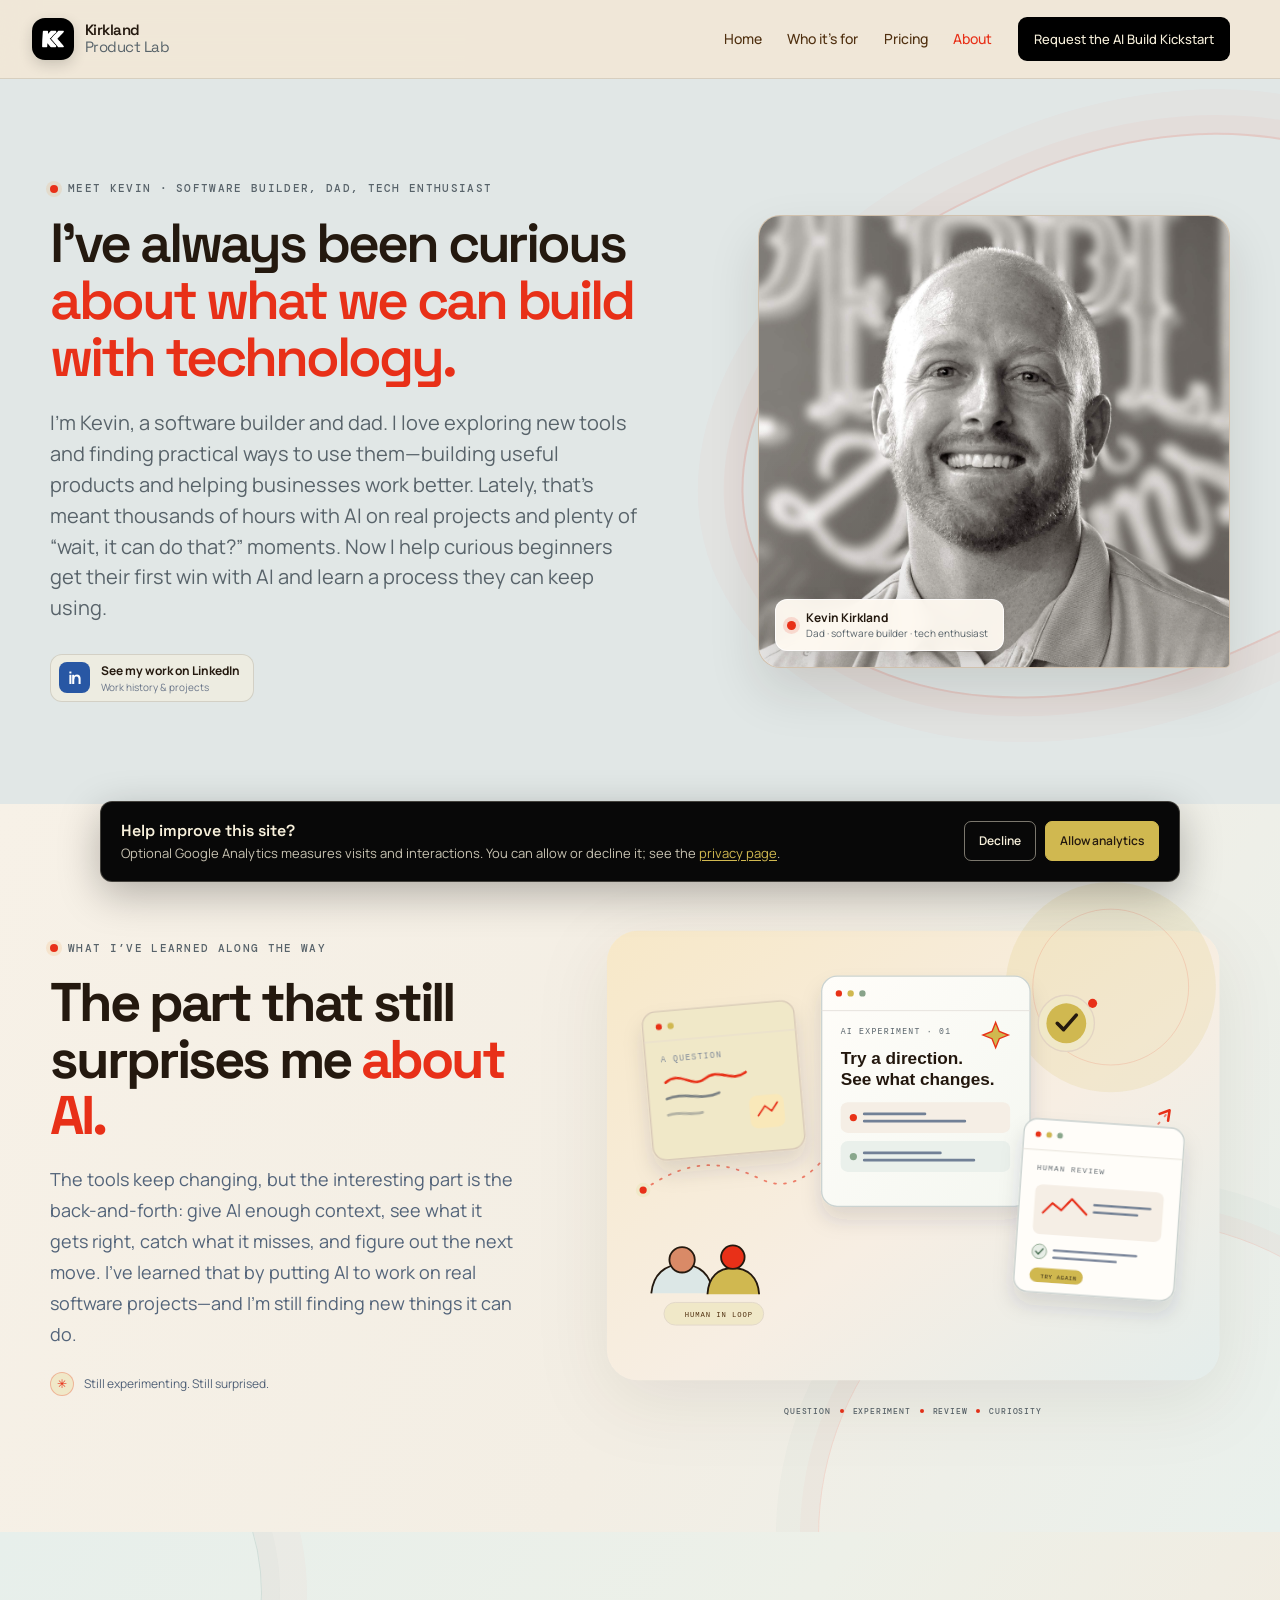
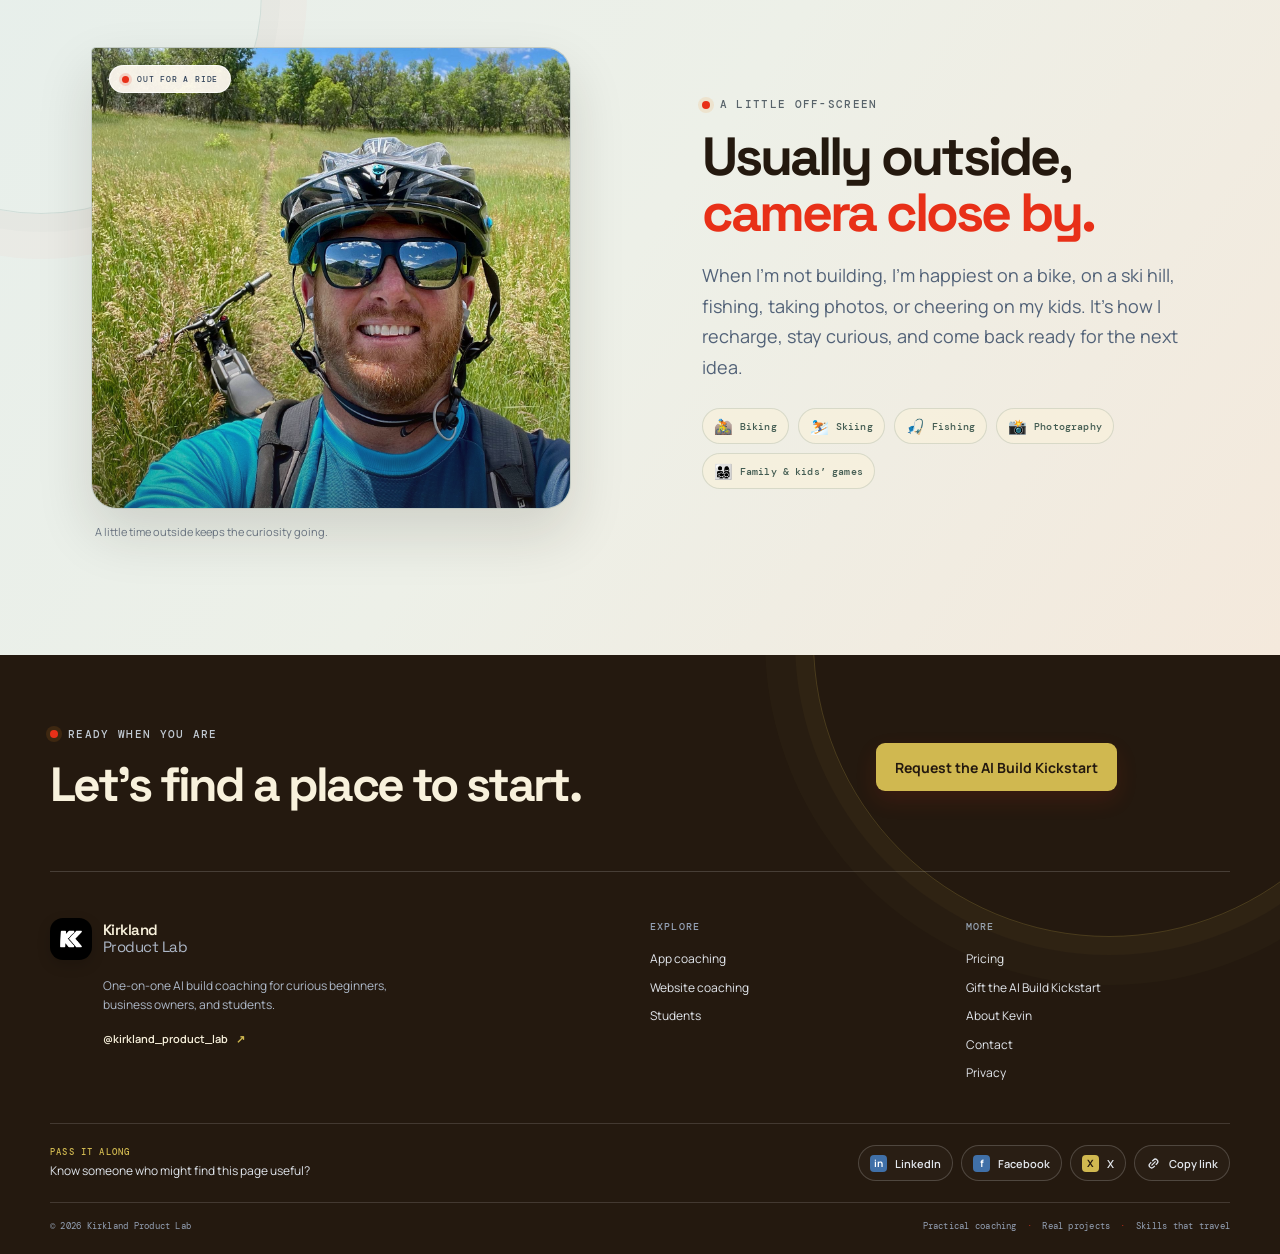
==== about.html @ bcd20ae2 "Refine gift page headline" ====
<!doctype html>
<html lang="en">
  <head>
    <meta charset="utf-8" />
    <meta name="viewport" content="width=device-width, initial-scale=1" />
    <meta name="description" content="Meet Kevin Kirkland, software builder and AI coach. Learn how his hands-on approach helps beginners go from curiosity to a first build—and keep building on their own." />
    <title>Meet Kevin Kirkland | Kirkland Product Lab</title>
    <link rel="canonical" href="https://maverick1o.github.io/KPL/about.html" />
    <meta name="theme-color" content="#f0e8d8" />
    <meta property="og:type" content="website" />
    <meta property="og:locale" content="en_US" />
    <meta property="og:site_name" content="Kirkland Product Lab" />
    <meta property="og:title" content="Meet Kevin Kirkland | Kirkland Product Lab" />
    <meta property="og:description" content="Meet Kevin Kirkland, software builder and AI coach. Learn how his hands-on approach helps beginners go from curiosity to a first build—and keep building on their own." />
    <meta property="og:url" content="https://maverick1o.github.io/KPL/about.html" />
    <meta property="og:image" content="https://maverick1o.github.io/KPL/assets/home-build-with-ai-illustration.png" />
    <meta property="og:image:alt" content="A coach and client collaborate on a digital project." />
    <meta name="twitter:card" content="summary_large_image" />
    <meta name="twitter:title" content="Meet Kevin Kirkland | Kirkland Product Lab" />
    <meta name="twitter:description" content="Meet Kevin Kirkland, software builder and AI coach. Learn how his hands-on approach helps beginners go from curiosity to a first build—and keep building on their own." />
    <meta name="twitter:image" content="https://maverick1o.github.io/KPL/assets/home-build-with-ai-illustration.png" />
    <script type="application/ld+json">
{
  "@context": "https://schema.org",
  "@graph": [
    {
      "@type": "Organization",
      "@id": "https://maverick1o.github.io/KPL/#organization",
      "name": "Kirkland Product Lab",
      "url": "https://maverick1o.github.io/KPL/",
      "logo": {
        "@type": "ImageObject",
        "url": "https://maverick1o.github.io/KPL/assets/kpl-icon.png"
      },
      "founder": {
        "@id": "https://maverick1o.github.io/KPL/#kevin-kirkland"
      },
      "sameAs": [
        "https://www.instagram.com/kirkland_product_lab/"
      ]
    },
    {
      "@type": "Person",
      "@id": "https://maverick1o.github.io/KPL/#kevin-kirkland",
      "name": "Kevin Kirkland",
      "jobTitle": "Software consultant and AI coach",
      "sameAs": [
        "https://www.instagram.com/kevin_kirkland/",
        "https://www.linkedin.com/in/kevinkirkland11/"
      ],
      "worksFor": {
        "@id": "https://maverick1o.github.io/KPL/#organization"
      }
    },
    {
      "@type": "WebSite",
      "@id": "https://maverick1o.github.io/KPL/#website",
      "url": "https://maverick1o.github.io/KPL/",
      "name": "Kirkland Product Lab",
      "publisher": {
        "@id": "https://maverick1o.github.io/KPL/#organization"
      },
      "inLanguage": "en-US"
    },
    {
      "@type": "AboutPage",
      "@id": "https://maverick1o.github.io/KPL/about.html#webpage",
      "url": "https://maverick1o.github.io/KPL/about.html",
      "name": "Meet Kevin Kirkland | Kirkland Product Lab",
      "description": "Meet Kevin Kirkland, software builder and AI coach. Learn how his hands-on approach helps beginners go from curiosity to a first build—and keep building on their own.",
      "isPartOf": {
        "@id": "https://maverick1o.github.io/KPL/#website"
      },
      "publisher": {
        "@id": "https://maverick1o.github.io/KPL/#organization"
      },
      "inLanguage": "en-US",
      "about": {
        "@id": "https://maverick1o.github.io/KPL/#kevin-kirkland"
      }
    }
  ]
}
    </script>
    <link rel="icon" href="assets/kpl-icon.png" />
    <link rel="stylesheet" href="styles.css?v=kpl-gift-headline-20261112" />
    <script type="module" src="site.js?v=kpl-gift-form-20261112"></script>
  </head>
  <body data-page="about"><div id="site">
    <a class="skip-link" href="#main">Skip to content</a>
    <header class="site-header">
      <div class="shell nav-shell">
        <a class="brand" href="./" aria-label="Kirkland Product Lab home">
          <span class="brand-mark"><img src="assets/kpl-icon.png" alt="" /></span>
          <span class="brand-name">Kirkland <b>Product Lab</b></span>
        </a>
        <button class="menu-toggle" type="button" aria-expanded="false" aria-controls="primary-nav">
          <span></span><span></span><span class="sr-only">Toggle navigation</span>
        </button>
        <nav class="primary-nav" id="primary-nav" aria-label="Main navigation">

    <a href="./" >Home</a>

    <a href="./#offers" >Who it’s for</a>

    <a href="pricing.html" >Pricing</a>

    <a href="about.html" aria-current="page">About</a>

          <a class="nav-cta" href="booking.html#booking-widget">Request the AI Build Kickstart</a>
        </nav>
      </div>
    </header>

    <main id="main">
      <section class="about-hero"><div class="shell about-grid"><div class="about-intro"><p class="eyebrow"><span class="eyebrow-dot"></span> MEET KEVIN · SOFTWARE BUILDER, DAD, TECH ENTHUSIAST</p><h1>I’ve always been curious<br /><span>about what we can build with technology.</span></h1><p class="hero-lede">I’m Kevin, a software builder and dad. I love exploring new tools and finding practical ways to use them—building useful products and helping businesses work better. Lately, that’s meant thousands of hours with AI on real projects and plenty of “wait, it can do that?” moments. Now I help curious beginners get their first win with AI and learn a process they can keep using.</p><div class="about-hero-actions"><a class="linkedin-profile-link" href="https://www.linkedin.com/in/kevinkirkland11/" target="_blank" rel="noopener noreferrer"><span class="linkedin-mark" aria-hidden="true">in</span><span><b>See my work on LinkedIn</b><small>Work history &amp; projects</small></span></a></div></div><aside class="about-profile" aria-label="Portrait of Kevin Kirkland"><figure class="about-portrait"><img src="assets/kevin-kirkland-02.jpg" width="2750" height="2133" fetchpriority="high" decoding="async" alt="Kevin smiling in a black-and-white portrait." /><figcaption><span class="about-portrait-dot" aria-hidden="true"></span><span><b>Kevin Kirkland</b><small>Dad · software builder · tech enthusiast</small></span></figcaption></figure></aside></div></section>
      <section class="about-method-section">
        <div class="shell about-method-grid">
          <div class="about-method-copy">
            <p class="eyebrow"><span class="eyebrow-dot" aria-hidden="true"></span> WHAT I’VE LEARNED ALONG THE WAY</p>
            <h2>The part that still surprises me <span>about AI.</span></h2>
            <p class="section-lede">The tools keep changing, but the interesting part is the back-and-forth: give AI enough context, see what it gets right, catch what it misses, and figure out the next move. I’ve learned that by putting AI to work on real software projects—and I’m still finding new things it can do.</p>
            <p class="about-method-note"><span aria-hidden="true">✳</span> Still experimenting. Still surprised.</p>
          </div>
          <figure class="about-method-art">
            <svg viewBox="0 0 700 520" role="img" aria-labelledby="about-workflow-title about-workflow-desc">
              <title id="about-workflow-title">How Kevin experiments with AI on real projects</title>
              <desc id="about-workflow-desc">A question takes shape with context, an AI experiment produces a result, and a person reviews it before deciding what to try next.</desc>
              <defs>
                <linearGradient id="workflow-wash" x1="0" y1="0" x2="1" y2="1"><stop stop-color="#f7e8c8"/><stop offset=".56" stop-color="#f7eee3"/><stop offset="1" stop-color="#e4edeb"/></linearGradient>
                <linearGradient id="workflow-screen" x1="0" y1="0" x2="1" y2="1"><stop stop-color="#fffdf9"/><stop offset="1" stop-color="#f4f7f1"/></linearGradient>
                <filter id="workflow-shadow" x="-25%" y="-25%" width="150%" height="160%"><feDropShadow dx="0" dy="14" stdDeviation="11" flood-color="#26364b" flood-opacity=".13"/></filter>
                <marker id="workflow-arrow" markerWidth="8" markerHeight="8" refX="6" refY="4" orient="auto"><path d="M1 1l5 3-5 3" fill="none" stroke="#e83018" stroke-width="1.4" stroke-linecap="round" stroke-linejoin="round"/></marker>
              </defs>
              <rect x="12" y="12" width="676" height="496" rx="34" fill="url(#workflow-wash)"/>
              <circle cx="568" cy="74" r="116" fill="#d0b850" opacity=".14"/>
              <circle cx="568" cy="74" r="86" fill="none" stroke="#e83018" stroke-opacity=".15"/>
              <path d="M52 298c54-37 88-32 130-12s78-20 107-89 82-92 126-41 37 107 95 118 81-13 123-64" fill="none" stroke="#e83018" stroke-opacity=".58" stroke-width="2" stroke-dasharray="2 9" stroke-linecap="round" marker-end="url(#workflow-arrow)"/>
              <circle cx="52" cy="298" r="6" fill="#e83018" stroke="#f0e8c8" stroke-width="4"/>
              <g filter="url(#workflow-shadow)" transform="rotate(-5 141 180)">
                <rect x="57" y="95" width="168" height="164" rx="15" fill="#f0e8c8" stroke="#d8c9b7" stroke-width="1.5"/>
                <path d="M57 128h168" stroke="#e7dbce"/>
                <circle cx="75" cy="112" r="3.5" fill="#e83018"/><circle cx="88" cy="112" r="3.5" fill="#d0b850"/>
                <text x="74" y="151" fill="#738096" font-family="monospace" font-size="9" letter-spacing="1.4">A QUESTION</text>
                <path d="M77 174c18-13 28 10 44-1s28 8 45-3" fill="none" stroke="#e83018" stroke-width="3" stroke-linecap="round"/>
                <path d="M77 192c20-7 37 6 58-2" fill="none" stroke="#253550" stroke-opacity=".56" stroke-width="3" stroke-linecap="round"/>
                <path d="M77 210c14-4 23 3 38 0" fill="none" stroke="#253550" stroke-opacity=".3" stroke-width="3" stroke-linecap="round"/>
                <rect x="167" y="197" width="38" height="36" rx="8" fill="#f9e8b9"/>
                <path d="M176 219l8-10 7 6 7-9" fill="none" stroke="#e83018" stroke-width="2" stroke-linecap="round" stroke-linejoin="round"/>
              </g>
              <g filter="url(#workflow-shadow)">
                <rect x="249" y="62" width="230" height="254" rx="17" fill="url(#workflow-screen)" stroke="#cbd3d1" stroke-width="1.5"/>
                <path d="M249 100h230" stroke="#e5e2dc"/>
                <circle cx="268" cy="81" r="3.5" fill="#e83018"/><circle cx="281" cy="81" r="3.5" fill="#d0b850"/><circle cx="294" cy="81" r="3.5" fill="#88a38a"/>
                <text x="270" y="126" fill="#58636a" font-family="monospace" font-size="9" letter-spacing="1.4">AI EXPERIMENT · 01</text>
                <text x="270" y="159" fill="#24190f" font-family="Arial,sans-serif" font-size="19" font-weight="700">Try a direction.</text>
                <text x="270" y="182" fill="#24190f" font-family="Arial,sans-serif" font-size="19" font-weight="700">See what changes.</text>
                <rect x="270" y="201" width="187" height="34" rx="8" fill="#f5eee5"/>
                <circle cx="284" cy="218" r="4" fill="#e83018"/><path d="M296 214h67M296 222h111" stroke="#718096" stroke-width="3" stroke-linecap="round"/>
                <rect x="270" y="244" width="187" height="34" rx="8" fill="#eaf0eb"/>
                <circle cx="284" cy="261" r="4" fill="#89a78c"/><path d="M296 257h84M296 265h121" stroke="#718096" stroke-width="3" stroke-linecap="round"/>
                <path d="M441 113l4 10 10 4-10 4-4 10-4-10-10-4 10-4z" fill="#d0b850" stroke="#e83018" stroke-width="1.5"/>
              </g>
              <g filter="url(#workflow-shadow)" transform="rotate(4 553 313)">
                <rect x="467" y="224" width="177" height="191" rx="15" fill="#fffdf9" stroke="#c9d1cf" stroke-width="1.5"/>
                <path d="M467 258h177" stroke="#e6e1d9"/>
                <circle cx="483" cy="241" r="3.2" fill="#e83018"/><circle cx="495" cy="241" r="3.2" fill="#d0b850"/><circle cx="507" cy="241" r="3.2" fill="#89a78c"/>
                <text x="484" y="280" fill="#58636a" font-family="monospace" font-size="8.5" letter-spacing="1.2">HUMAN REVIEW</text>
                <rect x="484" y="296" width="142" height="55" rx="8" fill="#f5eee5"/>
                <path d="M494 327l10-11 10 7 11-13 17 16" fill="none" stroke="#e83018" stroke-width="2.5" stroke-linecap="round" stroke-linejoin="round"/>
                <path d="M550 315h62M550 323h48" stroke="#697990" stroke-width="2.5" stroke-linecap="round"/>
                <circle cx="493" cy="370" r="8" fill="#e7eee6" stroke="#8da78d"/>
                <path d="M489 370l3 3 5-6" fill="none" stroke="#477052" stroke-width="1.7" stroke-linecap="round" stroke-linejoin="round"/>
                <path d="M509 368h91M509 376h69" stroke="#738096" stroke-width="2.5" stroke-linecap="round"/>
                <rect x="484" y="388" width="59" height="16" rx="8" fill="#d0b850"/>
                <text x="496" y="399" fill="#24190f" font-family="monospace" font-size="6.5" letter-spacing=".6">TRY AGAIN</text>
              </g>
              <g transform="translate(61 360)">
                <path d="M0 52c2-21 15-32 34-32s32 11 34 32" fill="#dce7e6" stroke="#24190f" stroke-width="2"/>
                <circle cx="34" cy="15" r="14" fill="#d98a67" stroke="#24190f" stroke-width="2"/>
                <path d="M62 53c1-19 12-29 28-29s28 10 29 29" fill="#d0b850" stroke="#24190f" stroke-width="2"/>
                <circle cx="90" cy="12" r="13" fill="#e83018" stroke="#24190f" stroke-width="2"/>
                <rect x="14" y="62" width="110" height="25" rx="12.5" fill="#f0e8c8" stroke="#e2d7c9"/>
                <text x="37" y="78" fill="#503010" font-family="monospace" font-size="8" letter-spacing="1">HUMAN IN LOOP</text>
              </g>
              <g transform="translate(478 76)">
                <circle cx="41" cy="38" r="31" fill="#f0e8c8" stroke="#e3d4c3" stroke-width="1.5"/>
                <circle cx="41" cy="38" r="22" fill="#d0b850"/>
                <path d="M31 38l7 7 14-16" fill="none" stroke="#24190f" stroke-width="4" stroke-linecap="round" stroke-linejoin="round"/>
                <circle cx="70" cy="16" r="5" fill="#e83018"/>
              </g>
            </svg>
            <figcaption><span>QUESTION</span><i aria-hidden="true"></i><span>EXPERIMENT</span><i aria-hidden="true"></i><span>REVIEW</span><i aria-hidden="true"></i><span>CURIOSITY</span></figcaption>
          </figure>
        </div>
      </section>
      <section class="about-outside-section">
        <div class="shell about-outside-grid">
          <figure class="about-outside-photo">
            <div class="about-outside-photo-frame"><img src="assets/kevin-bike-ride.jpg" width="1440" height="1800" loading="lazy" decoding="async" alt="Kevin smiling on a mountain bike ride through a sunny meadow." /><span class="about-photo-tag"><i aria-hidden="true"></i> OUT FOR A RIDE</span></div>
            <figcaption>A little time outside keeps the curiosity going.</figcaption>
          </figure>
          <div class="about-outside-copy">
            <p class="eyebrow"><span class="eyebrow-dot" aria-hidden="true"></span> A LITTLE OFF-SCREEN</p>
            <h2>Usually outside, <span>camera close by.</span></h2>
            <p>When I’m not building, I’m happiest on a bike, on a ski hill, fishing, taking photos, or cheering on my kids. It’s how I recharge, stay curious, and come back ready for the next idea.</p>
            <div class="about-interest-list" aria-label="A few things Kevin enjoys">
              <span><i aria-hidden="true">🚵</i> Biking</span>
              <span><i aria-hidden="true">⛷️</i> Skiing</span>
              <span><i aria-hidden="true">🎣</i> Fishing</span>
              <span><i aria-hidden="true">📸</i> Photography</span>
              <span><i aria-hidden="true">👨‍👩‍👧‍👦</i> Family &amp; kids’ games</span>
            </div>
          </div>
        </div>
      </section>
    </main>

    <footer class="site-footer" id="site-footer">
      <div class="shell footer-invite">
        <div class="footer-invite-copy">
          <p class="eyebrow"><span class="eyebrow-dot" aria-hidden="true"></span> READY WHEN YOU ARE</p>
          <h2>Let’s find a place to start.</h2>
        </div>
        <div class="footer-invite-action">
          <a class="button button-lime" href="booking.html#booking-widget">Request the AI Build Kickstart</a>
        </div>
      </div>
      <div class="shell footer-main">
        <div class="footer-brand-block">
          <a class="brand brand-inverse" href="./" aria-label="Kirkland Product Lab home">
            <span class="brand-mark"><img src="assets/kpl-icon.png" alt="" /></span>
            <span class="brand-name">Kirkland <b>Product Lab</b></span>
          </a>
          <p>One-on-one AI build coaching for curious beginners, business owners, and students.</p>
          <a class="footer-handle" href="https://www.instagram.com/kirkland_product_lab/" target="_blank" rel="noopener noreferrer">@kirkland_product_lab <span aria-hidden="true">↗</span></a>
        </div>
        <nav class="footer-links" aria-label="Footer navigation">
          <div><h3>Explore</h3><a href="app-building.html">App coaching</a><a href="website-building.html">Website coaching</a><a href="student-coaching.html">Students</a></div>
          <div><h3>More</h3><a href="pricing.html">Pricing</a><a href="gift.html">Gift the AI Build Kickstart</a><a href="about.html">About Kevin</a><a href="contact.html">Contact</a><a href="privacy.html">Privacy</a></div>
        </nav>
      </div>
      <div class="shell footer-share">
        <div class="footer-share-copy">
          <p class="footer-share-label">PASS IT ALONG</p>
          <p>Know someone who might find this page useful?</p>
        </div>
        <div class="footer-share-main">
          <div class="footer-share-actions" role="group" aria-label="Share this page">
            <a class="share-action" data-share-platform="linkedin" href="https://www.linkedin.com/sharing/share-offsite/?url=https%3A%2F%2Fmaverick1o.github.io%2FKPL%2Fabout.html" target="_blank" rel="noopener noreferrer" aria-label="Share this page on LinkedIn"><span class="share-mark share-mark-linkedin" aria-hidden="true">in</span><span>LinkedIn</span></a>
            <a class="share-action" data-share-platform="facebook" href="https://www.facebook.com/sharer/sharer.php?u=https%3A%2F%2Fmaverick1o.github.io%2FKPL%2Fabout.html" target="_blank" rel="noopener noreferrer" aria-label="Share this page on Facebook"><span class="share-mark share-mark-facebook" aria-hidden="true">f</span><span>Facebook</span></a>
            <a class="share-action" data-share-platform="x" href="https://twitter.com/intent/tweet?text=One-on-one%20AI%20build%20coaching%20for%20curious%20beginners%20with%20Kevin%20Kirkland.&url=https%3A%2F%2Fmaverick1o.github.io%2FKPL%2Fabout.html" target="_blank" rel="noopener noreferrer" aria-label="Share this page on X"><span class="share-mark share-mark-x" aria-hidden="true">X</span><span>X</span></a>
            <button class="share-action" type="button" data-copy-page-link><svg viewBox="0 0 24 24" aria-hidden="true"><path d="M8.7 15.3a1 1 0 0 1 0-1.4l5.2-5.2a1 1 0 1 1 1.4 1.4l-5.2 5.2a1 1 0 0 1-1.4 0ZM7 17a3 3 0 0 1 0-4.2l2.1-2.1-1.4-1.4-2.1 2.1a5 5 0 0 0 7.1 7.1l2.1-2.1-1.4-1.4L11.2 17A3 3 0 0 1 7 17Zm10-10a3 3 0 0 1 0 4.2l-2.1 2.1 1.4 1.4 2.1-2.1a5 5 0 0 0-7.1-7.1L9.2 7.6l1.4 1.4L12.8 7A3 3 0 0 1 17 7Z"/></svg><span>Copy link</span></button>
            <button class="share-action share-native-action" type="button" data-native-share hidden><svg viewBox="0 0 24 24" aria-hidden="true"><path d="M18 16.1a3 3 0 0 0-2.4 1.2l-6.9-4a3.1 3.1 0 0 0 0-2.6l6.9-4A3 3 0 1 0 14.7 5c0 .2 0 .4.1.6l-6.9 4a3 3 0 1 0 0 4.8l6.9 4a3 3 0 1 0 3.2-2.3Z"/></svg><span>Share</span></button>
          </div>
          <span class="footer-share-feedback" data-share-feedback role="status" aria-live="polite"></span>
        </div>
      </div>
      <div class="shell footer-bottom"><span>© <span data-year>2026</span> Kirkland Product Lab</span><span>Practical coaching <i>·</i> Real projects <i>·</i> Skills that travel</span></div>
    </footer>
</div>
</body>
</html>
---- styles.css ----
@import url('https://fonts.googleapis.com/css2?family=DM+Mono:wght@400;500&family=Manrope:wght@400;500;600;700&family=Space+Grotesk:wght@400;500;600;700&display=swap');

/* Artwork-derived palette shared across every page. */
:root {
  --ink: #24190f;
  --paper: #f0e8d8;
  --paper-deep: #e1e7e6;
  --white: #f8f1dc;
  --muted: #58636a;
  --line: #c0b8a0;
  --lime: #d0b850;
  --lime-dark: #e83018;
  --blue: #4070a8;
  --rust: #e83018;
  --orange: #e83018;
  --olive: #586028;
  --slate: #98a8b0;
  --shadow: 0 24px 56px rgba(36, 25, 15, .11);
}

/* Base structure and shared layout primitives. */
* { box-sizing: border-box; }
html { scroll-behavior: smooth; }
body {
  margin: 0;
  color: var(--ink);
  background: var(--paper);
  background-image: radial-gradient(ellipse at 75% 9%, rgba(232,48,24,.035), transparent 34rem);
  font: 16px/1.55 'Manrope', sans-serif;
  -webkit-font-smoothing: antialiased;
}
img { max-width: 100%; display: block; }
a { color: inherit; text-decoration: none; }
button, input, select, textarea { font: inherit; }
.shell { width: min(1180px, calc(100% - 48px)); margin-inline: auto; }
.sr-only { position: absolute; width: 1px; height: 1px; padding: 0; margin: -1px; overflow: hidden; clip: rect(0,0,0,0); white-space: nowrap; border: 0; }
.skip-link { position: absolute; left: 16px; top: -60px; z-index: 100; padding: 12px 16px; color: var(--ink); background: var(--lime); border-radius: 8px; }
.skip-link:focus { top: 12px; }

.site-header { position: sticky; top: 0; z-index: 20; background: rgba(240,232,216,.96); backdrop-filter: blur(18px); border-bottom: 1px solid rgba(36,25,15,.12); }
.nav-shell { display: flex; align-items: center; justify-content: space-between; min-height: 78px; gap: 28px; }
.brand { display: inline-flex; align-items: center; gap: 11px; flex-shrink: 0; }
.brand-mark { width: 42px; height: 42px; padding: 7px; display: grid; place-items: center; background: #000; border-radius: 13px; box-shadow: 0 5px 14px rgba(0,0,0,.16); }
.brand-mark img { width: 100%; height: 100%; object-fit: contain; }
.brand-name { font: 600 15px/1.12 'Space Grotesk', sans-serif; letter-spacing: -.035em; }
.brand-name b { display: block; font-weight: 400; color: #58636a; }
.primary-nav { display: flex; align-items: center; gap: clamp(14px, 2vw, 26px); color: #503010; font-family: 'Manrope', sans-serif; font-size: 14px; font-weight: 500; }
.primary-nav > a:not(.nav-cta) { color: #503010; transition: color .2s; }
.primary-nav > a:not(.nav-cta):hover, .primary-nav > a[aria-current="page"] { color: var(--rust); }
.nav-cta { display: inline-flex; align-items: center; padding: 12px 16px; color: var(--white); background: #000; border-radius: 9px; font-size: 13px; font-weight: 500; transition: background .2s, transform .2s; }
.nav-cta:hover { background: #24190f; transform: translateY(-1px); }
.menu-toggle { display: none; border-color: #c0b8a0; background: rgba(248,241,220,.82); }
.menu-toggle > span:not(.sr-only) { background: var(--ink); }

.about-hero { position: relative; overflow: hidden; }
.about-hero::before { content: ''; position: absolute; }
.eyebrow { display: flex; align-items: center; gap: 10px; margin: 0 0 19px; font: 500 11px/1.3 'DM Mono', monospace; letter-spacing: .12em; text-transform: uppercase; }
.eyebrow-dot { display: inline-block; width: 8px; height: 8px; border-radius: 50%; }
h1, h2, h3, p { margin-top: 0; }
h1, h2, h3 { font-family: 'Space Grotesk', sans-serif; letter-spacing: -.055em; }
h1 { font-size: clamp(48px, 6.2vw, 78px); line-height: .99; margin: 0 0 25px; font-weight: 600; }
.hero-lede { max-width: 640px; font-size: clamp(18px, 2vw, 21px); line-height: 1.54; margin: 0; }
.hero-actions { display: flex; flex-wrap: wrap; align-items: center; gap: 24px; margin-top: 34px; }
.button { display: inline-flex; align-items: center; justify-content: center; gap: 15px; min-height: 50px; padding: 0 19px; border: 0; border-radius: 9px; font-size: 14px; font-weight: 700; cursor: pointer; transition: transform .2s, background .2s, box-shadow .2s; }
.button:hover { transform: translateY(-2px); box-shadow: 0 10px 24px rgba(0,0,0,.14); }
.text-link { display: inline-flex; gap: 11px; align-items: center; font-size: 14px; font-weight: 700; }
.text-link:hover { color: var(--blue); }
.proof-strip { display: flex; align-items: center; flex-wrap: wrap; gap: 12px; margin-top: 46px; font: 400 10px 'DM Mono', monospace; letter-spacing: .02em; }
.proof-strip i { width: 4px; height: 4px; border-radius: 50%; }

.section { padding-block: 105px; }
.intro-grid { display: grid; }
.intro-grid h2, .section-heading h2, .how-intro h2, .two-col-section h2, .student-split h2 { font-size: clamp(34px, 4.4vw, 54px); line-height: 1.04; margin: 0 0 23px; }
.intro-grid h2 span { color: var(--blue); }
.section-lede { font-size: 19px; line-height: 1.65; max-width: 820px; }
.intro-grid .section-lede { max-width: 840px; }
.offers-section { background: #e1e7e6; }
.section-heading { display: flex; align-items: end; justify-content: space-between; gap: 40px; margin-bottom: 36px; }
.section-heading h2 { margin-bottom: 0; }
.section-heading > p { max-width: 385px; margin: 0 0 4px; }
.offer-grid { display: grid; grid-template-columns: repeat(3, 1fr); gap: 16px; }
.offer-card { display: flex; flex-direction: column; padding: 25px 25px 23px; border: 1px solid #d6ddd3; transition: transform .25s, box-shadow .25s; }
.offer-card:hover { transform: translateY(-5px); box-shadow: var(--shadow); }
.card-topline { display: flex; align-items: center; justify-content: space-between; margin-bottom: 35px; }
.card-index { font: 500 11px 'DM Mono', monospace; opacity: .65; }
.card-icon { display: grid; place-items: center; width: 38px; height: 38px; border: 1px solid currentColor; font: 600 13px 'DM Mono', monospace; }
.card-label { margin: 0 0 10px; font: 500 10px 'DM Mono', monospace; letter-spacing: .1em; opacity: .65; }
.offer-card h3 { font-size: 25px; line-height: 1.12; margin: 0 0 13px; }
.offer-card > p:not(.card-label) { margin-bottom: 25px; color: #465047; font-size: 14px; }
.card-link { display: inline-flex; align-items: center; gap: 9px; margin-top: auto; font-size: 13px; font-weight: 700; }

.how-grid { display: grid; grid-template-columns: .95fr 1.05fr; gap: 90px; align-items: start; }
.how-intro > p:not(.eyebrow) { max-width: 450px; color: var(--muted); }
.how-intro h2 span { color: var(--blue); }
.how-intro .text-link { margin-top: 18px; }
.steps-list { border-top: 1px solid var(--line); }
.step { display: grid; grid-template-columns: 56px 1fr; gap: 19px; padding: 24px 0; border-bottom: 1px solid var(--line); }
.step > span { font: 500 11px 'DM Mono', monospace; padding-top: 5px; }
.step h3 { margin: 0 0 5px; font-size: 20px; }
.step p { margin: 0; max-width: 520px; color: var(--muted); font-size: 14px; }
.cta-section { padding: 0 0 105px; }
.cta-card { display: flex; align-items: center; justify-content: space-between; gap: 32px; padding: 50px 58px; border-radius: 19px; }
.cta-card h2 { font-size: clamp(31px, 4vw, 43px); line-height: 1.05; margin: 0 0 13px; }
.cta-card p:not(.eyebrow) { margin: 0; }
.cta-card .eyebrow { margin-bottom: 15px; }
.cta-card .button { flex-shrink: 0; }

.detail-hero, .page-hero { background: #e1e7e6; overflow: hidden; }
.detail-grid { display: grid; grid-template-columns: 1.04fr .96fr; align-items: center; gap: 66px; padding-block: 72px; min-height: 600px; }
.detail-copy h1 { color: var(--ink); font-size: clamp(46px, 5.4vw, 68px); }
.detail-copy h1 span { color: var(--blue); }
.detail-copy .hero-lede { color: #4d574e; }
.detail-copy .hero-actions { margin-top: 28px; }
.detail-copy .fine-print { margin: 19px 0 0; font-size: 12px; }
.comic-frame { width: min(100%, 410px); justify-self: end; margin: 0; padding: 10px; background: #fff; border: 1px solid #dbe0d8; }
.comic-frame img { border-radius: 8px; max-height: 478px; width: 100%; object-fit: cover; object-position: top; }
.comic-frame figcaption { padding: 11px 7px 3px; font: 500 10px 'DM Mono', monospace; letter-spacing: .02em; }
.two-col-section { display: grid; grid-template-columns: .86fr 1.14fr; gap: 95px; }
.two-col-section > div:last-child > p:not(.section-lede) { color: var(--muted); }
.soft-section { background: #e1e7e6; }
.feature-grid { display: grid; grid-template-columns: repeat(3,1fr); gap: 15px; margin-top: 36px; }
.feature-grid article { padding: 25px 24px 26px; min-height: 206px; border: 1px solid #d5ddd3; border-radius: 14px; }
.feature-grid article > span { font: 500 11px 'DM Mono', monospace; color: var(--blue); }
.feature-grid h3 { margin: 29px 0 8px; font-size: 21px; }
.feature-grid p { margin: 0; color: var(--muted); font-size: 14px; }

.browser-illustration { width: min(100%, 520px); justify-self: end; padding: 12px; border: 1px solid #d9ded7; }
.browser-top { display: flex; align-items: center; height: 36px; gap: 5px; padding: 0 8px; border-bottom: 1px solid #e8ece6; }
.browser-top > span { width: 7px; height: 7px; background: #d8ded5; border-radius: 50%; }
.browser-top i { flex: 1; max-width: 220px; margin-left: 15px; padding: 5px 11px; border-radius: 5px; text-align: center; font: 400 9px 'DM Mono',monospace; font-style: normal; }
.browser-body { display: grid; grid-template-columns: 66px 1fr; min-height: 276px; border: 1px solid #e9ede7; }
.browser-sidebar { display: flex; flex-direction: column; gap: 13px; padding: 18px 12px; border-right: 1px solid #e4e9e1; }
.browser-sidebar b { height: 6px; border-radius: 10px; }.browser-sidebar b:first-child { width: 30px; }
.browser-preview { padding: 20px; }
.preview-nav { width: 100%; height: 8px; margin-bottom: 23px; }
.preview-hero { padding: 19px; min-height: 124px; display: flex; flex-direction: column; align-items: flex-start; justify-content: center; }
.preview-hero small { font: 500 8px 'DM Mono',monospace; letter-spacing: .1em; }
.preview-hero b { max-width: 210px; margin-top: 7px; font: 600 19px/1.08 'Space Grotesk',sans-serif; letter-spacing: -.05em; }
.preview-hero span { width: 61px; height: 8px; margin-top: 12px; border-radius: 6px; }
.preview-cards { display: grid; grid-template-columns: repeat(3,1fr); gap: 8px; margin-top: 12px; }.preview-cards i { height: 34px; border: 1px solid #e4e9e1; border-radius: 3px; }
.browser-caption { padding: 13px 6px 2px; display: flex; align-items: center; gap: 8px; font: 400 9px 'DM Mono',monospace; }
.caption-dot { width: 7px; height: 7px; border-radius: 50%; }
.student-visual { position: relative; width: min(100%, 480px); min-height: 370px; justify-self: end; padding: 20px; border: 1px solid #d7ded4; }
.student-visual-top { display: flex; justify-content: space-between; align-items: center; font: 500 9px 'DM Mono',monospace; letter-spacing: .1em; }
.student-status { display: flex; align-items: center; gap: 7px; letter-spacing: .04em; }.student-status i { width: 6px; height: 6px; border-radius: 50%; }
.idea-card { position: absolute; left: 33px; top: 76px; width: 195px; padding: 20px; border-radius: 12px; border: 1px solid #dee4db; background: white; transform: rotate(-4deg); }
.idea-label { display: block; font: 500 9px 'DM Mono',monospace; letter-spacing: .08em; margin-bottom: 15px; }.idea-card b { font: 600 20px 'Space Grotesk',sans-serif; letter-spacing: -.05em; }
.idea-lines { display: flex; flex-direction: column; gap: 6px; margin-top: 15px; }.idea-lines i { height: 5px; width: 90%; border-radius: 4px; }.idea-lines i:nth-child(2) { width: 70%; }.idea-lines i:nth-child(3) { width: 82%; }
.arrow-stem { position: absolute; left: 236px; top: 139px; width: 55px; height: 2px; transform: rotate(28deg); }.arrow-stem span { position: absolute; width: 4px; height: 4px; border-radius: 50%; top: -1px; }.arrow-stem span:nth-child(1) { left: 10px; }.arrow-stem span:nth-child(2) { left: 24px; }.arrow-stem span:nth-child(3) { left: 38px; }
.code-card { position: absolute; right: 22px; bottom: 57px; width: 213px; height: 178px; border-radius: 11px; overflow: hidden; border: 1px solid #303830; transform: rotate(3deg); }
.code-head { height: 30px; display: flex; align-items: center; gap: 4px; padding: 0 10px; font: 400 7px 'DM Mono',monospace; }.code-head i { width: 5px; height: 5px; border-radius: 50%; }.code-head span { margin-left: 8px; }
.code-lines { padding: 18px 16px; display: flex; flex-direction: column; gap: 10px; }.code-lines b { display: block; height: 5px; width: 76%; border-radius: 5px; }.code-lines b:nth-child(2) { width: 53%; margin-left: 13px; background: #799542; }.code-lines b:nth-child(3) { width: 66%; margin-left: 13px; }.code-lines b:nth-child(4) { width: 47%; margin-left: 26px; }.code-lines b:nth-child(5) { width: 71%; margin-left: 26px; }.code-lines b:nth-child(6) { width: 41%; background: #799542; }
.code-check { position: absolute; right: 15px; bottom: 14px; display: grid; place-items: center; width: 24px; height: 24px; border-radius: 50%; font-size: 13px; font-weight: 700; }
.student-visual-note { position: absolute; left: 22px; bottom: 20px; max-width: 180px; font: 400 9px/1.5 'DM Mono',monospace; }
.student-split { display: grid; grid-template-columns: 1.15fr .85fr; gap: 80px; align-items: center; }
.student-list { display: grid; gap: 14px; margin-top: 26px; }.student-list p { margin: 0; display: flex; gap: 13px; }.student-list span { font-weight: 700; }
.parent-note { padding: 28px; border-radius: 15px; color: white; }.parent-note-mark { display: inline-grid; place-items: center; width: 43px; height: 43px; margin-bottom: 30px; border-radius: 12px; font: 600 12px 'DM Mono',monospace; }.parent-note h3 { font-size: 25px; line-height: 1.12; margin: 0 0 13px; }.parent-note > p:not(.eyebrow) { font-size: 13px; }

.page-hero { padding-block: 87px; }
.page-hero-inner { max-width: 790px; }.page-hero h1 { font-size: clamp(50px, 7vw, 78px); color: var(--ink); }.page-hero h1 span { color: var(--blue); }.page-hero .hero-lede { color: #4d574e; margin-bottom: 28px; }
.pricing-grid { display: grid; grid-template-columns: repeat(3,1fr); gap: 14px; }
.pricing-card { display: flex; flex-direction: column; padding: 27px 25px 25px; border: 1px solid #dbe1d9; border-radius: 14px; min-height: 376px; }
.pricing-number { font: 500 9px 'DM Mono',monospace; letter-spacing: .1em; color: #59645a; }
.pricing-card h3 { font-size: 24px; margin: 22px 0 10px; }.pricing-card p { color: #59635b; font-size: 13px; min-height: 61px; }.pricing-card ul { display: grid; gap: 9px; padding: 17px 0 23px; margin: 0; list-style: none; border-top: 1px solid rgba(36,25,15,.12); }.pricing-card li { position: relative; padding-left: 19px; color: #444d45; font-size: 12px; }.pricing-card li::before { content: '✓'; position: absolute; left: 0; color: var(--blue); font-weight: 700; }.pricing-card a { display: inline-flex; gap: 8px; margin-top: auto; font-size: 12px; font-weight: 700; }.pricing-card a:hover { color: var(--blue); }
.pricing-note { display: flex; align-items: center; gap: 19px; margin-top: 19px; padding: 22px 25px; border-radius: 13px; }.pricing-note-icon { display: grid; place-items: center; flex: 0 0 38px; height: 38px; border-radius: 50%; font: 600 16px 'Space Grotesk',sans-serif; }.pricing-note div { flex: 1; }.pricing-note h3 { margin: 0 0 3px; font-size: 17px; }.pricing-note p { margin: 0; color: var(--muted); font-size: 12px; }.pricing-note .text-link { flex-shrink: 0; font-size: 12px; }.about-grid { display: grid; grid-template-columns: 1.2fr .8fr; gap: 70px; align-items: center; }.about-hero h1 { max-width: 770px; font-size: clamp(44px, 5.6vw, 70px); }.about-hero .hero-lede { max-width: 590px; }
.about-stat-card { display: grid; grid-template-columns: 1fr; gap: 0; padding: 12px 24px; border: 1px solid rgba(255,255,255,.14); border-radius: 15px; }.about-stat-card > div { display: flex; align-items: center; gap: 16px; padding: 18px 0; border-bottom: 1px solid rgba(255,255,255,.13); }.about-stat-card > div:last-child { border-bottom: 0; }.about-stat-card strong { flex: 0 0 122px; width: auto; font: 600 clamp(28px, 3vw, 36px) 'Space Grotesk',sans-serif; letter-spacing: -.07em; }.about-stat-card span { font-size: 12px; }
.story-label { display: flex; flex-direction: column; align-items: flex-start; }.story-line { width: 1px; height: 115px; margin-left: 5px; }
.about-link-row { display: flex; align-items: center; flex-wrap: wrap; gap: 18px 26px; margin-top: 24px; }.about-link-row .button { margin-top: 0; }.about-linkedin { display: inline-flex; align-items: center; gap: 8px; color: var(--ink); font-size: 13px; font-weight: 700; text-underline-offset: 4px; }.about-linkedin span { color: var(--rust); transition: transform .2s ease; }.about-linkedin:hover span { transform: translate(2px, -2px); }
.quote-band { padding-block: 70px; color: white; text-align: center; }.quote-mark { display: block; font: 600 70px/ .7 'Space Grotesk',sans-serif; }.quote-band blockquote { margin: 20px auto 12px; max-width: 850px; font: 500 clamp(28px, 4vw, 46px)/1.12 'Space Grotesk',sans-serif; letter-spacing: -.05em; }.quote-band p { margin: 0; color: rgba(255,255,255,.75); font-size: 13px; }

.contact-section { overflow: hidden; background: #e1e7e6; }.contact-grid { display: grid; grid-template-columns: .86fr 1.14fr; gap: 90px; align-items: start; }.contact-copy { padding-top: 21px; }.contact-copy h1 { color: var(--ink); font-size: clamp(50px, 6vw, 75px); }.contact-copy h1 span { color: var(--blue); }.contact-copy .hero-lede { max-width: 465px; color: #4f5a50; font-size: 17px; }.contact-reassurance { display: grid; grid-template-columns: 31px 1fr; gap: 12px; max-width: 440px; padding-block: 14px; border-top: 1px solid #d1dbcf; }.contact-reassurance > span { font: 500 10px 'DM Mono',monospace; padding-top: 4px; }.contact-reassurance p { margin: 0; font-size: 13px; }
.contact-instagram-link { margin: 23px 0 0; color: #4f5a50; font-size: 13px; }.contact-instagram-link a { color: var(--ink); font-weight: 700; text-underline-offset: 3px; }.contact-instagram-link a:hover { color: var(--rust); }
.form-card { padding: 30px; border: 1px solid #dce2da; border-radius: 16px; }.form-heading { margin-bottom: 24px; }.form-heading .eyebrow { margin-bottom: 9px; }.form-heading h2 { margin: 0 0 6px; font-size: 29px; }.form-heading p:last-child { margin: 0; color: var(--muted); font-size: 13px; }.form-card form { display: grid; gap: 9px; }.form-card label:not(.consent-row) { margin-top: 7px; color: #343e36; font-size: 12px; font-weight: 700; }.form-card input:not([type=checkbox]), .form-card select, .form-card textarea { width: 100%; padding: 12px 13px; border: 1px solid #d8ded6; border-radius: 8px; outline: none; color: var(--ink); font-size: 13px; }.form-card textarea { resize: vertical; }.consent-row { display: flex; gap: 10px; align-items: flex-start; margin: 10px 0 3px; color: #5c665e; font-size: 11px; }.consent-row input { margin-top: 2px; }.form-submit { width: 100%; margin-top: 7px; }.form-privacy { margin: 2px 0 0; color: #737d74; text-align: center; font-size: 10px; }.form-status { padding: 12px 13px; margin: 8px 0 0; border-radius: 8px; color: #245b2a; background: #e8f7e2; font-size: 12px; }.form-status.is-error { color: #7e3328; background: #fff0ec; }.form-setup-note { margin: 17px 0 0; padding-top: 13px; border-top: 1px solid #e4e9e2; color: #70796f; text-align: center; font: 400 9px 'DM Mono',monospace; }

@media (max-width: 1000px) {
  .primary-nav { gap: 14px; font-size: 12px; }
  .nav-shell { gap: 16px; }
  .detail-grid { gap: 40px; }
  .contact-grid { gap: 54px; }
  .two-col-section, .student-split, .how-grid { gap: 52px; }
}

@media (max-width: 800px) {
  .shell { width: min(100% - 36px, 620px); }
  .nav-shell { min-height: 70px; }
  .menu-toggle { display: flex; width: 42px; height: 42px; flex-direction: column; justify-content: center; align-items: center; gap: 5px; border: 1px solid #d9ded7; border-radius: 9px; background: transparent; }
  .menu-toggle > span:not(.sr-only) { display: block; width: 17px; height: 1.5px; background: var(--ink); }
  .primary-nav { display: none; position: absolute; top: 69px; left: 0; right: 0; padding: 15px 18px 20px; flex-direction: column; align-items: stretch; gap: 0; border-bottom: 1px solid var(--line); box-shadow: 0 16px 22px rgba(36,25,15,.08); }
  .primary-nav.is-open { display: flex; }
  .primary-nav > a:not(.nav-cta) { padding: 12px 2px; border-bottom: 1px solid var(--line); font-size: 14px; }
  .nav-cta { justify-content: center; margin-top: 13px; }
  .detail-grid, .about-grid, .contact-grid, .how-grid, .two-col-section, .student-split { grid-template-columns: 1fr; }
  h1 { font-size: clamp(45px, 10vw, 68px); }
  .proof-strip { margin-top: 32px; }
  .section { padding-block: 76px; }
  .intro-grid { grid-template-columns: 1fr; gap: 8px; }
  .intro-grid > .eyebrow, .story-label { margin-bottom: 12px; }
  .story-line { display: none; }
  .section-heading { align-items: start; flex-direction: column; gap: 12px; }
  .offer-grid, .feature-grid, .pricing-grid { grid-template-columns: 1fr; }
  .offer-card { min-height: 285px; }
  .card-topline { margin-bottom: 26px; }
  .how-grid, .two-col-section, .student-split { gap: 32px; }
  .cta-section { padding-bottom: 76px; }
  .cta-card { align-items: flex-start; flex-direction: column; padding: 34px 27px; }
  .detail-grid { padding-block: 58px; min-height: 0; }
  .detail-copy h1 { font-size: clamp(43px, 9vw, 64px); }
  .comic-frame { justify-self: center; width: min(100%, 390px); }
  .comic-frame img { max-height: 500px; }
  .browser-illustration, .student-visual { justify-self: center; }
  .student-visual { min-height: 355px; }
  .page-hero { padding-block: 68px; }
  .pricing-section { padding-top: 64px; }
  .pricing-card { min-height: 0; }
  .pricing-card p { min-height: 0; }
  .pricing-note { align-items: flex-start; flex-wrap: wrap; }.pricing-note .text-link { margin-left: 57px; }
  .about-hero { padding-block: 64px; }.about-grid { gap: 42px; }
  .about-stat-card { max-width: 450px; }
  .contact-section { padding-block: 55px 76px; }.contact-grid { gap: 37px; }.contact-copy { padding-top: 0; }
}

@media (max-width: 460px) {
  h1 { font-size: 44px; }.hero-lede { font-size: 17px; }
  .hero-actions { align-items: flex-start; flex-direction: column; gap: 19px; }
  .intro-grid h2, .section-heading h2, .how-intro h2, .two-col-section h2, .student-split h2 { font-size: 35px; }
  .section-lede { font-size: 17px; }.offer-card { padding: 22px; }
  .browser-body { grid-template-columns: 48px 1fr; min-height: 250px; }.browser-preview { padding: 13px; }.preview-hero { padding: 14px; }.preview-hero b { font-size: 17px; }
  .student-visual { min-height: 335px; padding: 15px; }.idea-card { left: 17px; width: 175px; }.arrow-stem { left: 192px; width: 38px; }.code-card { width: 190px; right: 13px; bottom: 51px; }.student-visual-note { left: 15px; max-width: 150px; }
  .pricing-note { padding: 18px; }.pricing-note .text-link { margin-left: 0; }
  .form-card { padding: 23px 19px; }.form-heading h2 { font-size: 26px; }
}

/* Shared visual components and page-specific art direction. */
.about-hero::before {
  width: 760px;
  height: 520px;
  right: -215px;
  top: 80px;
  border: 2px solid rgba(48,87,226,.15);
  border-radius: 48% 52% 43% 57%;
  transform: rotate(-25deg);
}
.eyebrow-dot { background: var(--lime-dark); box-shadow: 0 0 0 4px rgba(240,138,36,.13); }
h1 span, h2 span { color: var(--blue); }
.hero-lede { color: #526176; }
.text-link-light { color: var(--ink); }
.text-link-light:hover { color: var(--blue); }
.proof-strip { color: #66768b; }
.proof-strip i { background: var(--lime-dark); }
.offers-section, .soft-section {
  position: relative;
  overflow: hidden;
}
.offer-card {
  position: relative;
  overflow: hidden;
  min-height: 350px;
}
.offer-card::before {
  content: '';
  position: absolute;
  width: 190px;
  height: 145px;
  right: -88px;
  top: -91px;
  border: 1px solid rgba(49,88,231,.22);
  border-radius: 45% 55% 44% 56%;
  transform: rotate(-25deg);
}
.offer-card-lime::before { border-color: rgba(255,255,255,.55); box-shadow: 0 0 0 11px rgba(255,255,255,.1), 0 0 0 25px rgba(255,255,255,.06); }
.offer-card:nth-child(2) .card-icon { color: #e36a23; }
.offer-card:nth-child(3) .card-icon { color: #0b829a; }
.card-icon { border-radius: 12px; }
.card-link:hover { color: var(--blue); }
.step > span { color: var(--blue); }
.cta-card {
  position: relative;
  overflow: hidden;
}
.cta-card::after {
  content: '';
  position: absolute;
  width: 440px;
  height: 300px;
  right: -120px;
  top: -180px;
  border: 1px solid rgba(255,255,255,.28);
  border-radius: 48% 52% 44% 56%;
  transform: rotate(-25deg);
  pointer-events: none;
}
.cta-card > * { position: relative; z-index: 1; }

.detail-hero, .page-hero, .contact-section {
  position: relative;
}
.detail-hero::before, .page-hero::before, .contact-section::before {
  content: '';
  position: absolute;
  width: 420px;
  height: 255px;
  top: 14%;
  right: -190px;
  border: 1px solid rgba(49,88,231,.12);
  border-radius: 48% 52% 40% 60%;
  transform: rotate(-32deg);
  pointer-events: none;
}
.detail-grid, .page-hero-inner, .contact-grid { position: relative; z-index: 1; }
.comic-frame {
  position: relative;
  border-color: #dce4ef;
  border-radius: 19px;
  box-shadow: 0 26px 65px rgba(22,46,89,.16);
  transform: none;
}
.comic-frame::after {
  content: '';
  position: absolute;
  right: 16px;
  bottom: 42px;
  width: 45px;
  height: 45px;
  border: 4px solid #fff;
  border-radius: 50%;
  background: #fff url('assets/kpl-icon.png') center / 72% no-repeat;
}
.comic-frame figcaption { color: #52637a; }
.scene-frame {
  width: min(100%, 500px);
  justify-self: end;
  margin: 0;
  padding: 12px;
  border: 1px solid #dce4ef;
  border-radius: 19px;
  background: #fff;
  box-shadow: 0 26px 65px rgba(22,46,89,.15);
}
.scene-frame img { width: 100%; aspect-ratio: 1; object-fit: cover; }
.scene-frame figcaption { display: flex; align-items: center; gap: 9px; padding: 12px 7px 3px; color: #52637a; font: 500 10px 'DM Mono', monospace; letter-spacing: .01em; }
.feature-grid article:nth-child(2) { border-top: 3px solid var(--blue); }
.feature-grid article:nth-child(3) { border-top: 3px solid var(--lime-dark); }

.browser-illustration {
  position: relative;
  border-radius: 19px;
}
.preview-hero small { color: var(--blue); }
.browser-caption { color: #53647c; }
.caption-dot { background: var(--lime-dark); }

.student-hero { background: transparent; }
.student-visual {
  overflow: hidden;
  border-radius: 19px;
}
.student-visual::before {
  content: '';
  position: absolute;
  width: 250px;
  height: 180px;
  left: -105px;
  bottom: -100px;
  border: 1px solid rgba(240,138,36,.28);
  border-radius: 48% 52% 41% 59%;
}
.student-visual > * { z-index: 1; }
.student-visual-top { color: #596a82; }
.idea-label { color: var(--blue); }
.arrow-stem { background: var(--lime-dark); }
.arrow-stem span { background: var(--lime-dark); }
.student-visual-note { color: #50627b; }
.parent-note {
  position: relative;
  overflow: hidden;
}
.parent-note::after { content:''; position:absolute; width:190px; height:140px; right:-80px; bottom:-65px; border:1px solid rgba(255,255,255,.25); border-radius:48% 52% 40% 60%; }
.parent-note > * { position: relative; z-index: 1; }

.about-hero { padding-block: 83px; }
.about-grid { position: relative; z-index: 1; }
.about-stat-card span { color: #596a82; }

.contact-section { padding-block: 74px 100px; }
.form-card label span, .consent-row b { color: var(--rust); }

/* Pricing page: a clear, hands-on offer ladder. */
.pricing-hero-grid { display: grid; grid-template-columns: 1.08fr .92fr; align-items: center; }
.pricing-hero .page-hero-inner { max-width: 700px; }
.pricing-hero h1 { font-size: clamp(47px, 5.7vw, 69px); }
.pricing-hero .hero-lede { max-width: 650px; }
.pricing-capacity { display: flex; align-items: flex-start; gap: 10px; max-width: 570px; margin: 25px 0 0; color: #43546b; font-size: 12px; }
.pricing-capacity span { color: #0c9d86; font-size: 17px; line-height: 1; }
.pricing-hero-art { position: relative; overflow: hidden; padding: 28px; border: 1px solid #dce4ef; }
.pricing-hero-art::before { content: ''; position: absolute; width: 215px; height: 215px; top: -115px; right: -58px; border: 1px solid rgba(49,88,231,.17); border-radius: 46% 54% 42% 58%; transform: rotate(24deg); }
.process-kicker { position: relative; z-index: 1; margin-bottom: 19px; color: #586a83; font: 500 9px 'DM Mono',monospace; letter-spacing: .11em; }
.process-step { position: relative; z-index: 1; display: flex; align-items: center; gap: 14px; width: min(100%,350px); padding: 14px 16px; border: 1px solid #dbe3ef; border-radius: 11px; }
.process-step > span { display: grid; place-items: center; flex: 0 0 30px; width: 30px; height: 30px; border-radius: 9px; font: 500 10px 'DM Mono',monospace; }
.process-step b, .process-step small { display: block; }
.process-step b { color: #24190f; font: 600 16px 'Space Grotesk',sans-serif; }
.process-step small { margin-top: 3px; font-size: 10px; }
.process-step-active { margin-left: 28px; }
.process-step-active > span { color: #24190f; background: var(--lime); }
.process-step-last { margin-left: 55px; }
.process-line { position: relative; z-index: 1; display: flex; flex-direction: column; justify-content: space-between; width: 2px; height: 19px; margin: 0 0 0 30px; }
.process-line i { width: 4px; height: 4px; margin-left: -1px; border-radius: 50%; }
.process-line-offset { margin-left: 59px; }
.process-caption { position: relative; z-index: 1; margin: 19px 0 0 85px; font: 400 10px/1.55 'DM Mono',monospace; }
.process-caption strong { font-weight: 500; }
.pricing-section { padding-top: 78px; }
.pricing-heading { align-items: end; }
.pricing-heading h2 span { color: var(--blue); }
.pricing-offer-grid { display: grid; grid-template-columns: 1.08fr .92fr; gap: 18px; align-items: stretch; }
.starter-card, .monthly-card { border: 1px solid #dce4ef; border-radius: 17px; box-shadow: 0 17px 42px rgba(17,42,86,.075); }
.starter-card { display: flex; flex-direction: column; overflow: hidden; color: #fff; }
.starter-card-top { display: flex; align-items: center; justify-content: space-between; gap: 12px; padding: 19px 23px 0; }
.offer-badge { padding: 7px 10px; border-radius: 999px; font: 500 9px 'DM Mono',monospace; letter-spacing: .045em; }
.starter-format { color: rgba(255,255,255,.7); font: 400 9px 'DM Mono',monospace; white-space: nowrap; }
.starter-price-row { display: flex; justify-content: space-between; align-items: end; gap: 25px; padding: 26px 23px 21px; }
.starter-label { margin: 0 0 2px; color: #c7d5e9; font: 500 9px 'DM Mono',monospace; letter-spacing: .08em; }
.starter-price { margin: 0; color: #fff; font: 600 clamp(45px,5vw,63px)/1 'Space Grotesk',sans-serif; letter-spacing: -.075em; }
.starter-price > span { color: var(--lime); font-size: .58em; vertical-align: 13px; }
.starter-price small { color: #c6d0e0; font: 400 12px 'Manrope',sans-serif; letter-spacing: 0; }
.starter-price-note { max-width: 220px; margin: 0 0 5px; color: #d1dced; font-size: 12px; line-height: 1.5; }
.starter-includes { display: grid; gap: 0; padding: 0 23px; }
.starter-includes > div { display: grid; grid-template-columns: 28px 1fr; gap: 12px; padding: 15px 0; border-top: 1px solid rgba(255,255,255,.16); }
.starter-includes > div > span { padding-top: 3px; color: var(--lime); font: 500 9px 'DM Mono',monospace; }
.starter-includes h3 { margin: 0 0 4px; color: #fff; font: 600 16px 'Space Grotesk',sans-serif; letter-spacing: -.025em; }
.starter-includes p { max-width: 470px; margin: 0; color: #d3deed; font-size: 11px; line-height: 1.55; }
.starter-footer { display: flex; align-items: center; justify-content: space-between; gap: 18px; margin-top: auto; padding: 18px 23px 21px; background: rgba(9,23,48,.3); }
.starter-footer p { max-width: 370px; margin: 0; color: #d6e0ee; font-size: 10px; line-height: 1.55; }
.starter-footer p b { color: #fff; }
.starter-footer .button { flex-shrink: 0; min-height: 44px; padding-inline: 14px; font-size: 11px; }
.monthly-card { display: flex; flex-direction: column; padding: 25px 25px 23px; }
.monthly-top { display: flex; align-items: center; justify-content: space-between; }
.monthly-kicker { color: #62728a; font: 500 9px 'DM Mono',monospace; letter-spacing: .1em; }
.monthly-mark { display: grid; place-items: center; width: 32px; height: 32px; border-radius: 9px; color: #24190f; background: var(--lime); font-size: 17px; }
.monthly-card h3 { margin: 26px 0 8px; color: #24190f; font-size: 27px; }
.monthly-price { display: flex; align-items: baseline; gap: 8px; margin: 0; }
.monthly-price strong { font: 600 47px/1 'Space Grotesk',sans-serif; letter-spacing: -.07em; }
.monthly-price span { color: #6a778a; font-size: 12px; }
.monthly-intro { margin: 9px 0 20px; color: #5b6b82; font-size: 12px; }
.monthly-list { display: grid; gap: 16px; padding: 17px 0 19px; margin: 0; list-style: none; border-top: 1px solid #e2e8f1; }
.monthly-list li { position: relative; display: grid; gap: 4px; padding-left: 20px; }
.monthly-list li::before { content: '✓'; position: absolute; left: 0; font-size: 13px; font-weight: 700; }
.monthly-list b { font-size: 11px; }
.monthly-list span { color: #68778c; font-size: 10px; line-height: 1.5; }
.monthly-footnote { margin: auto 0 16px; padding: 10px 12px; border-radius: 8px; font-size: 10px; }
.monthly-card .button { min-height: 44px; font-size: 11px; }
.capacity-band { display: flex; align-items: center; gap: 18px; margin-top: 18px; padding: 20px 23px; border: 1px solid #dce4ef; border-radius: 13px; }
.capacity-icon { display: grid; place-items: center; flex: 0 0 42px; height: 42px; border-radius: 12px; font: 600 21px 'Space Grotesk',sans-serif; }
.capacity-band > div:nth-child(2) { flex: 1; }
.capacity-band .eyebrow { margin: 0 0 4px; font-size: 8px; }
.capacity-band h3 { margin: 0 0 4px; font-size: 18px; letter-spacing: -.035em; }
.capacity-band p:last-child { margin: 0; font-size: 10px; }
.capacity-band .text-link { flex-shrink: 0; font-size: 11px; }
.pricing-steps { display: grid; grid-template-columns: repeat(3,1fr); gap: 14px; }
.pricing-steps article { min-height: 180px; padding: 22px; border: 1px solid #dce4ef; border-radius: 13px; }
.pricing-steps article > span { display: grid; place-items: center; width: 27px; height: 27px; margin-bottom: 22px; border-radius: 8px; font: 500 9px 'DM Mono',monospace; }
.pricing-steps h3 { margin: 0 0 8px; font-size: 18px; }
.pricing-steps p { margin: 0; font-size: 11px; }
.student-pricing-note { display: flex; align-items: center; justify-content: space-between; gap: 20px; margin-top: 18px; padding: 23px 25px; border-radius: 14px; }
.student-pricing-note .eyebrow { margin: 0 0 5px; font-size: 8px; }
.student-pricing-note h3 { margin: 0 0 5px; font-size: 18px; }
.student-pricing-note p:last-child { margin: 0; font-size: 10px; }
.student-pricing-note .text-link { flex-shrink: 0; font-size: 11px; }

@media (max-width: 800px) {
  .pricing-hero-grid, .pricing-offer-grid { grid-template-columns: 1fr; }
  .pricing-hero-grid { gap: 32px; }
  .pricing-hero-art { max-width: 540px; }
  .starter-price-row { align-items: start; }
  .starter-price-note { max-width: 255px; }
  .pricing-steps { grid-template-columns: 1fr; }
  .pricing-steps article { min-height: 0; }
  .pricing-steps article > span { margin-bottom: 14px; }
}

@media (max-width: 520px) {
  .pricing-hero { padding-block: 55px 48px; }
  .pricing-hero h1 { font-size: clamp(42px, 11vw, 58px); }
  .pricing-hero .hero-actions { gap: 16px; }
  .pricing-hero-art { padding: 19px; }
  .process-step-active { margin-left: 15px; }
  .process-step-last { margin-left: 31px; }
  .process-line-offset { margin-left: 45px; }
  .process-caption { margin-left: 58px; }
  .starter-card-top { align-items: flex-start; flex-direction: column; padding: 18px 18px 0; }
  .starter-price-row { flex-direction: column; gap: 12px; padding: 23px 18px 17px; }
  .starter-price-note { max-width: 100%; }
  .starter-includes { padding-inline: 18px; }
  .starter-footer { align-items: stretch; flex-direction: column; padding: 17px 18px 18px; }
  .starter-footer .button { width: 100%; }
  .monthly-card { padding: 21px 19px; }
  .capacity-band { align-items: flex-start; flex-wrap: wrap; padding: 18px; }
  .capacity-band .text-link { margin-left: 60px; }
  .student-pricing-note { align-items: flex-start; flex-direction: column; padding: 20px; }
}

@media (max-width: 800px) {
  .about-hero::before { right: -390px; top: 265px; width: 620px; height: 470px; }
  .comic-frame::after { right: 15px; bottom: 41px; width: 42px; height: 42px; }
  .scene-frame { justify-self: center; width: min(100%, 500px); }
  .browser-illustration { transform: none; }
}

@media (max-width: 460px) {
  .offer-card { min-height: 285px; }
  .comic-frame::after { right: 14px; bottom: 41px; width: 40px; height: 40px; }
  .scene-frame { padding: 9px; }
}

/* Align the home header brand to the wider hero while keeping the CTA edge steady. */
.site-header .nav-shell { width: min(1370px, calc(100% - 64px)); }
.site-header .primary-nav { margin-right: calc((min(1370px, calc(100vw - 64px)) - min(1180px, calc(100vw - 48px))) / 2); }
.primary-nav { color: var(--ink); }

/* Warm palette and component treatment shared across pages. */
h1 span, h2 span,
.intro-grid h2 span, .how-intro h2 span,
.detail-copy h1 span, .page-hero h1 span, .contact-copy h1 span,
.pricing-heading h2 span { color: var(--rust); }
.eyebrow { color: #58636a; }
.eyebrow-light { color: #58636a; }
.eyebrow-dot, .caption-dot { background: var(--lime-dark); }
.button-lime { color: var(--ink); background: var(--lime); box-shadow: 0 9px 22px rgba(232,48,24,.12); }
.button-lime:hover { background: #ffd75c; }
.button-dark { color: #fff; background: var(--ink); }
.button-dark:hover { background: var(--rust); }
.text-link { color: var(--ink); }
.text-link:hover, .card-link:hover { color: var(--rust); }
:where(a, button, input, select, textarea):focus-visible { outline: 3px solid var(--blue); outline-offset: 3px; }

.section { background-color: var(--paper); }
.section-lede { color: #58636a; }
.offers-section, .soft-section {
  background:
    radial-gradient(ellipse 28rem 18rem at 96% 4%, rgba(232,48,24,.06), transparent 72%),
    var(--paper-deep);
}
.section-heading > p { color: var(--muted); }
.offer-card {
  border-color: #c0b8a0;
  border-radius: 14px;
  background: var(--white);
  box-shadow: 0 12px 30px rgba(36,25,15,.045);
}
.offer-card::before { border-color: rgba(232,48,24,.24); box-shadow: 0 0 0 11px rgba(232,48,24,.035), 0 0 0 25px rgba(232,48,24,.02); }
.offer-card-lime { color: var(--ink); border-color: #d0b850; background: var(--lime); box-shadow: 0 16px 34px rgba(232,48,24,.12); }
.offer-card-lime > p:not(.card-label) { color: #42506a; }
.offer-card-lime .card-label, .offer-card-lime .card-index { color: #6b594a; }
.offer-card-lime .card-link:hover { color: #8d452f; }
.offer-card:nth-child(2) .card-icon, .offer-card:nth-child(3) .card-icon { color: var(--rust); }
.offer-card .card-icon { border-radius: 10px; }
.steps-list { border-top-color: var(--line); }
.step { border-bottom-color: var(--line); }
.step > span, .feature-grid article > span { color: var(--rust); }
.feature-grid article { border-color: #c0b8a0; background: rgba(248,241,220,.9); box-shadow: 0 12px 28px rgba(36,25,15,.04); }
.feature-grid article:nth-child(2) { border-top-color: var(--rust); }
.feature-grid article:nth-child(3) { border-top-color: var(--lime-dark); }

.cta-card {
  color: #fff;
  background: var(--ink);
  box-shadow: 0 22px 50px rgba(36,25,15,.15);
}
.cta-card::after { border-color: rgba(208,184,80,.32); box-shadow: 0 0 0 16px rgba(208,184,80,.045), 0 0 0 40px rgba(232,48,24,.04); }
.cta-card h2 { color: #fff; }
.cta-card p:not(.eyebrow) { color: #c9d0da; }
.cta-card .eyebrow-light { color: #c9d0da; }

.detail-hero, .page-hero, .contact-section {
  background:
    radial-gradient(ellipse 31rem 23rem at 91% 16%, rgba(232,48,24,.085), transparent 72%),
    radial-gradient(ellipse 23rem 18rem at 3% 96%, rgba(232,48,24,.045), transparent 72%),
    var(--paper-deep);
}
.detail-hero::before, .page-hero::before, .contact-section::before {
  border-color: rgba(232,48,24,.17);
  box-shadow: 0 0 0 14px rgba(232,48,24,.025), 0 0 0 34px rgba(232,48,24,.02);
}
.detail-copy h1 span, .page-hero h1 span, .contact-copy h1 span { color: var(--rust); }
.detail-copy .hero-lede, .page-hero .hero-lede, .contact-copy .hero-lede { color: #58636a; }
.detail-copy .fine-print { color: #58636a; }
.comic-frame, .scene-frame {
  border-color: #c0b8a0;
  border-radius: 18px 5px 18px 5px;
  background: var(--white);
  box-shadow: 0 24px 54px rgba(36,25,15,.12);
}
.comic-frame figcaption, .scene-frame figcaption { color: #58636a; }
.scene-frame img { border-radius: 12px 3px 12px 3px; }
.comic-frame::after { border-color: var(--white); box-shadow: 0 5px 13px rgba(36,25,15,.2); }
.browser-illustration { border-color: #c0b8a0; background: var(--white); box-shadow: 0 24px 54px rgba(36,25,15,.12), inset 0 0 0 7px #f0e8c8; transform: none; }
.browser-top { border-bottom-color: #e8ded1; }
.browser-top > span:first-child { background: var(--rust); }
.browser-top > span:nth-child(2) { background: var(--lime); }
.browser-top > span:nth-child(3) { background: #7d9b71; }
.browser-top i { background: #f7efe4; color: #58636a; }
.browser-body { border-color: #e5dbcf; }
.browser-sidebar { background: #f6eee3; border-right-color: #e5dbcf; }
.browser-sidebar b { background: #d9cdbd; }
.browser-sidebar b:first-child { background: var(--rust); }
.preview-nav { background: linear-gradient(90deg,var(--ink) 0 20%,transparent 20% 60%,#c0b8a0 60%); }
.preview-hero { background: linear-gradient(125deg,#f5e7d5 0 52%,#f8f1dc 52% 100%); }
.preview-hero small, .idea-label { color: var(--rust); }
.preview-hero span { background: var(--lime-dark); }
.preview-cards i { border-color: #c0b8a0; background: linear-gradient(145deg,#f8f1dc,#f7efe4); }
.browser-caption, .student-visual-top, .student-visual-note { color: #58636a; }
.student-visual { border-color: #c0b8a0; background: radial-gradient(ellipse at 92% 15%,rgba(232,48,24,.09),transparent 58%),linear-gradient(145deg,#f8f1dc,#f6ecdf); box-shadow: 0 24px 54px rgba(36,25,15,.1), inset 0 0 0 7px #f8f1dc; }
.student-visual::before { border-color: rgba(232,48,24,.25); box-shadow: 0 0 0 12px rgba(232,48,24,.035),0 0 0 29px rgba(232,48,24,.02); }
.student-status { color: #58636a; }
.student-status i { background: #829c70; }
.idea-card { border-color: #e3d9ce; box-shadow: 0 16px 32px rgba(36,25,15,.11); }
.idea-lines i { background: #eee5da; }
.arrow-stem, .arrow-stem span { background: var(--lime-dark); }
.code-card { border-color: #000000; background: linear-gradient(145deg,#24190f,#000000); box-shadow: 0 20px 34px rgba(36,25,15,.2); }
.code-head { color: #d0d6df; background: #000000; }
.code-head i { background: var(--lime-dark); }
.code-lines b { background: #d39a76; }
.code-lines b:nth-child(2), .code-lines b:nth-child(6) { background: var(--lime); }
.code-lines b:nth-child(4) { background: #bd775f; }
.code-check { color: var(--ink); background: var(--lime); }
.student-list p { color: #58636a; }
.student-list span { color: var(--rust); }
.parent-note { background: var(--ink); box-shadow: 0 20px 42px rgba(36,25,15,.14); }
.parent-note::after { border-color: rgba(208,184,80,.28); box-shadow: 0 0 0 12px rgba(208,184,80,.045),0 0 0 28px rgba(232,48,24,.035); }
.parent-note-mark { color: var(--ink); background: var(--lime); }
.parent-note .eyebrow { color: #c9d0da; }
.parent-note h3 { color: #fff; }
.parent-note > p:not(.eyebrow) { color: #c9d0da; }
.parent-note .text-link { color: var(--lime); }

.pricing-card { border-color: #c0b8a0; background: var(--white); box-shadow: 0 13px 34px rgba(36,25,15,.055); }
.pricing-card-featured { color: var(--ink); border-color: var(--lime); background: var(--lime); box-shadow: 0 18px 38px rgba(232,48,24,.13); }
.pricing-card-featured .pricing-number, .pricing-card-featured p, .pricing-card-featured li { color: #58636a; }
.pricing-card-featured ul { border-top-color: rgba(36,25,15,.16); }
.pricing-card-featured li::before { color: var(--rust); }
.pricing-card-featured a:hover { color: #8d452f; }
.pricing-note { background: linear-gradient(110deg,#f5e8d8,#f8f1dc 82%); border: 1px solid #e5d8c9; }
.pricing-note-icon { color: var(--ink); background: var(--lime); }
.about-hero { color: var(--ink); background: var(--paper-deep); }
.about-hero::before { border-color: rgba(232,48,24,.16); box-shadow: 0 0 0 18px rgba(232,48,24,.03), 0 0 0 44px rgba(232,48,24,.025); }
.about-hero h1 span { color: var(--rust); }
.about-hero .hero-lede { color: #58636a; }
.about-stat-card { border-color: #c0b8a0; background: rgba(248,241,220,.9); box-shadow: 0 20px 46px rgba(36,25,15,.1); }
.about-stat-card > div { border-bottom-color: #e8ded1; }
.about-stat-card strong { color: var(--rust); }
.about-stat-card span { color: #606c7d; }
.story-line { background: linear-gradient(var(--rust),var(--lime-dark)); }
.quote-band { background: var(--rust); }
.quote-mark { color: var(--lime); }
.contact-reassurance { border-top-color: #c0b8a0; }
.contact-reassurance > span { color: var(--rust); }
.contact-reassurance p { color: #58636a; }
.form-card { border-color: #c0b8a0; background: var(--white); box-shadow: 0 22px 54px rgba(36,25,15,.11); }
.form-card input:not([type=checkbox]), .form-card select, .form-card textarea { border-color: #c0b8a0; background: #f0e8c8; }
.form-card input:focus, .form-card select:focus, .form-card textarea:focus { border-color: var(--rust); box-shadow: 0 0 0 3px rgba(232,48,24,.14); }
.consent-row input { accent-color: var(--rust); }
.form-setup-note { border-top-color: #e8ded1; }
.site-footer { position: relative; overflow: hidden; padding: 0 0 22px; color: #f8f1dc; background: var(--ink); }
.site-footer::before { position: absolute; top: -310px; right: -125px; width: 590px; height: 590px; border: 1px solid rgba(208,184,80,.22); border-radius: 50%; box-shadow: 0 0 0 18px rgba(208,184,80,.035), 0 0 0 48px rgba(208,184,80,.025); content: ''; pointer-events: none; }
.footer-invite { position: relative; display: grid; grid-template-columns: minmax(0, 1.35fr) minmax(280px, .65fr); align-items: center; gap: clamp(42px, 7vw, 92px); padding-block: clamp(54px, 6vw, 72px) clamp(46px, 5vw, 60px); border-bottom: 1px solid rgba(255,255,255,.16); }
.footer-invite-copy, .footer-invite-action { position: relative; z-index: 1; }
.footer-invite .eyebrow { margin-bottom: 19px; color: #c1c9d2; }
.footer-invite .eyebrow-dot { flex: 0 0 8px; }
.footer-invite h2 { max-width: 620px; margin: 0; color: #f8f1dc; font-size: clamp(36px, 3.8vw, 48px); line-height: 1.06; }
.footer-invite h2 span { color: var(--lime); }
.footer-invite-action { display: flex; flex-direction: column; align-items: flex-start; gap: 15px; padding-bottom: 3px; }
.footer-invite-action > p { max-width: 340px; margin: 0 0 3px; color: #c1c9d2; font-size: 15px; line-height: 1.55; }
.footer-invite-action .button { min-height: 48px; }
.footer-question { color: #dfe4eb; font-size: 12px; font-weight: 600; text-underline-offset: 4px; }
.footer-question span { padding-left: 4px; color: var(--lime); }
.footer-question:hover, .footer-handle:hover { color: var(--lime); }
.footer-main { display: grid; grid-template-columns: minmax(0, 1.35fr) minmax(140px, .65fr) minmax(140px, .65fr); gap: clamp(24px, 4vw, 54px); padding-block: clamp(34px, 4vw, 46px) clamp(30px, 3.5vw, 40px); }
.brand-inverse .brand-name { color: #f8f1dc; }
.brand-inverse .brand-name b { color: #aeb8c8; }
.footer-brand-block { max-width: 360px; }
.footer-brand-block > p { margin: 17px 0 11px 53px; color: #adb8c8; font-size: 12px; line-height: 1.55; }
.footer-handle { display: inline-flex; gap: 8px; align-items: center; margin-left: 53px; color: #f8f1dc; font-size: 11px; font-weight: 600; }
.footer-handle span { color: var(--lime); }
.footer-links { display: contents; }
.footer-links > div { display: flex; min-width: 120px; flex-direction: column; align-items: flex-start; gap: 10px; }
.footer-links h3 { margin: 2px 0 7px; color: #94a1b5; font: 500 10px 'DM Mono',monospace; letter-spacing: .11em; text-transform: uppercase; }
.footer-links a { color: #e3e7ed; font-size: 12px; transition: color .2s, transform .2s; }
.footer-links a:hover { color: var(--lime); transform: translateX(2px); }
.footer-share { position: relative; z-index: 1; display: flex; align-items: center; justify-content: space-between; gap: 26px; padding-block: 21px; border-top: 1px solid rgba(255,255,255,.14); }
.footer-share-copy { display: flex; flex-direction: column; gap: 4px; }
.footer-share-label { margin: 0; color: var(--lime); font: 500 9px/1.3 'DM Mono', monospace; letter-spacing: .13em; }
.footer-share-copy > p:last-child { margin: 0; color: #dfe4eb; font-size: 12px; line-height: 1.45; }
.footer-share-main { display: flex; flex-direction: column; align-items: flex-end; gap: 5px; }
.footer-share-actions { display: flex; flex-wrap: wrap; justify-content: flex-end; gap: 8px; }
.share-action { display: inline-flex; min-height: 36px; align-items: center; justify-content: center; gap: 8px; padding: 6px 11px; border: 1px solid rgba(255,255,255,.18); border-radius: 999px; color: #e3e7ed; background: rgba(255,255,255,.025); font-size: 11px; font-weight: 600; line-height: 1; cursor: pointer; transition: border-color .2s, color .2s, background .2s, transform .2s; }
.share-action:hover, .share-action:focus-visible { border-color: var(--lime); color: var(--lime); background: rgba(208,184,80,.09); transform: translateY(-1px); }
.share-action:focus-visible { outline: 2px solid var(--lime); outline-offset: 3px; }
.share-action[hidden] { display: none; }
.share-action svg { width: 15px; height: 15px; fill: currentColor; }
.share-mark { display: grid; width: 17px; height: 17px; place-items: center; border-radius: 4px; color: #fff; font: 700 10px/1 'Manrope', sans-serif; }
.share-mark-linkedin, .share-mark-facebook { background: var(--blue); }
.share-mark-x { color: var(--ink); background: var(--lime); }
.footer-share-feedback { min-height: 14px; color: var(--lime); font-size: 10px; line-height: 1.3; }
.footer-share-feedback:empty { display: none; }
.footer-bottom { display: flex; justify-content: space-between; gap: 20px; padding-top: 17px; border-top: 1px solid rgba(255,255,255,.14); color: #94a1b5; font: 400 9px 'DM Mono',monospace; letter-spacing: .025em; }
.footer-bottom i { padding-inline: 5px; color: var(--lime-dark); font-style: normal; }
@media (max-width: 800px) {
  .site-footer::before { top: -335px; right: -300px; width: 520px; height: 520px; }
  .footer-invite { grid-template-columns: 1fr; align-items: start; gap: 23px; padding-block: 47px 40px; }
  .footer-invite h2 { font-size: clamp(36px, 7vw, 50px); }
  .footer-main { grid-template-columns: minmax(0, 1.15fr) repeat(2, minmax(110px, .65fr)); gap: clamp(18px, 3vw, 30px); padding-block: 31px; }
  .footer-share { align-items: flex-start; flex-direction: column; gap: 14px; }
  .footer-share-main { align-items: flex-start; }
  .footer-share-actions { justify-content: flex-start; }
  .footer-bottom { flex-direction: column; gap: 9px; }
}
@media (max-width: 540px) {
  .footer-invite { gap: 20px; padding-block: 40px 34px; }
  .footer-invite h2 { font-size: clamp(32px, 9vw, 42px); }
  .footer-invite-action > p { font-size: 14px; }
  .footer-invite-action .button { width: 100%; }
  .footer-main { grid-template-columns: 1fr; gap: 27px; padding-block: 27px; }
  .footer-links { display: grid; grid-template-columns: repeat(2, minmax(0, 1fr)); gap: 27px; }
  .footer-links > div { min-width: 0; }
  .footer-share { gap: 13px; padding-block: 19px; }
  .footer-share-actions { gap: 7px; }
  .share-action { min-height: 35px; padding-inline: 10px; font-size: 10px; }
  .footer-bottom { font-size: 8px; }
}

.pricing-hero { padding-block: 76px 66px; }
.pricing-hero-grid { gap: clamp(38px, 7vw, 88px); }
.pricing-hero-art { border-color: #c0b8a0; border-radius: 18px 5px 18px 5px; background: linear-gradient(145deg,#f8f1dc 0%,#f5e9d9 72%,#f4e0ca 100%); box-shadow: 0 22px 52px rgba(36,25,15,.1); }
.pricing-hero-art::before { border-color: rgba(232,48,24,.2); box-shadow: 0 0 0 13px rgba(232,48,24,.03),0 0 0 30px rgba(232,48,24,.025); }
.process-kicker, .monthly-kicker { color: #58636a; }
.process-step { border-color: #c0b8a0; background: rgba(248,241,220,.94); box-shadow: 0 10px 22px rgba(36,25,15,.05); }
.process-step b, .monthly-card h3 { color: var(--ink); }
.process-step small { color: #58636a; }
.process-step > span { color: #fff; background: var(--rust); }
.process-step-active { border-color: rgba(232,48,24,.3); background: #fff8ee; }
.process-step-active > span, .monthly-mark { color: var(--ink); background: var(--lime); }
.process-step-last > span { color: var(--ink); background: var(--lime-dark); }
.process-line { background: rgba(232,48,24,.35); }
.process-line i { background: var(--lime-dark); }
.process-caption { color: #58636a; }
.process-caption strong { color: var(--rust); }
.starter-card { border-color: var(--ink); background: linear-gradient(145deg,#24190f,#000000 74%,#4e3c3e); box-shadow: 0 18px 42px rgba(36,25,15,.14); }
.offer-badge { color: var(--ink); background: var(--lime); }
.starter-price > span, .starter-includes > div > span { color: var(--lime); }
.monthly-card { border-color: #c0b8a0; background: var(--white); }
.monthly-price strong { color: var(--rust); }
.monthly-list { border-top-color: #e8ded1; }
.monthly-list li::before { color: var(--rust); }
.monthly-list b { color: #503010; }
.monthly-list span, .monthly-price span { color: #58636a; }
.monthly-footnote { color: #59667a; background: #f5eadd; }
.capacity-band { border-color: #c0b8a0; background: linear-gradient(105deg,#f4e8d9,#f8f1dc 76%); }
.capacity-icon { color: var(--ink); background: var(--lime); }
.capacity-band .eyebrow { color: #58636a; }
.capacity-band h3 { color: var(--ink); }
.capacity-band p:last-child { color: #58636a; }
.capacity-band .text-link { color: var(--rust); }
.pricing-steps-section { background: var(--paper-deep); }
.pricing-steps article { border-color: #c0b8a0; background: var(--white); }
.pricing-steps article > span { color: var(--ink); background: var(--lime); }
.pricing-steps h3 { color: var(--ink); }
.pricing-steps p { color: #58636a; }
.student-pricing-note { color: #fff; background: var(--ink); }
.student-pricing-note .eyebrow { color: #c9d0da; }
.student-pricing-note h3 { color: #fff; }
.student-pricing-note p:last-child { color: #c9d0da; }
.student-pricing-note .text-link { color: var(--lime); }

/* Homepage hero: approved copy, project examples, and connected editorial layout. */
[data-page="home"] .site-header { background: rgba(240,232,216,.94); border-bottom-color: rgba(36,25,15,.12); }
.home-hero { position: relative; isolation: isolate; overflow: hidden; color: var(--ink); background: var(--paper); }
.home-hero::before { content: ''; position: absolute; z-index: -1; top: 7%; right: 1.5%; bottom: 12%; left: 27%; background: #f3e8d7; clip-path: polygon(12% 4%,100% 0,96% 87%,77% 90%,61% 100%,16% 93%,0 69%,4% 21%); transform: rotate(-1deg); opacity: .72; }
.home-hero::after { content: none; }
.home-hero .hero-grid {
  position: relative;
  z-index: 1;
  width: min(1370px, calc(100% - 64px));
  min-height: min(720px, calc(100svh - 78px));
  margin-inline: auto;
  padding: clamp(40px, 4.4vw, 62px) 0 44px;
  display: grid;
  grid-template-columns: minmax(0,.92fr) minmax(0,1.08fr);
  grid-template-rows: 1fr auto;
  grid-template-areas: "copy art" "rail rail";
  align-items: center;
  column-gap: clamp(30px,4.2vw,66px);
  row-gap: clamp(52px, 5vw, 68px);
}
.hero-thread { position: absolute; z-index: 0; inset: 0; width: 100%; height: 100%; overflow: visible; pointer-events: none; }
.hero-thread path { fill: none; stroke: #b99a77; stroke-width: 1.2; vector-effect: non-scaling-stroke; }
.hero-thread .thread-echo { opacity: .32; stroke-width: .8; }
.hero-thread .thread-main { opacity: .52; stroke-dasharray: 2 7; stroke-linecap: round; }
.hero-thread circle { fill: var(--paper); stroke: var(--rust); stroke-width: 1.5; vector-effect: non-scaling-stroke; }
.hero-thread .thread-node { fill: var(--orange); stroke: none; }
.hero-copy { position: relative; z-index: 1; grid-area: copy; max-width: 650px; animation: copy-arrive .65s cubic-bezier(.2,.7,.2,1) both; }
.home-hero .eyebrow { margin: 0 0 21px; color: #58636a; font-size: 11px; letter-spacing: .12em; }
.home-hero .eyebrow-dot { flex: 0 0 8px; width: 8px; height: 8px; background: var(--orange); box-shadow: 0 0 0 4px rgba(232,48,24,.13); }
.home-hero h1 { max-width: 700px; margin: 0 0 22px; font-size: inherit; line-height: .98; font-weight: 600; letter-spacing: -.07em; text-wrap: balance; }
.title-lead { display: block; font-size: clamp(38px,3.3vw,54px); white-space: nowrap; }
.title-word { display: block; width: fit-content; margin: -3px 0 8px -5px; color: var(--rust); font: italic 400 clamp(88px,8.5vw,126px)/.82 Georgia,serif; letter-spacing: -.085em; }
.title-follow { display: block; color: var(--ink); font: 600 clamp(24px,2.3vw,31px)/1.1 'Space Grotesk',sans-serif; letter-spacing: -.055em; }
.home-hero h1 .title-lead, .home-hero h1 .title-follow { color: var(--ink); }
.home-hero h1 .title-word { color: var(--rust); }
.home-hero .hero-lede { max-width: 570px; margin: 0; color: var(--muted); font-size: clamp(17px,1.45vw,20px); line-height: 1.58; }
.project-types { display: flex; flex-wrap: wrap; align-items: center; gap: 7px 13px; margin: 16px 0 0; padding: 0; list-style: none; color: #8e5b48; font: 500 11px/1.5 'DM Mono',monospace; letter-spacing: .075em; text-transform: uppercase; }
.project-types li + li::before { content: '·'; margin-right: 13px; color: var(--orange); font-size: 16px; vertical-align: -1px; }
.home-hero .hero-actions { display: flex; align-items: center; flex-wrap: wrap; gap: 22px; margin-top: 29px; }
.home-hero .button { min-height: 52px; border-radius: 8px; font-size: 15px; }
.home-hero .text-link { min-height: 44px; font-size: 15px; }
.hero-rail { grid-area: rail; position: relative; display: grid; grid-template-columns: minmax(0,1.5fr) minmax(260px,.82fr); align-items: center; gap: clamp(24px,4vw,62px); padding-top: 16px; border-top: 1px solid rgba(36,25,15,.22); }
.hero-rail::before { content: ''; position: absolute; top: -2px; left: 0; width: 34px; height: 3px; background: var(--orange); }
.home-hero .proof-strip { display: grid; grid-template-columns: repeat(3,minmax(0,1fr)); max-width: 760px; margin: 0; padding: 0; }
.proof-item { min-width: 0; padding: 0 12px; border-left: 1px solid #e5d7c7; }
.proof-item:first-child { padding-left: 0; border-left: 0; }
.proof-item dt { margin: 0 0 4px; color: var(--rust); font: 600 17px/1.05 'Space Grotesk',sans-serif; letter-spacing: -.045em; white-space: nowrap; }
.proof-item dd { margin: 0; color: #6c6c6a; font-size: 11px; line-height: 1.35; }
.rail-caption { display: flex; align-items: center; gap: 12px; margin: 0; color: #5e6878; font: 500 11px/1.4 'DM Mono',monospace; letter-spacing: .015em; }
.rail-caption .caption-dot { flex: 0 0 8px; width: 8px; height: 8px; box-shadow: 0 0 0 4px rgba(232,48,24,.13); }
.scroll-cue { position: absolute; top: calc(100% + 8px); left: 50%; z-index: 3; display: flex; align-items: center; gap: 9px; color: #7c6c5d; font: 500 10px/1 'DM Mono',monospace; letter-spacing: .1em; white-space: nowrap; transform: translateX(-50%); }
.scroll-cue:hover { color: var(--rust); }
.scroll-cue::before { content: ''; position: absolute; right: 11px; bottom: 100%; width: 1px; height: 9px; background: linear-gradient(rgba(232,48,24,.08),rgba(232,48,24,.55)); }
.scroll-cue-arrow { display: grid; place-items: center; width: 24px; height: 24px; border: 1px solid rgba(232,48,24,.4); border-radius: 50%; color: var(--rust); background: var(--paper); font: 500 13px/1 'Manrope',sans-serif; animation: scroll-nudge 1.8s ease-in-out infinite; }
.hero-art { position: relative; left: clamp(-84px,calc(100px - 12vw),-18px); z-index: 1; grid-area: art; width: 100%; max-width: 650px; margin: 0 0 0 auto; animation: art-arrive .85s .06s cubic-bezier(.2,.7,.2,1) both; }
.art-stack { position: relative; isolation: isolate; }
.art-stack::before { content: ''; position: absolute; z-index: 0; inset: 10px -9px -9px 10px; border: 1px solid rgba(232,48,24,.32); border-radius: 26px 5px 26px 5px; background: linear-gradient(135deg,rgba(232,48,24,.2),rgba(208,184,80,.38)); transform: rotate(.45deg); pointer-events: none; }
.art-stack::after { content: ''; position: absolute; z-index: 0; left: 8%; bottom: -20px; width: 84%; height: 25px; border-radius: 50%; background: rgba(36,25,15,.18); filter: blur(13px); pointer-events: none; }
.art-plate { position: relative; z-index: 1; overflow: hidden; border: 1px solid rgba(36,25,15,.18); border-radius: 26px 5px 26px 5px; background: #f0e8c8; box-shadow: 0 25px 48px -32px rgba(36,25,15,.42),0 3px 10px rgba(36,25,15,.07); transition: transform .35s cubic-bezier(.2,.7,.2,1),box-shadow .35s ease; }
.art-plate img { display: block; width: 100%; height: auto; aspect-ratio: 4/3; border-radius: inherit; object-fit: contain; transform: scale(.98); }
.hero-art:hover .art-plate { transform: translate(-3px,-3px) rotate(-.25deg); box-shadow: 0 31px 55px -32px rgba(36,25,15,.43),0 4px 12px rgba(36,25,15,.08); }
@keyframes copy-arrive { from { opacity: 0; transform: translateY(14px); } to { opacity: 1; transform: translateY(0); } }
@keyframes art-arrive { from { opacity: 0; transform: translate(18px,12px) rotate(1deg); } to { opacity: 1; transform: translate(0,0) rotate(0); } }
@keyframes intro-arrive { from { opacity: .72; translate: 0 18px; } to { opacity: 1; translate: 0 0; } }
@keyframes scroll-nudge { 0%,100% { translate: 0 0; } 50% { translate: 0 3px; } }

@supports (animation-timeline: view()) {
  [data-page="home"] .intro-grid {
    animation: intro-arrive auto linear both;
    animation-timeline: view();
    animation-range: entry 0% entry 72%;
  }
}

.intro-grid h2, .section-heading h2, .how-intro h2, .two-col-section h2, .student-split h2 { color: var(--ink); }
.intro-grid h2 span, .how-intro h2 span { color: var(--rust); }
[data-page="home"] .offers-section { border-block: 1px solid rgba(232,48,24,.12); }
[data-page="home"] .how-section { background: var(--paper); }
[data-page="home"] .cta-section { padding-bottom: 96px; }

@media (max-width: 1050px) {
  .home-hero .hero-grid { grid-template-columns: minmax(0,.95fr) minmax(0,1.05fr); column-gap: 30px; }
  .title-lead { font-size: clamp(34px,3.8vw,42px); }
  .title-word { font-size: clamp(86px,9vw,112px); }
  .title-follow { font-size: clamp(22px,2.6vw,28px); }
  .hero-rail { grid-template-columns: minmax(0,1.4fr) minmax(220px,.9fr); }
}
@media (min-width: 801px) and (max-width: 950px) {
  .project-types li + li::before { content: none; margin: 0; }
}
@media (max-width: 800px) {
  .site-header .nav-shell { width: min(calc(100% - 40px), 680px); }
  .site-header .primary-nav { margin-right: 0; }
  .primary-nav { background: rgba(240,232,216,.98); }
  .home-hero::before { top: 47%; right: -8%; bottom: 5%; left: 4%; clip-path: polygon(9% 4%,100% 0,96% 88%,74% 100%,12% 91%,0 38%); }
  .home-hero .hero-grid { width: min(calc(100% - 40px),680px); min-height: 0; grid-template-columns: 1fr; grid-template-rows: auto; grid-template-areas: "copy" "art" "rail"; row-gap: 0; padding: 48px 0 58px; }
  .hero-copy { max-width: 630px; }
  .title-lead { font-size: clamp(42px,7.5vw,60px); }
  .title-word { font-size: clamp(88px,16vw,122px); }
  .title-follow { font-size: clamp(24px,5vw,30px); }
  .hero-art { left: 0; max-width: 650px; margin: 0 auto; }
  .hero-rail { grid-template-columns: 1fr; gap: 16px; margin-top: 48px; padding-top: 14px; }
  .home-hero .proof-strip { max-width: none; }
  .hero-thread { display: none; }
  .intro-grid { grid-template-columns: 1fr; gap: 12px; }
}
@media (max-width: 460px) {
  .site-header .nav-shell { width: calc(100% - 36px); }
  .shell { width: calc(100% - 30px); }
  .brand-mark { width: 38px; height: 38px; }
  .brand-name { font-size: 14px; }
  .home-hero .hero-grid { width: calc(100% - 36px); padding: 40px 0 46px; }
  .home-hero .eyebrow { align-items: flex-start; margin-bottom: 17px; font-size: 9px; letter-spacing: .09em; }
  .title-lead { font-size: clamp(34px,8.8vw,40px); white-space: normal; }
  .title-word { font-size: clamp(68px,20vw,90px); }
  .title-follow { font-size: 23px; }
  .home-hero .hero-lede { font-size: 16px; }
  .project-types { gap: 5px 8px; margin-top: 13px; font-size: 9px; letter-spacing: .055em; }
  .project-types li + li::before { margin-right: 8px; }
  .home-hero .hero-actions { align-items: center; justify-content: flex-start; flex-direction: row; gap: 8px; margin-top: 23px; }
  .home-hero .button { min-height: 48px; padding-inline: 12px; font-size: 13px; }
  .home-hero .text-link { font-size: 13px; }
  .home-hero .proof-strip { grid-template-columns: 1fr; gap: 10px; }
  .proof-item, .proof-item:first-child { display: grid; grid-template-columns: minmax(132px, max-content) minmax(0, 1fr); align-items: baseline; gap: 8px; padding: 0; border: 0; }
  .proof-item dt { font-size: 13px; }
  .proof-item dd { font-size: 10px; }
  .rail-caption { font-size: 9px; }
  [data-page="home"] .intro-section { padding-block: 58px; }
}

@media (max-width: 350px) {
  .project-types li + li::before { content: none; margin: 0; }
}

@media (prefers-reduced-motion: reduce) {
  *, *::before, *::after { scroll-behavior: auto !important; transition-duration: .01ms !important; animation-duration: .01ms !important; animation-iteration-count: 1 !important; }
  .hero-art, [data-page="home"] .intro-grid { animation: none !important; translate: none !important; }
  .scroll-cue-arrow { animation: none !important; }
}

/* The idea section pairs a focused statement with a custom sketch-to-product visual. */
[data-page="home"] .intro-section {
  position: relative;
  isolation: isolate;
  overflow: hidden;
  padding-block: clamp(74px, 8vw, 116px);
  border-top: 1px solid rgba(232,48,24,.12);
  background: linear-gradient(112deg, #f0e8d8 0%, #f0e8d8 67%, #f8eee2 100%);
}
[data-page="home"] .intro-section::before {
  content: '';
  position: absolute;
  z-index: -1;
  inset: 0;
  background: radial-gradient(ellipse at 77% 44%, rgba(232,48,24,.09), transparent 32rem);
  pointer-events: none;
}
[data-page="home"] .intro-section::after {
  content: '';
  position: absolute;
  z-index: -1;
  right: 0;
  bottom: 0;
  width: min(48%, 660px);
  height: 72%;
  background:
    linear-gradient(138deg, transparent 0 40%, rgba(232,48,24,.055) 40% 40.3%, transparent 40.3% 57%, rgba(72,130,128,.05) 57% 57.3%, transparent 57.3%),
    linear-gradient(138deg, transparent 28%, rgba(248,241,220,.36) 100%);
  clip-path: polygon(38% 0, 100% 0, 100% 100%, 0 100%);
  pointer-events: none;
}
.intro-grid {
  position: relative;
  z-index: 1;
  grid-template-columns: minmax(0, 1.65fr) minmax(0, 1fr);
  align-items: center;
  gap: clamp(32px, 4vw, 58px);
}
.intro-copy { position: relative; z-index: 1; max-width: 730px; }
.intro-copy .eyebrow { margin: 0 0 25px; color: #66758a; font-size: 10px; letter-spacing: .13em; }
.intro-copy .eyebrow-dot { width: 7px; height: 7px; background: var(--orange); box-shadow: 0 0 0 4px rgba(232,48,24,.12); }
.intro-copy h2 {
  max-width: 730px;
  margin: 0 0 22px;
  color: var(--ink);
  font-size: clamp(39px, 3.75vw, 52px);
  line-height: 1.025;
  text-wrap: balance;
}
.intro-copy h2 span { color: var(--rust); }
.intro-copy .section-lede {
  max-width: 560px;
  margin: 0;
  color: #536176;
  font-size: clamp(17px, 1.35vw, 19px);
  line-height: 1.6;
  text-wrap: pretty;
}
.intro-art {
  position: relative;
  isolation: isolate;
  width: min(100%, 480px);
  margin: 0 auto;
}
.intro-art::before {
  content: '';
  position: absolute;
  z-index: -1;
  inset: 12% 3% 5% 9%;
  border: 1px solid rgba(232,48,24,.22);
  border-radius: 48% 52% 43% 57%;
  background: rgba(248,241,220,.28);
  transform: rotate(-7deg);
}
.intro-art svg { display: block; width: 100%; height: auto; overflow: visible; }

@media (max-width: 800px) {
  [data-page="home"] .intro-section { padding-block: 70px; }
  .intro-grid { grid-template-columns: minmax(0, 1fr); gap: 18px; }
  .intro-copy { max-width: 680px; }
  .intro-copy h2 { max-width: 680px; font-size: clamp(37px, 6.2vw, 49px); }
  .intro-art { width: min(78%, 440px); margin: 0 3% 0 auto; }
}
@media (max-width: 460px) {
  [data-page="home"] .intro-section { padding-block: 58px; }
  .intro-grid { gap: 14px; }
  .intro-copy .eyebrow { margin-bottom: 18px; }
  .intro-copy h2 { font-size: 35px; line-height: 1.04; }
  .intro-copy h2 br { display: none; }
  .intro-copy h2 span { display: block; }
  .intro-copy .section-lede { font-size: 16px; }
  .intro-art { width: 94%; margin-right: -2%; }
}

/* Coaching choices: warm/cool color notes and a small human cue make this section feel personal. */
[data-page="home"] .offers-section {
  position: relative;
  isolation: isolate;
  padding-block: clamp(74px, 8vw, 112px);
  border-block: 1px solid rgba(232,48,24,.16);
  background: linear-gradient(122deg, #f8eee2 0%, #f2eade 47%, #e1e7e6 100%);
}
[data-page="home"] .offers-section::before {
  content: '';
  position: absolute;
  z-index: -1;
  inset: 0 0 0 auto;
  width: min(47%, 650px);
  background: linear-gradient(146deg, transparent 0 31%, rgba(248,241,220,.3) 31% 100%);
  clip-path: polygon(42% 0, 100% 0, 100% 100%, 0 100%);
  pointer-events: none;
}
[data-page="home"] .offers-section > .shell { position: relative; z-index: 1; }
[data-page="home"] .offers-section .section-heading {
  align-items: end;
  gap: clamp(28px, 5vw, 70px);
  margin-bottom: 38px;
}
[data-page="home"] .offers-section .section-heading h2 {
  max-width: 600px;
  font-size: clamp(38px, 4vw, 50px);
  line-height: 1.02;
  text-wrap: balance;
}
.offers-intro { width: min(100%, 390px); }
.offers-intro > p { margin: 0; color: #4e5b6e; font-size: 15px; line-height: 1.55; }
.coach-note {
  display: inline-flex;
  align-items: center;
  gap: 9px;
  margin-top: 15px;
  padding: 6px 13px 6px 7px;
  border: 1px solid rgba(36,25,15,.12);
  border-radius: 999px;
  color: var(--ink);
  background: rgba(248,241,220,.63);
  font: 600 11px/1.2 'Space Grotesk', sans-serif;
  box-shadow: 0 4px 14px rgba(36,25,15,.035);
}
.coach-note svg { display: block; width: 34px; height: 29px; flex: 0 0 auto; }
[data-page="home"] .offer-grid { gap: 18px; }
[data-page="home"] .offer-card {
  --offer-accent: #9a5a25;
  position: relative;
  min-height: 390px;
  padding: 27px 26px 25px;
  overflow: hidden;
  border: 1px solid rgba(36,25,15,.12);
  border-radius: 5px 23px 5px 23px;
  background: #d0b850;
  box-shadow: 0 14px 30px rgba(36,25,15,.065);
  transition: transform .28s cubic-bezier(.2,.7,.2,1), box-shadow .28s ease;
}
[data-page="home"] .offer-card:nth-child(2) {
  --offer-accent: #4070a8;
  border-radius: 23px 5px 23px 5px;
  background: #dcebef;
  box-shadow: 0 14px 30px rgba(57,115,125,.09);
}
[data-page="home"] .offer-card:nth-child(3) {
  --offer-accent: #5e7e5a;
  border-radius: 5px 23px 23px 5px;
  background: #e4ebdc;
  box-shadow: 0 14px 30px rgba(94,126,90,.08);
}
[data-page="home"] .offer-card:hover {
  transform: translateY(-6px) rotate(-.25deg);
  box-shadow: 0 22px 38px rgba(36,25,15,.12);
}
[data-page="home"] .offer-card:nth-child(2):hover { transform: translateY(-6px) rotate(.25deg); }
[data-page="home"] .offer-card::before {
  display: none;
}
[data-page="home"] .offer-card::after {
  content: '';
  position: absolute;
  right: 26px;
  bottom: 0;
  left: 26px;
  height: 3px;
  border-radius: 3px 3px 0 0;
  background: var(--offer-accent);
  opacity: .7;
  transform: scaleX(.22);
  transform-origin: left;
  transition: transform .28s ease;
}
[data-page="home"] .offer-card:hover::after { transform: scaleX(1); }
[data-page="home"] .offer-card .card-topline,
[data-page="home"] .offer-card .card-label,
[data-page="home"] .offer-card h3,
[data-page="home"] .offer-card > p:not(.card-label),
[data-page="home"] .offer-card .card-link { position: relative; z-index: 1; }
[data-page="home"] .offer-card .card-topline { margin-bottom: 22px; }
[data-page="home"] .offer-card .card-index {
  padding: 4px 8px;
  border: 1px solid color-mix(in srgb, var(--offer-accent) 28%, transparent);
  border-radius: 999px;
  color: var(--offer-accent);
  background: rgba(248,241,220,.28);
  font-size: 10px;
}
[data-page="home"] .offer-card .card-icon {
  width: 42px;
  height: 42px;
  border-color: color-mix(in srgb, var(--offer-accent) 44%, transparent);
  border-radius: 50%;
  color: var(--offer-accent);
  background: rgba(248,241,220,.38);
}
[data-page="home"] .offer-card .card-label { color: var(--offer-accent); font-size: 9px; }
[data-page="home"] .offer-card .offer-art {
  display: block;
  position: relative;
  z-index: 1;
  flex: 0 0 auto;
  width: 166px;
  height: 66px;
  margin: -12px 0 10px;
  overflow: visible;
  transform: rotate(-.7deg);
  transform-origin: left center;
  transition: transform .3s cubic-bezier(.2,.7,.2,1);
}
[data-page="home"] .offer-card:nth-child(2) .offer-art { transform: rotate(.7deg); }
[data-page="home"] .offer-card:nth-child(3) .offer-art { transform: rotate(-.4deg); }
[data-page="home"] .offer-card:hover .offer-art { transform: translateX(5px) rotate(0); }
[data-page="home"] .offer-card h3 { max-width: 275px; margin-bottom: 12px; font-size: 25px; line-height: 1.1; }
[data-page="home"] .offer-card > p:not(.card-label) { max-width: 315px; margin-bottom: 24px; color: #503010; font-size: 14px; line-height: 1.55; }
[data-page="home"] .offer-card .card-link { align-self: flex-start; color: var(--ink); font-size: 12px; }
[data-page="home"] .offer-card .card-link span { color: var(--offer-accent); }

@media (max-width: 1000px) {
  [data-page="home"] .offer-grid { grid-template-columns: repeat(2, minmax(0, 1fr)); }
  [data-page="home"] .offer-card:nth-child(3) { grid-column: 1 / -1; width: calc(50% - 9px); justify-self: center; }
}
@media (max-width: 800px) {
  [data-page="home"] .offers-section { padding-block: 70px; }
  [data-page="home"] .offers-section .section-heading { align-items: flex-start; gap: 15px; margin-bottom: 28px; }
  .offers-intro { width: min(100%, 520px); }
  [data-page="home"] .offer-grid { grid-template-columns: 1fr; gap: 13px; }
  [data-page="home"] .offer-card, [data-page="home"] .offer-card:nth-child(3) { width: auto; min-height: 0; grid-column: auto; }
}
@media (max-width: 460px) {
  [data-page="home"] .offers-section { padding-block: 58px; }
  [data-page="home"] .offers-section .section-heading h2 { font-size: 35px; }
  [data-page="home"] .offer-card { padding: 23px 22px 22px; }
  [data-page="home"] .offer-card .card-topline { margin-bottom: 24px; }
  [data-page="home"] .offer-card .offer-art { width: 148px; height: 59px; margin-top: -12px; }
}

/* A connected, practical journey gives the coaching process its own visual rhythm. */
[data-page="home"] .how-section {
  position: relative;
  isolation: isolate;
  overflow: hidden;
  padding-block: clamp(82px, 8vw, 112px);
  border-top: 1px solid rgba(232,48,24,.13);
  background: linear-gradient(180deg, #e1e7e6 0%, #f0e8d8 29%, #f0e8d8 72%, #e8eee7 100%);
}
[data-page="home"] .how-section::before {
  content: '';
  position: absolute;
  z-index: -1;
  inset: auto 0 0;
  height: 23%;
  background: linear-gradient(110deg, rgba(232,48,24,.045), rgba(72,130,128,.075));
  clip-path: polygon(0 100%, 100% 0, 100% 100%);
  pointer-events: none;
}
[data-page="home"] .how-grid {
  position: relative;
  z-index: 1;
  grid-template-columns: 1.07fr .93fr;
  align-items: center;
  gap: clamp(44px, 4.5vw, 70px);
}
[data-page="home"] .how-intro { max-width: 560px; }
[data-page="home"] .how-intro > .eyebrow { margin-bottom: 21px; }
[data-page="home"] .how-intro h2 {
  max-width: 560px;
  margin-bottom: 22px;
  font-size: clamp(42px, 3.1vw, 48px);
  line-height: 1.02;
  text-wrap: balance;
}
[data-page="home"] .how-intro > p:not(.eyebrow) {
  max-width: 445px;
  color: #58677a;
  font-size: 16px;
  line-height: 1.65;
}
[data-page="home"] .how-intro .text-link {
  display: inline-flex;
  align-items: center;
  gap: 10px;
  margin-top: 17px;
  padding-bottom: 5px;
  border-bottom: 1px solid rgba(232,48,24,.36);
}
[data-page="home"] .steps-list {
  position: relative;
  display: grid;
  gap: 14px;
  border: 0;
}
[data-page="home"] .steps-route {
  position: absolute;
  z-index: 0;
  top: 0;
  bottom: 0;
  left: 0;
  width: 70px;
  height: 100%;
  overflow: visible;
  pointer-events: none;
}
[data-page="home"] .steps-list .step {
  position: relative;
  z-index: 1;
  display: grid;
  grid-template-columns: 44px 1fr;
  align-items: center;
  gap: 18px;
  min-height: 122px;
  padding: 17px 22px 17px 13px;
  border: 1px solid rgba(36,25,15,.1);
  border-radius: 5px 19px 5px 19px;
  background: rgba(248,241,220,.68);
  box-shadow: 0 9px 22px rgba(36,25,15,.035);
  transition: transform .25s ease, box-shadow .25s ease;
}
[data-page="home"] .steps-list .step:nth-of-type(1) {
  border-color: rgba(154,90,37,.16);
  background: rgba(208,184,80,.13);
}
[data-page="home"] .steps-list .step:nth-of-type(2) {
  border-color: rgba(57,115,125,.18);
  border-radius: 19px 5px 19px 5px;
  background: rgba(220,235,239,.55);
}
[data-page="home"] .steps-list .step:nth-of-type(3) {
  border-color: rgba(94,126,90,.18);
  border-radius: 5px 19px 19px 5px;
  background: rgba(228,235,220,.62);
}
[data-page="home"] .steps-list .step:hover {
  z-index: 3;
  transform: translateX(5px);
  box-shadow: 0 16px 28px rgba(36,25,15,.075);
}
[data-page="home"] .steps-list .step > span {
  position: relative;
  z-index: 3;
  display: grid;
  place-items: center;
  width: 42px;
  height: 42px;
  padding: 0;
  border: 1px solid rgba(154,90,37,.27);
  border-radius: 50%;
  color: #8d512c;
  background: #f6df9a;
  font: 500 11px 'DM Mono', monospace;
}
[data-page="home"] .steps-list .step:nth-of-type(2) > span {
  border-color: rgba(57,115,125,.3);
  color: #356d76;
  background: #d5e7e9;
}
[data-page="home"] .steps-list .step:nth-of-type(3) > span {
  border-color: rgba(94,126,90,.3);
  color: #587653;
  background: #dfe9d7;
}
[data-page="home"] .steps-list .step h3 {
  margin: 0 0 7px;
  font-size: 20px;
  line-height: 1.18;
}
[data-page="home"] .steps-list .step p {
  max-width: 510px;
  margin: 0;
  color: #59677a;
  font-size: 14px;
  line-height: 1.55;
}

@media (max-width: 800px) {
  [data-page="home"] .how-section { padding-block: 72px; }
  [data-page="home"] .how-grid { grid-template-columns: 1fr; gap: 34px; }
  [data-page="home"] .how-intro { max-width: 650px; }
  [data-page="home"] .how-intro h2 { font-size: clamp(39px, 7vw, 54px); }
  [data-page="home"] .steps-route { display: none; }
  [data-page="home"] .steps-list .step { min-height: 0; padding: 18px 20px 18px 16px; }
}
@media (max-width: 460px) {
  [data-page="home"] .how-section { padding-block: 60px; }
  [data-page="home"] .how-intro h2 { font-size: 35px; }
  [data-page="home"] .how-intro > p:not(.eyebrow) { font-size: 15px; }
  [data-page="home"] .steps-list { gap: 10px; }
  [data-page="home"] .steps-list .step { grid-template-columns: 40px 1fr; gap: 13px; padding: 15px 14px 15px 12px; }
  [data-page="home"] .steps-list .step > span { width: 38px; height: 38px; }
  [data-page="home"] .steps-list .step h3 { font-size: 18px; }
  [data-page="home"] .steps-list .step p { font-size: 13px; }
}

[data-page="home"] .home-starter-copy { max-width: 760px; min-width: 0; }
[data-page="home"] .home-starter-copy h2 { max-width: 720px; }
[data-page="home"] .home-starter-copy > p:not(.eyebrow) {
  max-width: 720px;
  color: rgba(255,255,255,.78);
  line-height: 1.55;
}
[data-page="home"] .home-starter-copy .home-starter-details {
  display: flex;
  align-items: baseline;
  flex-wrap: wrap;
  gap: 4px 12px;
  margin-top: 20px;
  padding-top: 16px;
  border-top: 1px solid rgba(255,255,255,.17);
  color: rgba(255,255,255,.72);
  font-size: 11px;
  line-height: 1.5;
}
[data-page="home"] .home-starter-details strong {
  color: #fff;
  font: 600 21px/1 'Space Grotesk', sans-serif;
  letter-spacing: -.045em;
}
[data-page="home"] .home-starter-card > .button { max-width: 100%; }

@media (max-width: 460px) {
  [data-page="home"] .home-starter-details { gap: 4px 8px; }
  [data-page="home"] .home-starter-card > .button { width: 100%; justify-content: space-between; }
}

.form-setup-note a { color: var(--ink); text-decoration: underline; text-underline-offset: 2px; }
.about-question-link { margin: 14px 0 0; }

.home-starter-actions { display: flex; min-width: 246px; flex-direction: column; align-items: flex-start; gap: 13px; }
.home-starter-actions .button { white-space: nowrap; }
.home-starter-actions .text-link { color: #e2e7ed; font-size: 12px; }
.home-starter-actions .text-link:hover { color: var(--lime); }

/* Scroll-linked depth is intentionally small so the layout remains calm and readable. */
[data-page="home"] [data-parallax] { translate: 0 var(--parallax-offset, 0px); }
[data-page="home"] [data-parallax-bg]::before,
[data-page="home"] [data-parallax-bg]::after { translate: 0 var(--parallax-offset, 0px); }

/* The two-session offer gets a light project-card treatment, distinct from the dark footer. */
[data-page="home"] .home-starter-cta {
  position: relative;
  isolation: isolate;
  overflow: hidden;
  padding: 46px 0 106px;
  background: linear-gradient(118deg, #e8eee7 0%, #f4eee4 52%, #f2e7dc 100%);
}
[data-page="home"] .home-starter-cta::before {
  position: absolute;
  z-index: 0;
  inset: 0 auto 0 0;
  width: min(54%, 740px);
  background: linear-gradient(143deg, rgba(72,130,128,.065), transparent 70%);
  clip-path: polygon(0 0, 100% 0, 68% 100%, 0 100%);
  content: '';
  pointer-events: none;
}
[data-page="home"] .home-starter-cta::after {
  position: absolute;
  z-index: 0;
  inset: 0 0 0 auto;
  width: min(49%, 680px);
  background:
    linear-gradient(138deg, transparent 0 43%, rgba(72,130,128,.09) 43% 43.25%, transparent 43.25% 58%, rgba(232,48,24,.07) 58% 58.25%, transparent 58.25%),
    linear-gradient(138deg, transparent 31%, rgba(248,241,220,.33) 100%);
  clip-path: polygon(32% 0, 100% 0, 100% 100%, 0 100%);
  content: '';
  pointer-events: none;
}
[data-page="home"] .home-starter-card {
  position: relative;
  z-index: 1;
  isolation: isolate;
  display: grid;
  grid-template-columns: minmax(0, 1fr) minmax(275px, .54fr);
  align-items: center;
  gap: clamp(30px, 5vw, 68px);
  overflow: hidden;
  padding: clamp(30px, 4vw, 50px);
  border: 1px solid rgba(36,25,15,.12);
  border-radius: 22px 6px 22px 6px;
  color: var(--ink);
  background: linear-gradient(116deg, #fffaf1 0%, #fbf7ee 58%, #f1f3e9 100%);
  box-shadow: 0 22px 54px rgba(36,25,15,.1);
}
[data-page="home"] .home-starter-card::before {
  position: absolute;
  z-index: 2;
  inset: 0 auto 0 0;
  width: 6px;
  background: linear-gradient(var(--rust) 0 55%, #5b9290 55%);
  content: '';
}
[data-page="home"] .home-starter-card::after {
  position: absolute;
  z-index: 0;
  inset: 0 0 0 auto;
  width: min(36%, 390px);
  background: linear-gradient(140deg, transparent 16%, rgba(72,130,128,.045) 16.2% 16.5%, transparent 16.7% 43%, rgba(232,48,24,.045) 43.2% 43.5%, transparent 43.7%);
  clip-path: polygon(40% 0, 100% 0, 100% 100%, 0 100%);
  content: '';
  pointer-events: none;
}
[data-page="home"] .home-starter-copy,
[data-page="home"] .home-starter-actions { position: relative; z-index: 1; }
[data-page="home"] .home-starter-card .eyebrow { color: #85634f; }
[data-page="home"] .home-starter-card h2 { color: var(--ink); font-size: clamp(34px, 3.8vw, 48px); line-height: 1.04; }
[data-page="home"] .home-starter-copy > p:not(.eyebrow) { color: #526176; }
[data-page="home"] .home-starter-copy .home-starter-details {
  border-top-color: rgba(36,25,15,.14);
  color: #58636a;
}
[data-page="home"] .home-starter-details strong { color: var(--rust); }
[data-page="home"] .home-starter-actions .text-link { color: #3e4c61; }
[data-page="home"] .home-starter-actions .text-link:hover { color: var(--rust); }
@media (max-width: 800px) {
  [data-page="home"] .home-starter-cta { padding-block: 36px 82px; }
  [data-page="home"] .home-starter-card { grid-template-columns: 1fr; gap: 25px; }
}

.booking-section { position: relative; overflow: hidden; padding: 78px 0 100px; background: linear-gradient(130deg,#f8eee1 0%,var(--paper) 48%,#edf0e8 100%); }
.booking-section::before { position: absolute; top: -220px; right: -180px; width: 560px; height: 560px; border: 1px solid rgba(232,48,24,.13); border-radius: 50%; box-shadow: 0 0 0 18px rgba(232,48,24,.035),0 0 0 46px rgba(232,48,24,.025); content: ''; }
.booking-grid { position: relative; display: grid; grid-template-columns: minmax(0,.94fr) minmax(0,1.06fr); gap: clamp(40px,6vw,84px); align-items: center; }
.booking-copy h1 { max-width: 550px; margin: 0 0 20px; color: var(--ink); font: 600 clamp(46px,6vw,70px)/.99 'Space Grotesk',sans-serif; letter-spacing: -.07em; }
.booking-copy h1 span { color: var(--rust); }
.booking-copy .hero-lede { max-width: 500px; margin: 0; color: var(--muted); font-size: 17px; line-height: 1.65; }
.booking-price { display: grid; grid-template-columns: auto minmax(0,1fr); gap: 18px; align-items: center; max-width: 510px; margin-top: 29px; padding: 18px 20px; border: 1px solid #e3d2be; border-radius: 15px 6px 15px 6px; background: rgba(248,241,220,.8); box-shadow: 0 9px 24px rgba(36,25,15,.035); }
.booking-price-total { display: grid; gap: 4px; }
.booking-price-total > span { color: #8e5b48; font: 500 9px/1.3 'DM Mono',monospace; letter-spacing: .09em; }
.booking-price strong { color: var(--ink); font: 600 31px/1 'Space Grotesk',sans-serif; letter-spacing: -.055em; }
.booking-price-details { display: grid; gap: 6px; }
.booking-price-promise { display: inline-flex; align-items: center; gap: 7px; color: #4e7770; font-size: 10px; font-weight: 700; line-height: 1.4; }
.booking-price-promise::before { width: 6px; height: 6px; flex: 0 0 6px; border-radius: 50%; background: #6c9990; content: ''; }
.booking-price p { margin: 0; color: var(--muted); font-size: 11px; line-height: 1.5; }
.booking-question { margin: 19px 0 0; }
.booking-question .text-link { color: var(--ink); font-size: 13px; }
.booking-panel { overflow: hidden; scroll-margin-top: 106px; border: 1px solid rgba(36,25,15,.13); border-radius: 17px; background: var(--white); box-shadow: 0 24px 58px rgba(36,25,15,.12); }
.booking-panel-heading { display: flex; align-items: center; justify-content: space-between; gap: 16px; padding: 16px 23px; border-bottom: 1px solid var(--line); color: #647187; font: 500 9px/1.4 'DM Mono',monospace; letter-spacing: .1em; }
.booking-panel-progress { display: flex; align-items: center; gap: 10px; }
.booking-panel-step { display: grid; width: 26px; height: 26px; place-items: center; border: 1px solid #ead7bd; border-radius: 50%; color: #a95f46; background: #fbf3e5; font-size: 9px; letter-spacing: 0; }
.booking-status { display: inline-flex; align-items: center; gap: 7px; color: #52766d; }
.booking-status::before { width: 6px; height: 6px; flex: 0 0 6px; border-radius: 50%; background: #83a28a; box-shadow: 0 0 0 3px rgba(131,162,138,.13); content: ''; }
.booking-panel-body { padding: 31px clamp(23px,4vw,46px) 34px; }
.booking-panel-body h2 { margin: 0 0 9px; color: var(--ink); font: 600 clamp(24px,3vw,31px)/1.1 'Space Grotesk',sans-serif; letter-spacing: -.045em; }
.booking-panel-body > p { max-width: 450px; margin: 0; color: var(--muted); font-size: 14px; line-height: 1.6; }
.booking-request-form { display: grid; gap: 14px; margin-top: 23px; }
.booking-request-form label,.booking-time-fields legend { display: block; margin-bottom: 6px; color: #343e36; font-size: 12px; font-weight: 700; }
.booking-request-form input:not([type=hidden]), .booking-request-form textarea { width: 100%; min-height: 48px; padding: 11px 13px; border: 1px solid #c0b8a0; border-radius: 9px; outline: none; color: var(--ink); background: #f0e8c8; font: 400 14px/1.5 'Manrope',sans-serif; }
.booking-request-form textarea { min-height: 88px; resize: vertical; }
.booking-request-form input:focus, .booking-request-form textarea:focus { border-color: var(--rust); box-shadow: 0 0 0 3px rgba(232,48,24,.14); }
.optional-label { display: inline-block; margin-left: 5px; color: #58636a; font-size: 10px; font-weight: 500; }
.booking-field-help { margin: 5px 0 0; color: #738071; font-size: 10.5px; line-height: 1.45; }
.booking-time-fields { min-width: 0; margin: 0; padding: 0; border: 0; }
.booking-time-fields legend { margin-bottom: 9px; padding: 0; }
.booking-time-row { display: grid; grid-template-columns: 1fr 1fr; gap: 13px; }
.booking-timezone { margin: -3px 0 1px; color: #677568; font: 400 10px/1.5 'DM Mono',monospace; }
.booking-form-row { display: grid; grid-template-columns: 1fr 1fr; gap: 13px; }
.booking-submit { width: 100%; min-height: 54px; justify-content: space-between; margin-top: 1px; }
.booking-form-privacy { margin: 0; padding: 10px 13px; border-radius: 9px; color: #687487; background: #f7f4ed; text-align: left; font-size: 10.5px; line-height: 1.5; }
.booking-form-question { margin: 0; color: var(--muted); text-align: center; font-size: 11px; line-height: 1.5; }
.booking-form-setup { margin: 4px 0 0; padding-top: 13px; border-top: 1px solid #e4e9e2; color: #70796f; text-align: center; font: 400 9px/1.6 'DM Mono',monospace; }
.booking-form-question a { color: var(--ink); text-decoration: underline; text-underline-offset: 2px; }
.booking-request-form button:disabled { opacity: .7; cursor: wait; }
.booking-request-form .form-status { margin: 0; text-align: left; font-size: 12px; line-height: 1.5; }

/* Compact, reusable answers beside the primary offer and booking paths. */
.faq-section {
  padding-block: clamp(58px, 7vw, 88px);
  border-block: 1px solid rgba(36,25,15,.08);
  background: linear-gradient(112deg, #f8f1dc 0%, #f3eee4 56%, #eaf0eb 100%);
}
.faq-layout {
  display: grid;
  grid-template-columns: minmax(230px, .72fr) minmax(0, 1.28fr);
  align-items: start;
  gap: clamp(34px, 7vw, 90px);
}
.faq-intro .eyebrow { color: var(--rust); }
.faq-intro h2 {
  max-width: 410px;
  margin: 0 0 13px;
  color: var(--ink);
  font-size: clamp(30px, 3.5vw, 43px);
  line-height: 1.05;
}
.faq-intro > p:last-child {
  max-width: 360px;
  margin: 0;
  color: #58636a;
  font-size: 13px;
  line-height: 1.65;
}
.faq-list { border-top: 1px solid rgba(36,25,15,.19); }
.faq-item { border-bottom: 1px solid rgba(36,25,15,.16); }
.faq-item summary {
  display: flex;
  align-items: center;
  justify-content: space-between;
  gap: 20px;
  padding: 16px 0;
  color: var(--ink);
  cursor: pointer;
  font: 600 14px/1.4 'Space Grotesk', sans-serif;
  letter-spacing: -.02em;
  list-style: none;
}
.faq-item summary::-webkit-details-marker { display: none; }
.faq-item summary::after {
  display: grid;
  width: 24px;
  height: 24px;
  flex: 0 0 24px;
  place-items: center;
  border: 1px solid rgba(36,25,15,.2);
  border-radius: 50%;
  color: var(--rust);
  content: '+';
  font: 500 16px/1 'Manrope', sans-serif;
}
.faq-item[open] summary::after { content: '−'; }
.faq-item summary:focus-visible { outline: 2px solid var(--blue); outline-offset: 4px; }
.faq-answer { max-width: 670px; padding: 0 40px 17px 0; }
.faq-answer p { margin: 0; color: #58636a; font-size: 12px; line-height: 1.7; }
.faq-answer a { color: var(--rust); font-weight: 700; text-decoration: underline; text-underline-offset: 3px; }

@media (max-width: 800px) {
  .faq-layout { grid-template-columns: 1fr; gap: 20px; }
  .faq-intro h2 { max-width: 580px; }
}

@media (max-width: 800px) {
  .booking-grid { grid-template-columns: 1fr; gap: 39px; }
  .booking-section { padding-block: 58px 75px; }
  .booking-copy h1 { font-size: clamp(45px,10vw,66px); }
  .home-starter-actions { min-width: 0; }
}
@media (max-width: 540px) {
  .booking-price { grid-template-columns: 1fr; gap: 10px; }
  .booking-panel-heading { align-items: flex-start; flex-direction: column; gap: 6px; padding: 16px 18px; }
  .booking-panel-body { padding: 27px 20px 25px; }
  .booking-form-row { grid-template-columns: 1fr; gap: 13px; }
  .booking-time-row { grid-template-columns: 1fr 1fr; gap: 10px; }
  .booking-request-form input:not([type=hidden]), .booking-request-form textarea { min-width: 0; padding-inline: 10px; font-size: 13px; }
  .home-starter-actions { width: 100%; }
  .home-starter-actions .button { width: 100%; justify-content: space-between; white-space: normal; }
}

/* A calmer, shared rhythm for the three project choices. */
[data-page="home"] .offers-section {
  padding-block: clamp(68px, 7vw, 96px);
  border-block-color: rgba(36,25,15,.09);
  background:
    radial-gradient(ellipse at 2% 6%, rgba(232,48,24,.045), transparent 34%),
    radial-gradient(ellipse at 98% 94%, rgba(72,130,128,.055), transparent 36%),
    linear-gradient(112deg, #f6eee4 0%, #f4f0e8 52%, #eef1eb 100%);
}
[data-page="home"] .offers-section::before { display: none; }
[data-page="home"] .offers-section .section-heading {
  display: grid;
  grid-template-columns: minmax(0, 1fr) minmax(280px, 360px);
  align-items: start;
  gap: clamp(32px, 5vw, 72px);
  margin-bottom: 32px;
}
[data-page="home"] .offers-section .section-heading h2 {
  max-width: 720px;
  font-size: clamp(38px, 4vw, 50px);
  line-height: 1.04;
  text-wrap: balance;
}
[data-page="home"] .offers-intro {
  width: 100%;
  padding-bottom: 3px;
}
[data-page="home"] .offers-intro > p {
  max-width: 345px;
  color: #4e5b6e;
  font-size: 15px;
  line-height: 1.55;
}
[data-page="home"] .coach-note {
  margin-top: 12px;
  padding: 5px 12px 5px 6px;
  background: rgba(248,241,220,.72);
  box-shadow: 0 3px 10px rgba(36,25,15,.025);
}
[data-page="home"] .offer-grid { gap: 20px; }
[data-page="home"] .offer-card {
  min-height: 386px;
  padding: 25px 27px 24px;
  border-color: rgba(36,25,15,.105);
  border-radius: 17px;
  background: #f2d16b;
  box-shadow: 0 10px 24px rgba(36,25,15,.045);
}
[data-page="home"] .offer-card:nth-child(2),
[data-page="home"] .offer-card:nth-child(3) { border-radius: 17px; }
[data-page="home"] .offer-card:nth-child(2) { background: #e0edf0; }
[data-page="home"] .offer-card:nth-child(3) { background: #e7eddf; }
[data-page="home"] .offer-card:hover,
[data-page="home"] .offer-card:nth-child(2):hover {
  transform: translateY(-4px);
  box-shadow: 0 17px 30px rgba(36,25,15,.085);
}
[data-page="home"] .offer-card .card-topline {
  min-height: 22px;
  justify-content: flex-start;
  margin-bottom: 15px;
}
[data-page="home"] .offer-card .card-index {
  padding: 0;
  border: 0;
  border-radius: 0;
  color: var(--offer-accent);
  background: none;
  font-size: 10px;
  font-weight: 500;
  letter-spacing: .08em;
}
[data-page="home"] .offer-card .card-topline::after {
  width: 23px;
  height: 1px;
  margin-left: 10px;
  background: color-mix(in srgb, var(--offer-accent) 48%, transparent);
  content: '';
}
[data-page="home"] .offer-card .card-icon { display: none; }
[data-page="home"] .offer-card .offer-art,
[data-page="home"] .offer-card:nth-child(2) .offer-art,
[data-page="home"] .offer-card:nth-child(3) .offer-art {
  width: 166px;
  height: 66px;
  margin: 0 0 14px;
  transform: none;
}
[data-page="home"] .offer-card:hover .offer-art { transform: translateX(3px); }
[data-page="home"] .offer-card h3 {
  min-height: 2.2em;
  max-width: 285px;
  margin-bottom: 10px;
  font-size: 24px;
  line-height: 1.12;
}
[data-page="home"] .offer-card > p:not(.card-label) {
  max-width: 315px;
  margin-bottom: 20px;
  color: #3d4c63;
  font-size: 14px;
  line-height: 1.58;
}
[data-page="home"] .offer-card .card-link { font-size: 12px; }

@media (max-width: 1000px) {
  [data-page="home"] .offers-section .section-heading {
    grid-template-columns: minmax(0, 1fr) minmax(250px, 330px);
    gap: 30px;
  }
}
@media (max-width: 800px) {
  [data-page="home"] .offers-section .section-heading {
    grid-template-columns: 1fr;
    gap: 17px;
    margin-bottom: 27px;
  }
  [data-page="home"] .offers-intro {
    display: flex;
    align-items: center;
    justify-content: space-between;
    gap: 18px;
    padding: 0;
  }
  [data-page="home"] .offers-intro > p { margin: 0; }
  [data-page="home"] .coach-note { flex: 0 0 auto; margin: 0; }
  [data-page="home"] .offer-card { min-height: 370px; }
}
@media (max-width: 540px) {
  [data-page="home"] .offers-section { padding-block: 58px; }
  [data-page="home"] .offers-section .section-heading h2 { font-size: 35px; }
  [data-page="home"] .offers-intro { display: block; }
  [data-page="home"] .coach-note { margin-top: 11px; }
  [data-page="home"] .offer-card { min-height: 0; padding: 22px 22px 21px; }
  [data-page="home"] .offer-card h3 { min-height: 0; }
  [data-page="home"] .offer-card .offer-art { width: 148px; height: 59px; }
}

/* Give the hero's scroll prompt its own clear space below the proof row. */
[data-page="home"] .hero-rail {
  align-items: start;
  padding-bottom: 52px;
}
[data-page="home"] .scroll-cue {
  top: auto;
  bottom: 0;
}
[data-page="home"] .scroll-cue::before { height: 14px; }

/* About page: pair clear proof points with a more personal, editorial story. */
[data-page="about"] .about-hero { padding-block: clamp(68px, 8vw, 108px); }
[data-page="about"] .about-grid {
  grid-template-columns: minmax(0, 1.14fr) minmax(340px, .86fr);
  align-items: center;
  gap: clamp(42px, 6.5vw, 88px);
}
[data-page="about"] .about-hero h1 {
  max-width: 700px;
  margin-bottom: 22px;
  font-size: clamp(42px, 4.3vw, 56px);
  line-height: 1.04;
}
[data-page="about"] .about-hero .hero-lede { max-width: 590px; font-size: clamp(18px, 1.8vw, 20px); }
.about-hero-actions { display: flex; align-items: center; flex-wrap: wrap; gap: 18px 24px; margin-top: 30px; }
.about-hero-actions > .button { flex: 0 0 auto; }
.linkedin-profile-link {
  display: inline-flex;
  align-items: center;
  gap: 11px;
  min-height: 48px;
  padding: 7px 13px 7px 8px;
  border: 1px solid rgba(36,25,15,.13);
  border-radius: 12px;
  background: rgba(248,241,220,.54);
  transition: border-color .2s ease, background .2s ease, transform .2s ease;
}
.linkedin-profile-link:hover { transform: translateY(-2px); border-color: rgba(64,112,168,.3); background: #f8f1dc; }
.linkedin-mark { display: grid; place-items: center; flex: 0 0 31px; width: 31px; height: 31px; border-radius: 8px; color: white; background: #2857a4; font: 700 17px/1 'Manrope', sans-serif; letter-spacing: -.06em; }
.linkedin-profile-link b, .linkedin-profile-link small { display: block; }
.linkedin-profile-link b { font-size: 12px; line-height: 1.3; }
.linkedin-profile-link small { margin-top: 2px; color: #697589; font-size: 10px; line-height: 1.25; }
.about-profile { display: grid; justify-self: end; gap: 15px; width: 100%; max-width: 480px; }
.about-portrait {
  position: relative;
  isolation: isolate;
  overflow: hidden;
  aspect-ratio: 1.04;
  margin: 0;
  border: 1px solid rgba(36,25,15,.12);
  border-radius: 22px 22px 5px 22px;
  background: #e9d8c4;
  box-shadow: 0 24px 52px rgba(36,25,15,.12);
}
.about-portrait::after { position: absolute; z-index: 0; inset: 45% 0 0; background: linear-gradient(180deg, transparent, rgba(36,25,15,.13)); content: ''; pointer-events: none; }
.about-portrait img { display: block; width: 100%; height: 100%; object-fit: cover; object-position: center 21%; }
.about-portrait figcaption { position: absolute; z-index: 1; left: 16px; bottom: 16px; display: flex; align-items: center; gap: 10px; max-width: calc(100% - 32px); padding: 10px 15px 10px 11px; border: 1px solid rgba(255,255,255,.78); border-radius: 12px; background: rgba(255,250,242,.94); box-shadow: 0 8px 22px rgba(36,25,15,.12); backdrop-filter: blur(8px); }
.about-portrait-dot { flex: 0 0 9px; width: 9px; height: 9px; border-radius: 50%; background: #e83018; box-shadow: 0 0 0 4px rgba(232,48,24,.14); }
.about-portrait figcaption b, .about-portrait figcaption small { display: block; }
.about-portrait figcaption b { color: var(--ink); font-size: 12px; line-height: 1.3; }
.about-portrait figcaption small { margin-top: 2px; color: #58636a; font-size: 10px; line-height: 1.3; }
.about-proof-card {
  position: relative;
  padding: 17px 20px 13px;
  border: 1px solid #e2d7c9;
  border-radius: 13px 13px 13px 5px;
  background: rgba(248,241,220,.92);
  box-shadow: 0 12px 30px rgba(36,25,15,.055);
}
.about-proof-card > .eyebrow { margin-bottom: 7px; color: #58636a; font-size: 9px; }
.about-stat-card { display: grid; grid-template-columns: 1fr 1fr; gap: 0; padding: 0; border: 0; border-radius: 0; background: transparent; box-shadow: none; }
.about-stat-card > div { display: grid; align-content: start; gap: 5px; min-width: 0; padding: 7px 13px 3px 0; border: 0; }
.about-stat-card > div + div { padding-right: 0; padding-left: 15px; border-left: 1px solid #e8ded1; }
.about-stat-card strong { display: block; width: auto; color: var(--rust); font-size: clamp(29px, 3vw, 36px); line-height: 1; letter-spacing: -.075em; white-space: nowrap; }
.about-stat-card span { max-width: 190px; color: #606c7d; font-size: 11px; line-height: 1.4; }
.about-proof-note { display: flex; align-items: flex-start; gap: 8px; margin: 10px 0 0; padding-top: 10px; border-top: 1px solid #e8ded1; color: #59677c; font-size: 10px; line-height: 1.45; }
.about-proof-note span { color: var(--rust); font-size: 14px; line-height: 1; }
.about-method-section { position: relative; overflow: hidden; padding-block: clamp(82px, 9vw, 122px); background: linear-gradient(116deg, #f7f1e7 0%, #f3eee4 56%, #e9f0ec 100%); }
.about-method-section::before { position: absolute; right: -170px; bottom: -320px; width: 630px; height: 630px; border: 1px solid rgba(232,48,24,.12); border-radius: 50%; box-shadow: 0 0 0 18px rgba(232,48,24,.025), 0 0 0 42px rgba(91,139,145,.035); content: ''; pointer-events: none; }
.about-method-grid { position: relative; z-index: 1; display: grid; grid-template-columns: minmax(0, .85fr) minmax(0, 1.15fr); align-items: center; gap: clamp(40px, 6vw, 82px); }
.about-method-copy { max-width: 560px; }
.about-method-copy h2 { max-width: 570px; margin: 0 0 20px; color: var(--ink); font-size: clamp(38px, 4.25vw, 56px); line-height: 1.04; letter-spacing: -.055em; }
.about-method-copy h2 span { color: var(--rust); }
.about-method-copy .section-lede { max-width: 570px; margin: 0; color: #53647a; font-size: clamp(16px, 1.55vw, 18px); line-height: 1.72; }
.about-method-note { display: flex; align-items: center; gap: 10px; margin: 22px 0 0; color: #526278; font-size: 12px; line-height: 1.45; }
.about-method-note > span { display: grid; place-items: center; flex: 0 0 24px; width: 24px; height: 24px; border: 1px solid rgba(232,48,24,.28); border-radius: 50%; color: var(--rust); background: #f0e8c8; }
.about-method-copy > .text-link { display: inline-flex; margin-top: 25px; }
.about-method-art { width: 100%; min-width: 0; margin: 0; }
.about-method-art svg { display: block; width: 100%; height: auto; overflow: visible; filter: drop-shadow(0 20px 36px rgba(36,25,15,.08)); }
.about-method-art figcaption { display: flex; justify-content: center; align-items: center; flex-wrap: wrap; gap: 9px; margin-top: 14px; color: #58636a; font: 500 8px/1.5 'DM Mono', monospace; letter-spacing: .1em; }
.about-method-art figcaption i { width: 4px; height: 4px; border-radius: 50%; background: #e83018; }

.about-outside-section { position: relative; overflow: hidden; padding-block: clamp(78px, 9vw, 118px); background: linear-gradient(125deg, #e7efeb 0%, #edf0e8 48%, #f4e9dc 100%); }
.about-outside-section::after { position: absolute; top: -160px; left: -180px; width: 440px; height: 440px; border: 1px solid rgba(88,133,127,.17); border-radius: 50%; box-shadow: 0 0 0 18px rgba(88,133,127,.03), 0 0 0 45px rgba(232,48,24,.025); content: ''; pointer-events: none; }
.about-outside-grid { position: relative; z-index: 1; display: grid; grid-template-columns: minmax(0, 1fr) minmax(0, .94fr); align-items: center; gap: clamp(44px, 7vw, 94px); }
.about-outside-photo { justify-self: center; min-width: 0; width: 100%; max-width: 480px; margin: 0; }
.about-outside-photo-frame { position: relative; isolation: isolate; overflow: hidden; aspect-ratio: 1.04; border: 1px solid rgba(36,25,15,.14); border-radius: 5px 26px 26px 26px; background: #dce7e1; box-shadow: 0 25px 55px rgba(36,25,15,.14); }
.about-outside-photo-frame::after { position: absolute; z-index: 0; inset: 58% 0 0; background: linear-gradient(180deg, transparent, rgba(36,25,15,.38)); content: ''; pointer-events: none; }
.about-outside-photo-frame img { display: block; width: 100%; height: 100%; object-fit: cover; object-position: center 52%; }
.about-photo-tag { position: absolute; z-index: 1; top: 17px; left: 17px; display: inline-flex; align-items: center; gap: 8px; padding: 9px 12px; border: 1px solid rgba(255,255,255,.75); border-radius: 999px; color: #33445b; background: rgba(255,250,242,.94); box-shadow: 0 7px 18px rgba(36,25,15,.11); font: 500 8px/1 'DM Mono', monospace; letter-spacing: .1em; }
.about-photo-tag i { width: 7px; height: 7px; border-radius: 50%; background: #e83018; box-shadow: 0 0 0 3px rgba(232,48,24,.16); }
.about-outside-photo > figcaption { margin-top: 14px; padding-left: 4px; color: #6d7887; font-size: 11px; }
.about-outside-copy { max-width: 570px; }
.about-outside-copy > .eyebrow { margin-bottom: 17px; }
.about-outside-copy h2 { max-width: 500px; margin: 0 0 19px; color: var(--ink); font-size: clamp(39px, 4.2vw, 55px); line-height: 1.04; letter-spacing: -.055em; }
.about-outside-copy h2 span { color: var(--rust); }
.about-outside-copy > p:not(.eyebrow) { max-width: 510px; margin: 0; color: #526278; font-size: clamp(16px, 1.55vw, 18px); line-height: 1.72; }
.about-interest-list { display: flex; flex-wrap: wrap; gap: 9px; margin-top: 25px; }
.about-interest-list span { display: inline-flex; align-items: center; gap: 7px; min-height: 36px; padding: 7px 11px; border: 1px solid rgba(69,99,89,.17); border-radius: 999px; color: #435c52; background: rgba(248,241,220,.7); font: 500 10px/1.3 'DM Mono', monospace; letter-spacing: .015em; }
.about-interest-list i { font-family: 'Apple Color Emoji', 'Segoe UI Emoji', sans-serif; font-size: 15px; font-style: normal; }

/* Pricing page refresh: make the offer and payment terms immediately legible. */
[data-page="pricing"] .price-hero {
  position: relative;
  isolation: isolate;
  padding-block: clamp(58px, 7.5vw, 94px) clamp(70px, 8vw, 104px);
  background:
    radial-gradient(ellipse 31rem 23rem at 93% 8%, rgba(232,48,24,.09), transparent 72%),
    radial-gradient(ellipse 25rem 20rem at 4% 94%, rgba(91,139,145,.07), transparent 72%),
    var(--paper-deep);
}
[data-page="pricing"] .price-hero::before { display: none; }
.price-hero-grid {
  display: grid;
  grid-template-columns: minmax(0, 1fr) minmax(360px, .78fr);
  align-items: center;
  gap: clamp(40px, 7vw, 90px);
}
.price-hero-copy { max-width: 650px; }
.price-hero-copy .eyebrow { color: #58636a; }
.price-hero-copy .eyebrow-dot { background: var(--orange); box-shadow: 0 0 0 4px rgba(232,48,24,.13); }
.price-hero-copy h1 {
  margin: 0 0 23px;
  color: var(--ink);
  font-size: clamp(48px, 5.6vw, 72px);
  line-height: .99;
  letter-spacing: -.065em;
  text-wrap: balance;
}
.price-hero-copy h1 span { color: var(--rust); }
.price-hero-copy .hero-lede { max-width: 590px; color: #58636a; font-size: clamp(18px, 1.8vw, 20px); line-height: 1.58; }
.price-hero-points { display: flex; flex-wrap: wrap; gap: 10px 22px; margin-top: 25px; }
.price-hero-points span { display: inline-flex; align-items: center; gap: 8px; color: #58636a; font-size: 12px; font-weight: 600; }
.price-hero-points i { display: grid; place-items: center; width: 19px; height: 19px; border-radius: 50%; color: var(--ink); background: var(--lime); font-size: 11px; font-style: normal; }
.price-summary {
  position: relative;
  overflow: hidden;
  padding: clamp(23px, 3vw, 32px);
  border: 1px solid rgba(36,25,15,.12);
  border-radius: 18px 18px 5px 18px;
  background: var(--white);
  box-shadow: 0 24px 58px rgba(36,25,15,.12);
}
.price-summary::before { position: absolute; inset: 0 0 auto; height: 5px; background: linear-gradient(90deg, var(--lime) 0 58%, #e8eee6 58%); content: ''; }
.price-summary-top { display: flex; align-items: center; justify-content: space-between; flex-wrap: wrap; gap: 10px; margin-bottom: 28px; }
.price-summary-top .eyebrow { margin: 0; color: #58636a; font-size: 9px; }
.price-rate-badge { padding: 7px 9px; border: 1px solid rgba(232,48,24,.2); border-radius: 999px; color: #95543f; background: #fbf0e7; font: 500 8px/1 'DM Mono', monospace; letter-spacing: .055em; }
.price-summary-main { display: flex; align-items: end; justify-content: space-between; gap: 14px; }
.price-total-label { color: #58636a; font: 500 9px/1.3 'DM Mono', monospace; letter-spacing: .11em; }
.price-total { margin: 3px 0 0; color: var(--ink); font: 600 clamp(60px, 6vw, 78px)/.95 'Space Grotesk', sans-serif; letter-spacing: -.085em; white-space: nowrap; }
.price-total > span { color: var(--rust); font-size: .52em; vertical-align: 18px; }
.price-total small { color: #58636a; font: 500 12px 'Manrope', sans-serif; letter-spacing: 0; }
.price-session-count { display: grid; gap: 2px; padding-bottom: 5px; text-align: right; }
.price-session-count strong { color: var(--rust); font: 600 17px/1.2 'Space Grotesk', sans-serif; letter-spacing: -.03em; }
.price-session-count span { max-width: 115px; color: #58636a; font-size: 10px; line-height: 1.4; }
.price-session-format { margin: 19px 0 20px; padding: 13px 0; border-block: 1px solid #e9dfd3; color: #58636a; font-size: 11px; font-weight: 600; }
.price-primary-cta { width: 100%; min-height: 54px; justify-content: space-between; padding-inline: 18px; color: var(--ink); background: var(--lime); }
.price-primary-cta:hover { background: #ffd95a; box-shadow: 0 10px 24px rgba(36,25,15,.13); }
.price-summary-note { margin: 13px 0 0; color: #5d6a7d; font-size: 10px; line-height: 1.55; text-align: center; }
.price-assurance { display: flex; align-items: center; justify-content: center; gap: 7px; margin-top: 18px; padding-top: 14px; border-top: 1px solid #eee6dc; color: #718071; font-size: 9px; line-height: 1.45; text-align: center; }
.price-assurance span { color: var(--rust); font-size: 13px; }
.price-value-section { padding-block: clamp(66px, 8vw, 96px); background: var(--paper); }
.price-value-heading { align-items: end; margin-bottom: 32px; }
.price-value-heading .eyebrow { color: #58636a; }
.price-value-heading h2 { color: var(--ink); font-size: clamp(36px, 4.5vw, 54px); line-height: 1.03; letter-spacing: -.06em; }
.price-value-heading h2 span { color: var(--rust); }
.price-value-heading > p { max-width: 380px; color: #58636a; font-size: 15px; line-height: 1.65; }
.price-value-grid { display: grid; grid-template-columns: repeat(3, minmax(0, 1fr)); gap: 14px; }
.price-value-grid article { position: relative; min-height: 206px; padding: 23px 23px 25px; border: 1px solid #c0b8a0; border-radius: 13px 13px 4px 13px; background: #f8f1dc; box-shadow: 0 12px 30px rgba(36,25,15,.045); }
.price-value-grid article::before { position: absolute; top: -1px; left: 23px; width: 42px; height: 3px; background: var(--lime-dark); content: ''; }
.price-value-grid article:nth-child(2)::before { background: #5b8b91; }
.price-value-grid article:nth-child(3)::before { background: #8aa17d; }
.price-value-grid article > span { display: grid; place-items: center; width: 27px; height: 27px; margin-bottom: 22px; border: 1px solid #ead9c7; border-radius: 50%; color: #9a6048; background: #fbf1e5; font: 500 9px 'DM Mono', monospace; }
.price-value-grid h3 { margin: 0 0 8px; color: var(--ink); font-size: 19px; line-height: 1.2; letter-spacing: -.035em; }
.price-value-grid p { margin: 0; color: #5d6a7d; font-size: 12px; line-height: 1.6; }
.price-payment-section { padding-block: clamp(62px, 7vw, 86px); background: linear-gradient(115deg, #e8eee7, #f3eee4 78%); }
.price-payment-grid { display: grid; grid-template-columns: minmax(0, .9fr) minmax(360px, .78fr); align-items: center; justify-content: space-between; gap: clamp(36px, 8vw, 110px); }
.price-payment-copy { max-width: 500px; }
.price-payment-copy .eyebrow { color: #58636a; }
.price-payment-copy h2 { margin: 0 0 17px; color: var(--ink); font-size: clamp(38px, 4.4vw, 54px); line-height: 1.02; letter-spacing: -.06em; }
.price-payment-copy h2 span { color: var(--rust); }
.price-payment-copy > p:not(.eyebrow) { max-width: 430px; margin: 0; color: #53647a; font-size: 16px; line-height: 1.65; }
.price-payment-facts { display: flex; flex-wrap: wrap; gap: 8px; margin-top: 22px; }
.price-payment-facts span { padding: 7px 10px; border: 1px solid rgba(61,91,81,.16); border-radius: 999px; color: #4f685f; background: rgba(248,241,220,.7); font: 500 8px/1.25 'DM Mono', monospace; }
.price-payment-card { padding: 23px 25px 20px; border: 1px solid #c0b8a0; border-radius: 15px 15px 4px 15px; background: #f8f1dc; box-shadow: 0 18px 42px rgba(36,25,15,.08); }
.payment-total-row, .payment-step-row { display: flex; align-items: center; justify-content: space-between; gap: 15px; }
.payment-total-row { padding-bottom: 16px; border-bottom: 1px solid #e9dfd3; }
.payment-total-row span { color: #58636a; font: 500 9px 'DM Mono', monospace; letter-spacing: .08em; text-transform: uppercase; }
.payment-total-row strong { color: var(--ink); font: 600 31px/1 'Space Grotesk', sans-serif; letter-spacing: -.06em; }
.payment-step-row { padding: 13px 0; border-bottom: 1px solid #eee6dc; }
.payment-step-row > span { display: inline-flex; align-items: center; gap: 10px; color: #58636a; font-size: 11px; }
.payment-step-row i { display: grid; place-items: center; width: 23px; height: 23px; border-radius: 50%; color: #8e533f; background: #f8eadd; font: 500 8px 'DM Mono', monospace; font-style: normal; }
.payment-step-row strong { color: var(--ink); font: 600 18px 'Space Grotesk', sans-serif; }
.price-payment-card .button { width: 100%; justify-content: space-between; margin-top: 16px; }
.price-payment-card > p { margin: 10px 0 0; color: #718071; font-size: 9px; line-height: 1.45; text-align: center; }
.price-options-section { padding-block: 43px 76px; background: var(--paper); }
.price-continuation { display: grid; grid-template-columns: minmax(0, 1.2fr) auto minmax(190px, .8fr); align-items: center; gap: clamp(20px, 4vw, 48px); padding: 24px 0; border-block: 1px solid #c0b8a0; }
.price-continuation-copy .eyebrow { margin-bottom: 8px; color: #58636a; font-size: 8px; }
.price-continuation-copy h2 { margin: 0 0 5px; color: var(--ink); font-size: 22px; letter-spacing: -.04em; }
.price-continuation-copy > p:last-child { max-width: 490px; margin: 0; color: #58636a; font-size: 11px; line-height: 1.5; }
.price-continuation-price { display: flex; align-items: baseline; gap: 7px; white-space: nowrap; }
.price-continuation-price strong { color: var(--rust); font: 600 35px/1 'Space Grotesk', sans-serif; letter-spacing: -.07em; }
.price-continuation-price span { color: #58636a; font-size: 10px; }
.price-continuation-action { display: grid; justify-items: start; gap: 7px; }
.price-continuation-action p { margin: 0; color: #718071; font-size: 9px; line-height: 1.4; }
.price-continuation-action .text-link { color: var(--ink); font-size: 11px; }
.price-continuation-action .text-link:hover { color: var(--rust); }
.price-student-note { padding-top: 19px; }
.price-student-note p { margin: 0; color: #697589; font-size: 10px; line-height: 1.55; }
.price-student-note strong { color: #425168; }
.price-student-note a { color: var(--rust); font-weight: 700; text-decoration: underline; text-underline-offset: 3px; }

@media (max-width: 800px) {
  .price-hero-grid { grid-template-columns: minmax(0, 1fr) minmax(0, .9fr); gap: 28px; }
  .price-hero-copy h1 { font-size: clamp(43px, 6vw, 56px); }
  .price-summary { padding: 22px; }
  .price-summary-top { align-items: flex-start; flex-direction: column; margin-bottom: 23px; }
  .price-summary-main { align-items: flex-start; flex-direction: column; gap: 11px; }
  .price-session-count { text-align: left; }
  .price-session-count span { max-width: none; }
  .price-value-grid { gap: 10px; }
  .price-value-grid article { padding: 19px; }
  .price-payment-grid { grid-template-columns: minmax(0, .9fr) minmax(0, 1fr); gap: 30px; }
}
@media (max-width: 620px) {
  [data-page="pricing"] .price-hero { padding-block: 48px 58px; }
  .price-hero-grid, .price-payment-grid { grid-template-columns: 1fr; }
  .price-hero-grid { gap: 30px; }
  .price-hero-copy h1 { max-width: 560px; font-size: clamp(42px, 10.7vw, 57px); }
  .price-hero-copy .hero-lede { font-size: 17px; }
  .price-hero-points { gap: 9px 16px; }
  .price-summary { width: 100%; max-width: 500px; }
  .price-summary-top { align-items: center; flex-direction: row; }
  .price-summary-main { align-items: end; flex-direction: row; }
  .price-session-count { text-align: right; }
  .price-value-section { padding-block: 58px; }
  .price-value-heading { align-items: flex-start; flex-direction: column; gap: 12px; margin-bottom: 24px; }
  .price-value-heading > p { font-size: 14px; }
  .price-value-grid { grid-template-columns: 1fr; gap: 10px; }
  .price-value-grid article { min-height: 0; padding: 19px 20px 21px; }
  .price-value-grid article > span { margin-bottom: 15px; }
  .price-payment-grid { gap: 25px; }
  .price-payment-card { padding: 20px; }
  .price-continuation { grid-template-columns: 1fr auto; gap: 15px 18px; }
  .price-continuation-action { grid-column: 1 / -1; }
  .price-continuation-action .text-link { min-height: 35px; }
  .price-options-section { padding-block: 30px 55px; }
}
@media (max-width: 390px) {
  .price-summary { padding: 19px; }
  .price-summary-top { align-items: flex-start; flex-direction: column; }
  .price-summary-main { align-items: flex-start; flex-direction: column; }
  .price-session-count { text-align: left; }
  .price-primary-cta { gap: 8px; padding-inline: 13px; font-size: 12px; }
  .price-continuation { grid-template-columns: 1fr; }
  .price-continuation-action { grid-column: auto; }
}

@media (max-width: 800px) {
  [data-page="about"] .about-grid { grid-template-columns: 1fr; gap: 34px; }
  [data-page="about"] .about-hero h1 { max-width: 650px; font-size: clamp(43px, 8vw, 60px); }
  .about-profile { justify-self: center; max-width: 480px; }
  .about-method-grid, .about-outside-grid { grid-template-columns: 1fr; gap: 36px; }
  .about-method-copy, .about-outside-copy { max-width: 650px; }
  .about-method-art { width: min(100%, 660px); justify-self: center; }
  .about-outside-photo { justify-self: start; width: min(100%, 480px); }
}
@media (max-width: 540px) {
  [data-page="about"] .about-hero { padding-block: 55px 62px; }
  [data-page="about"] .about-grid { gap: 30px; }
  [data-page="about"] .about-hero h1 { font-size: clamp(39px, 11vw, 50px); line-height: 1.03; }
  [data-page="about"] .about-hero .eyebrow { max-width: 29ch; font-size: 9px; }
  .about-hero-actions { align-items: stretch; flex-direction: column; gap: 12px; }
  .about-hero-actions > .button { width: 100%; justify-content: space-between; }
  .linkedin-profile-link { width: fit-content; }
  .about-profile { gap: 12px; }
  .about-portrait { aspect-ratio: 1.02; border-radius: 17px 17px 4px 17px; }
  .about-portrait figcaption { left: 12px; bottom: 12px; }
  .about-proof-card { padding: 16px 15px 12px; }
  .about-stat-card > div { padding-right: 9px; }
  .about-stat-card > div + div { padding-left: 11px; }
  .about-stat-card strong { font-size: 29px; }
  .about-stat-card span { font-size: 10px; }
  .about-method-section, .about-outside-section { padding-block: 62px; }
  .about-method-grid, .about-outside-grid { gap: 29px; }
  .about-method-copy h2, .about-outside-copy h2 { font-size: 37px; }
  .about-method-copy .section-lede, .about-outside-copy > p:not(.eyebrow) { font-size: 16px; }
  .about-method-art figcaption { gap: 6px; font-size: 7px; letter-spacing: .07em; }
  .about-outside-photo-frame { aspect-ratio: 1.02; border-radius: 5px 19px 19px 19px; }
  .about-photo-tag { top: 12px; left: 12px; }
  .about-interest-list { gap: 7px; margin-top: 20px; }
  .about-interest-list span { min-height: 34px; padding: 6px 9px; font-size: 9px; }
}

/* Keep the starter offer visible beside service-page booking actions. */
.detail-offer-summary {
  max-width: 570px;
  margin-top: 20px;
  padding: 17px 19px 15px;
  border: 1px solid rgba(232,48,24,.22);
  border-left: 3px solid var(--rust);
  border-radius: 11px;
  background: rgba(248,241,220,.82);
  box-shadow: 0 10px 26px rgba(36,25,15,.045);
}
.detail-offer-heading {
  display: flex;
  align-items: flex-end;
  justify-content: space-between;
  gap: 12px;
}
.detail-offer-heading > div { display: grid; gap: 2px; }
.detail-offer-kicker {
  color: #98705f;
  font: 500 8px/1.3 'DM Mono', monospace;
  letter-spacing: .12em;
}
.detail-offer-heading strong {
  color: var(--ink);
  font: 600 29px/1 'Space Grotesk', sans-serif;
  letter-spacing: -.06em;
}
.detail-offer-heading small {
  color: #58636a;
  font: 500 11px 'Manrope', sans-serif;
  letter-spacing: 0;
}
.detail-offer-duration {
  padding: 6px 9px;
  border: 1px solid #eadfd1;
  border-radius: 999px;
  color: #58636a;
  background: #f0e8d8;
  font-size: 10px;
  white-space: nowrap;
}
.detail-offer-summary > p {
  max-width: 490px;
  margin: 11px 0 13px;
  color: #58636a;
  font-size: 12px;
  line-height: 1.5;
}
.detail-offer-footer {
  display: flex;
  align-items: center;
  justify-content: space-between;
  gap: 10px 18px;
  padding-top: 10px;
  border-top: 1px solid #eee5da;
  color: #737d74;
  font-size: 9px;
}
.detail-offer-footer a {
  display: inline-flex;
  align-items: center;
  gap: 5px;
  color: var(--ink);
  font-size: 10px;
  font-weight: 700;
  white-space: nowrap;
}
.detail-offer-footer a:hover { color: var(--rust); }
.detail-copy .detail-offer-summary + .fine-print { margin-top: 12px; }
@media (max-width: 460px) {
  .detail-offer-summary { padding: 15px 14px 13px; }
  .detail-offer-heading { align-items: flex-start; flex-direction: column; gap: 10px; }
  .detail-offer-footer { align-items: flex-start; flex-direction: column; }
}

/* Coach-first homepage composition and artwork palette. */
.coach-strip {
  color: var(--white);
  background: #000;
  border-bottom: 1px solid rgba(0,0,0,.2);
}
.coach-layout {
  width: min(1370px, calc(100% - 64px));
  min-height: 142px;
  margin-inline: auto;
  padding-block: 20px;
  display: grid;
  grid-template-columns: minmax(0,.9fr) minmax(0,1.5fr);
  gap: 54px;
  align-items: center;
}
.coach-intro { display: flex; align-items: center; gap: 17px; }
.coach-photo {
  width: 72px;
  height: 72px;
  flex: 0 0 72px;
  object-fit: cover;
  object-position: center 35%;
  border: 3px solid rgba(248,241,220,.9);
  border-radius: 50%;
  box-shadow: 0 4px 15px rgba(0,0,0,.22);
}
.coach-kicker, .proof-label {
  margin: 0 0 5px;
  color: var(--lime);
  font: 500 10px/1.25 'DM Mono', monospace;
  letter-spacing: .12em;
  text-transform: uppercase;
}
.coach-name {
  margin: 0;
  color: var(--white);
  font: 600 21px/1.15 'Space Grotesk', sans-serif;
  letter-spacing: -.04em;
}
.coach-role { margin: 4px 0 0; color: #d9d2bd; font-size: 13px; }
.proof-wrap { min-width: 0; }
.proof-label { margin-bottom: 11px; }
.proof-grid { display: grid; grid-template-columns: repeat(3,minmax(0,1fr)); }
.coach-strip .proof-item { min-width: 0; padding: 0 22px; border-left: 1px solid rgba(248,241,220,.24); }
.coach-strip .proof-item:first-child { padding-left: 0; border-left: 0; }
.proof-value {
  display: block;
  margin-bottom: 2px;
  color: var(--lime);
  font: 600 clamp(17px,1.45vw,21px)/1.08 'Space Grotesk', sans-serif;
  letter-spacing: -.04em;
  white-space: nowrap;
}
.proof-description { margin: 0; color: var(--paper); font-size: 12px; line-height: 1.35; }

.home-hero {
  position: relative;
  isolation: isolate;
  overflow: hidden;
  color: var(--ink);
  background: radial-gradient(ellipse at 78% 21%,rgba(152,168,176,.25),transparent 34rem),var(--paper);
}
.home-hero::before {
  content: '';
  position: absolute;
  z-index: -1;
  top: 55px;
  right: 2%;
  width: 75%;
  height: 570px;
  background: #d9d2bd;
  opacity: .75;
  clip-path: polygon(10% 7%,100% 0,97% 83%,68% 100%,12% 89%,0 36%);
}
.home-hero::after { content: none; }
.home-hero .hero-grid {
  position: relative;
  z-index: 1;
  width: min(1370px, calc(100% - 64px));
  min-height: 0;
  margin-inline: auto;
  padding: 72px 0 64px;
  display: grid;
  grid-template-columns: minmax(0,.92fr) minmax(0,1.08fr);
  grid-template-rows: auto;
  grid-template-areas: "copy art";
  align-items: center;
  column-gap: clamp(48px,5vw,72px);
}
.hero-thread, .hero-rail { display: none; }
.hero-copy { position: relative; z-index: 1; grid-area: copy; max-width: 620px; }
.home-hero .eyebrow { margin: 0 0 18px; color: var(--muted); font-size: 11px; letter-spacing: .12em; }
.home-hero .eyebrow-dot {
  flex: 0 0 9px;
  width: 9px;
  height: 9px;
  background: var(--orange);
  box-shadow: 0 0 0 5px rgba(232,48,24,.13);
}
.home-hero h1 {
  max-width: 620px;
  margin: 0 0 22px;
  font-size: inherit;
  line-height: .98;
  font-weight: 600;
  letter-spacing: -.07em;
  text-wrap: balance;
}
.title-lead { display: block; font-size: clamp(40px,3.8vw,56px); white-space: nowrap; }
.title-word {
  display: block;
  width: fit-content;
  margin: -2px 0 3px -3px;
  color: var(--olive);
  font: italic 400 clamp(79px,8vw,112px)/.84 Georgia, serif;
  letter-spacing: -.085em;
}
.home-hero h1 .title-word { color: var(--olive); }
.title-follow { display: block; color: var(--ink); font: 600 clamp(25px,2.5vw,32px)/1.12 'Space Grotesk', sans-serif; letter-spacing: -.05em; }
.home-hero .hero-lede { max-width: 570px; margin: 0; color: var(--muted); font-size: clamp(17px,1.5vw,20px); line-height: 1.58; }
.home-hero .project-types { gap: 7px 13px; margin: 17px 0 0; color: var(--olive); }
.home-hero .project-types li + li::before { margin-right: 13px; color: var(--orange); }
.home-hero .hero-actions { display: flex; align-items: center; flex-wrap: wrap; gap: 22px; margin-top: 28px; }
.home-hero .button { min-height: 54px; padding-inline: 23px; border-radius: 9px; font-size: 15px; }
.home-hero .text-link { min-height: 44px; font-size: 15px; }
.offer-details { display: flex; align-items: center; flex-wrap: wrap; gap: 9px; margin: 17px 0 0; color: var(--muted); font-size: 12px; }
.offer-details strong { color: var(--ink); font-weight: 700; }
.hero-art { position: relative; left: 0; z-index: 1; grid-area: art; width: 100%; max-width: 690px; margin: 0; }
.availability-badge {
  position: absolute;
  z-index: 3;
  top: -58px;
  right: -40px;
  display: grid;
  place-content: center;
  gap: 3px;
  width: 136px;
  aspect-ratio: 1;
  color: var(--ink);
  background: var(--ink);
  clip-path: polygon(50% 0%,57% 8%,66% 3%,70% 13%,81% 10%,83% 21%,95% 26%,91% 37%,100% 48%,92% 57%,97% 69%,85% 75%,84% 87%,72% 85%,64% 98%,54% 91%,44% 100%,37% 89%,25% 94%,22% 82%,10% 79%,14% 67%,1% 58%,9% 47%,3% 36%,16% 30%,17% 18%,29% 21%,37% 7%,46% 12%);
  filter: drop-shadow(4px 5px 0 var(--ink)) drop-shadow(0 9px 11px rgba(18,16,12,.2));
  text-align: center;
}
.availability-badge::before {
  content: '';
  position: absolute;
  z-index: 0;
  inset: 3px;
  background: var(--lime);
  clip-path: polygon(50% 0%,57% 8%,66% 3%,70% 13%,81% 10%,83% 21%,95% 26%,91% 37%,100% 48%,92% 57%,97% 69%,85% 75%,84% 87%,72% 85%,64% 98%,54% 91%,44% 100%,37% 89%,25% 94%,22% 82%,10% 79%,14% 67%,1% 58%,9% 47%,3% 36%,16% 30%,17% 18%,29% 21%,37% 7%,46% 12%);
}
.availability-badge-spark {
  position: relative;
  z-index: 1;
  color: var(--orange);
  font: 700 22px/1 'Space Grotesk', sans-serif;
  text-shadow: 1px 1px 0 var(--ink);
}
.availability-badge-label {
  position: relative;
  z-index: 1;
  display: flex;
  flex-direction: column;
  align-items: center;
  justify-content: center;
  width: 100%;
  font: 700 12px/1.3 'DM Mono', monospace;
  letter-spacing: .015em;
  text-transform: uppercase;
  text-align: center;
}
.availability-badge-label > span {
  display: block;
  width: 100%;
  text-align: center;
}
.art-stack { position: relative; isolation: isolate; }
.art-stack::before {
  content: '';
  position: absolute;
  z-index: -1;
  inset: 10px -10px -10px 10px;
  border: 1px solid rgba(88,96,40,.42);
  border-radius: 27px 6px 27px 6px;
  background: linear-gradient(135deg,rgba(152,168,176,.5),rgba(208,184,80,.55));
  transform: rotate(.45deg);
}
.art-plate {
  position: relative;
  z-index: 1;
  overflow: hidden;
  border: 1px solid var(--slate);
  border-radius: 27px 6px 27px 6px;
  background: #f0e8c8;
  box-shadow: 0 22px 40px -28px rgba(80,48,16,.42),0 3px 10px rgba(80,48,16,.12);
}
.art-plate img { width: 100%; height: auto; aspect-ratio: 7/5; object-fit: contain; transform: none; }
.hero-art:hover .art-plate { transform: translate(-3px,-3px) rotate(-.25deg); }
.button-lime:hover { background: #d9c46a; }

@media (max-width: 900px) {
  .coach-layout { width: min(calc(100% - 44px),720px); grid-template-columns: 1fr; gap: 19px; padding-block: 20px; }
  .home-hero .hero-grid {
    width: min(calc(100% - 44px),720px);
    grid-template-columns: 1fr;
    grid-template-rows: auto auto;
    grid-template-areas: "copy" "art";
    column-gap: 0;
    row-gap: 34px;
    padding: 48px 0 45px;
  }
  .home-hero::before { top: 43%; right: -8%; width: 100%; height: 47%; }
  .hero-copy { max-width: 680px; }
  .hero-art { width: min(100%,680px); margin-inline: auto; }
  .availability-badge { top: -38px; right: -20px; width: 118px; }
  .title-lead { font-size: clamp(42px,7.5vw,60px); }
  .title-word { font-size: clamp(88px,16vw,122px); }
  .title-follow { font-size: clamp(24px,5vw,30px); }
}
@media (max-width: 520px) {
  .coach-layout { width: calc(100% - 34px); gap: 15px; }
  .coach-intro { gap: 13px; }
  .coach-photo { width: 60px; height: 60px; flex-basis: 60px; }
  .coach-role { font-size: 12px; }
  .proof-label { margin-bottom: 8px; }
  .proof-grid { grid-template-columns: 1fr; gap: 8px; }
  .coach-strip .proof-item, .coach-strip .proof-item:first-child {
    display: grid;
    grid-template-columns: minmax(126px,max-content) minmax(0,1fr);
    align-items: baseline;
    gap: 8px;
    padding: 0;
    border: 0;
  }
  .proof-value { font-size: 16px; white-space: normal; }
  .proof-description { font-size: 10px; }
  .home-hero .hero-grid { width: calc(100% - 36px); row-gap: 27px; padding: 40px 0 46px; }
  .home-hero .eyebrow { align-items: flex-start; margin-bottom: 17px; font-size: 9px; letter-spacing: .09em; }
  .title-lead { font-size: clamp(34px,8.8vw,40px); white-space: normal; }
  .title-word { font-size: clamp(68px,20vw,90px); }
  .title-follow { font-size: 23px; }
  .home-hero .hero-lede { font-size: 16px; }
  .home-hero .project-types { gap: 5px 8px; margin-top: 13px; font-size: 9px; letter-spacing: .055em; }
  .home-hero .project-types li + li::before { margin-right: 8px; }
  .home-hero .hero-actions { gap: 8px; margin-top: 23px; }
  .home-hero .button { min-height: 48px; padding-inline: 12px; font-size: 13px; }
  .home-hero .text-link { font-size: 13px; }
  .offer-details { gap: 7px; margin-top: 16px; font-size: 12px; }
  .availability-badge { top: -29px; right: -8px; width: 104px; }
  .availability-badge-spark { font-size: 18px; }
  .availability-badge-label { font-size: 10px; }
}
.privacy-hero { padding-block: 74px; }
.privacy-hero h1 { margin-bottom: 14px; }
.privacy-hero h1 span { color: var(--rust); }
.privacy-content { max-width: 820px; }
.privacy-content .privacy-updated { margin: 0 0 30px; color: var(--muted); font: 500 12px 'DM Mono', monospace; letter-spacing: .06em; text-transform: uppercase; }
.privacy-content h2 { margin: 34px 0 10px; font-size: 25px; line-height: 1.2; }
.privacy-content p { max-width: 780px; color: #58636a; font-size: 17px; line-height: 1.75; }
.privacy-content a { color: var(--ink); text-decoration-color: var(--rust); text-underline-offset: 3px; }
@media (max-width: 700px) {
  .privacy-hero { padding-block: 52px; }
  .privacy-content h2 { margin-top: 28px; font-size: 22px; }
  .privacy-content p { font-size: 16px; }
}
.analytics-consent { position: fixed; z-index: 1000; right: 18px; bottom: 18px; left: 18px; display: flex; align-items: center; justify-content: space-between; gap: 24px; width: min(1080px, calc(100% - 36px)); margin-inline: auto; padding: 18px 20px; border: 1px solid rgba(248,241,220,.24); border-radius: 12px; color: var(--white); background: #080808; box-shadow: 0 12px 42px rgba(0,0,0,.28); }
.analytics-consent-copy { max-width: 690px; }
.analytics-consent-copy strong { display: block; margin-bottom: 3px; font: 600 16px 'Space Grotesk', sans-serif; }
.analytics-consent-copy p { margin: 0; color: rgba(248,241,220,.8); font-size: 13px; line-height: 1.5; }
.analytics-consent-copy a { color: var(--lime); text-decoration: underline; text-underline-offset: 2px; }
.analytics-consent-actions { display: flex; flex-shrink: 0; gap: 9px; }
.analytics-choice { min-height: 40px; padding: 0 14px; border: 1px solid rgba(248,241,220,.48); border-radius: 7px; color: var(--white); background: transparent; font-size: 12px; font-weight: 600; cursor: pointer; }
.analytics-choice-allow { border-color: var(--lime); color: var(--ink); background: var(--lime); }
.analytics-choice:hover { filter: brightness(1.08); }
.privacy-manage-analytics { padding: 0; border: 0; color: var(--ink); background: transparent; font: inherit; font-weight: 700; text-decoration: underline; text-decoration-color: var(--rust); text-underline-offset: 3px; cursor: pointer; }
@media (max-width: 700px) {
  .analytics-consent { right: 10px; bottom: 10px; left: 10px; display: block; width: calc(100% - 20px); padding: 15px; }
  .analytics-consent-actions { justify-content: flex-end; margin-top: 12px; }
}

/* Gift flow: a clear offer, an honest request form, and a visual certificate preview. */
.gift-hero { position: relative; overflow: hidden; padding: clamp(62px, 8vw, 105px) 0 clamp(70px, 9vw, 116px); background: linear-gradient(122deg, #f0e8d8 0%, #e1e7e6 54%, #f5edd9 100%); }
.gift-hero::before { position: absolute; top: -190px; right: -160px; width: 620px; height: 620px; border: 1px solid rgba(232,48,24,.17); border-radius: 50%; box-shadow: 0 0 0 22px rgba(232,48,24,.035), 0 0 0 56px rgba(64,112,168,.04); content: ''; pointer-events: none; }
.gift-hero-grid { position: relative; display: grid; grid-template-columns: minmax(0, .97fr) minmax(390px, 1.03fr); align-items: center; gap: clamp(44px, 7vw, 96px); }
.gift-hero-copy { position: relative; z-index: 1; }
.gift-hero-copy h1 { max-width: 670px; margin-bottom: 21px; font-size: clamp(49px, 5.1vw, 64px); }
.gift-hero-copy .hero-lede { max-width: 600px; color: #58636a; }
.gift-price-callout { display: flex; align-items: center; gap: 19px; max-width: 535px; margin-top: 27px; padding: 15px 19px; border: 1px solid rgba(36,25,15,.12); border-radius: 12px 4px 12px 4px; background: rgba(248,241,220,.78); }
.gift-price-callout > div { display: grid; gap: 3px; }
.gift-price-label { color: #586028; font: 500 9px/1.4 'DM Mono', monospace; letter-spacing: .08em; }
.gift-price-callout strong { color: var(--ink); font: 600 38px/.95 'Space Grotesk', sans-serif; letter-spacing: -.07em; }
.gift-price-callout > p { max-width: 205px; margin: 0; padding-left: 18px; border-left: 1px solid #c0b8a0; color: #58636a; font-size: 12px; line-height: 1.5; }
.gift-hero-actions { margin-top: 22px; }
.gift-scheduling-note { margin: 16px 0 0; color: #58636a; font-size: 12px; line-height: 1.5; }
.gift-art { position: relative; display: grid; min-height: 440px; place-items: center; isolation: isolate; }
.gift-art-orbit { position: absolute; z-index: -1; width: 85%; aspect-ratio: 1; border: 1px solid rgba(64,112,168,.22); border-radius: 50%; box-shadow: 0 0 0 16px rgba(64,112,168,.04), 0 0 0 50px rgba(208,184,80,.08); }
.gift-card-preview { position: relative; width: min(100%, 460px); min-height: 320px; padding: 30px 34px 25px; overflow: hidden; border: 1px solid rgba(36,25,15,.15); border-radius: 22px 7px 22px 7px; color: var(--ink); background: linear-gradient(137deg, #f8f1dc 0 66%, #e5ebdf 66% 100%); box-shadow: 13px 15px 0 rgba(208,184,80,.75), 0 26px 48px rgba(36,25,15,.17); transform: rotate(-2deg); }
.gift-card-preview::before { position: absolute; top: 111px; right: -46px; width: 210px; height: 210px; border: 1px solid rgba(232,48,24,.22); border-radius: 50%; box-shadow: 0 0 0 13px rgba(232,48,24,.06), 0 0 0 35px rgba(64,112,168,.055); content: ''; }
.gift-card-topline, .gift-card-bottom { position: relative; display: flex; align-items: center; justify-content: space-between; gap: 16px; color: #58636a; font: 500 9px/1.4 'DM Mono', monospace; letter-spacing: .1em; }
.gift-card-star { display: grid; width: 39px; height: 39px; place-items: center; border-radius: 50%; color: var(--ink); background: var(--lime); font: 24px/1 'Manrope', sans-serif; }
.gift-card-kicker { position: relative; margin: 26px 0 10px; color: #586028; font: 500 9px/1.4 'DM Mono', monospace; letter-spacing: .11em; }
.gift-card-preview h2 { position: relative; max-width: 350px; margin: 0; font: 600 clamp(34px, 4vw, 46px)/.98 'Space Grotesk', sans-serif; letter-spacing: -.065em; }
.gift-card-preview h2 em { color: var(--rust); font-weight: 500; }
.gift-card-rule { position: relative; width: 100%; height: 1px; margin: 19px 0 12px; background: rgba(36,25,15,.2); }
.gift-card-includes { position: relative; margin: 0; color: #58636a; font-size: 12px; line-height: 1.6; }
.gift-card-bottom { margin-top: 17px; padding-top: 11px; border-top: 1px solid rgba(36,25,15,.12); font-size: 8px; }
.gift-card-bottom span:last-child { color: var(--rust); font: 600 18px/1 'Space Grotesk', sans-serif; letter-spacing: -.04em; }
.gift-art-caption { position: absolute; right: 3%; bottom: 0; margin: 0; color: #58636a; font: 500 9px 'DM Mono', monospace; letter-spacing: .07em; text-transform: uppercase; }
.gift-steps-section { padding: clamp(58px, 7vw, 86px) 0; background: var(--paper); }
.gift-section-heading { margin-bottom: 28px; }
.gift-section-heading .eyebrow { color: var(--rust); }
.gift-section-heading h2 { max-width: 600px; margin: 0; font-size: clamp(34px, 4vw, 48px); line-height: 1.04; }
.gift-steps-grid { display: grid; grid-template-columns: repeat(3, minmax(0, 1fr)); gap: 15px; }
.gift-step { min-height: 177px; padding: 22px 23px; border: 1px solid #c0b8a0; border-radius: 14px 5px 14px 5px; background: rgba(248,241,220,.82); }
.gift-step > span { display: inline-grid; width: 31px; height: 31px; margin-bottom: 16px; place-items: center; border-radius: 50%; color: var(--ink); background: var(--lime); font: 500 10px 'DM Mono', monospace; }
.gift-step h3 { margin: 0 0 8px; font-size: 20px; line-height: 1.15; }
.gift-step p { max-width: 325px; margin: 0; color: #58636a; font-size: 13px; line-height: 1.6; }
.gift-request-section { padding: clamp(66px, 8vw, 100px) 0; background: linear-gradient(126deg, #e1e7e6 0%, #f0e8d8 55%, #eee8d8 100%); scroll-margin-top: 86px; }
.gift-request-grid { display: grid; grid-template-columns: minmax(0, .83fr) minmax(0, 1.17fr); align-items: start; gap: clamp(36px, 6vw, 78px); }
.gift-request-copy { position: sticky; top: 115px; }
.gift-request-copy .eyebrow { color: #58636a; }
.gift-request-copy h2 { max-width: 490px; margin: 0 0 15px; font-size: clamp(38px, 4.7vw, 57px); line-height: 1.01; }
.gift-request-copy > p:not(.eyebrow) { max-width: 465px; color: #58636a; font-size: 16px; line-height: 1.65; }
.gift-request-summary { display: grid; grid-template-columns: 38px minmax(0,1fr); gap: 13px; max-width: 470px; margin-top: 25px; padding: 17px; border: 1px solid rgba(36,25,15,.12); border-radius: 13px 5px 13px 5px; background: rgba(248,241,220,.78); }
.gift-request-summary-mark { display: grid; width: 36px; height: 36px; place-items: center; border-radius: 50%; color: var(--ink); background: var(--lime); }
.gift-request-summary strong { display: block; margin-bottom: 4px; color: var(--ink); font: 600 17px/1.2 'Space Grotesk', sans-serif; }
.gift-request-summary p { margin: 0; color: #58636a; font-size: 12px; line-height: 1.55; }
.gift-request-copy .gift-availability-note { margin-top: 15px; color: #586028; font-size: 12px; }
.gift-form-card { padding: clamp(22px, 3vw, 34px); }
.gift-form-card .form-heading { margin-bottom: 19px; }
.gift-form-card .form-heading h2 { font-size: 30px; }
.gift-form-card .form-heading p:last-child span { color: var(--rust); font-weight: 700; }
.gift-request-form { gap: 14px !important; }
.gift-form-row { display: grid; grid-template-columns: repeat(2, minmax(0, 1fr)); gap: 13px; }
.gift-form-row > div { min-width: 0; }
.gift-form-row label { display: block; margin: 0 0 6px !important; }
.gift-request-form input:not([type=checkbox]), .gift-request-form textarea { min-height: 46px; padding: 10px 12px; border-color: #c0b8a0; border-radius: 8px; background: #f0e8c8; font: 400 13px/1.5 'Manrope', sans-serif; }
.gift-request-form textarea { min-height: 81px; resize: vertical; }
.gift-form-row-secondary { align-items: start; }
.gift-field-help { margin: 5px 0 0; color: #687487; font-size: 10px; line-height: 1.45; }
.gift-consent-row { display: flex; align-items: flex-start; gap: 10px; margin: 3px 0 0; color: #58636a; font-size: 11px; line-height: 1.55; }
.gift-form-card .gift-consent-row > span { color: #58636a; }
.gift-consent-row input { flex: 0 0 auto; margin: 3px 0 0; accent-color: var(--rust); }
.gift-consent-row b { color: var(--rust); }
.gift-submit { width: 100%; min-height: 53px; margin-top: 1px; }
.gift-submit:disabled { opacity: .7; cursor: wait; }
.gift-form-privacy { margin: 0; color: #687487; text-align: center; font-size: 10px; line-height: 1.5; }
.gift-form-status { margin: 0; text-align: left; line-height: 1.5; }
.gift-bottom-cta { padding-block: 72px; }
.gift-bottom-cta .cta-card { align-items: center; }
.offer-details .offer-gift-link { color: var(--rust); font-weight: 700; text-decoration: underline; text-decoration-color: rgba(232,48,24,.4); text-underline-offset: 3px; }
.offer-details .offer-gift-link:hover, .detail-gift-link a:hover, .price-gift-link a:hover, .booking-gift-switch a:hover, .parent-gift-link a:hover { text-decoration-color: currentColor; }
.detail-gift-link, .price-gift-link, .booking-gift-switch, .parent-gift-link { color: #58636a; }
.detail-gift-link a, .price-gift-link a, .booking-gift-switch a, .parent-gift-link a { color: var(--rust); font-weight: 700; text-decoration: underline; text-decoration-color: rgba(232,48,24,.38); text-underline-offset: 3px; }
.home-starter-actions > .text-link[href="gift.html"] { color: var(--rust); }
.home-starter-actions > .text-link[href="gift.html"]:hover { color: var(--ink); }
@media (max-width: 900px) {
  .gift-hero-grid { grid-template-columns: 1fr; gap: 40px; }
  .gift-hero-copy { max-width: 700px; }
  .gift-art { min-height: 390px; }
  .gift-card-preview { width: min(84%, 460px); }
  .gift-request-grid { grid-template-columns: 1fr; gap: 34px; }
  .gift-request-copy { position: static; max-width: 680px; }
}
@media (max-width: 700px) {
  .gift-steps-grid { grid-template-columns: 1fr; }
  .gift-step { min-height: 0; }
  .gift-step > span { margin-bottom: 11px; }
}
@media (max-width: 520px) {
  .gift-hero { padding-block: 48px 63px; }
  .gift-hero-copy h1 { font-size: clamp(38px, 10vw, 48px); }
  .gift-hero-copy .hero-lede { font-size: 17px; }
  .gift-price-callout { align-items: flex-start; gap: 13px; padding: 14px; }
  .gift-price-label { max-width: 145px; font-size: 8px; }
  .gift-price-callout strong { font-size: 33px; }
  .gift-price-callout > p { padding-left: 13px; font-size: 10px; }
  .gift-hero-actions { align-items: flex-start; gap: 13px; }
  .gift-art { min-height: 320px; }
  .gift-card-preview { width: calc(100% - 22px); min-height: 285px; padding: 23px 22px 20px; }
  .gift-card-preview h2 { font-size: clamp(32px, 9vw, 42px); }
  .gift-card-preview::before { top: 115px; right: -92px; }
  .gift-card-kicker { margin-top: 19px; }
  .gift-card-rule { margin-block: 15px 10px; }
  .gift-art-caption { right: 0; bottom: -17px; font-size: 8px; }
  .gift-request-section { padding-block: 55px; }
  .gift-request-copy h2 { font-size: 41px; }
  .gift-form-card { padding: 23px 18px; }
  .gift-form-row { grid-template-columns: 1fr; gap: 12px; }
  .gift-form-row-secondary { gap: 15px; }
  .gift-bottom-cta { padding-block: 53px; }
}
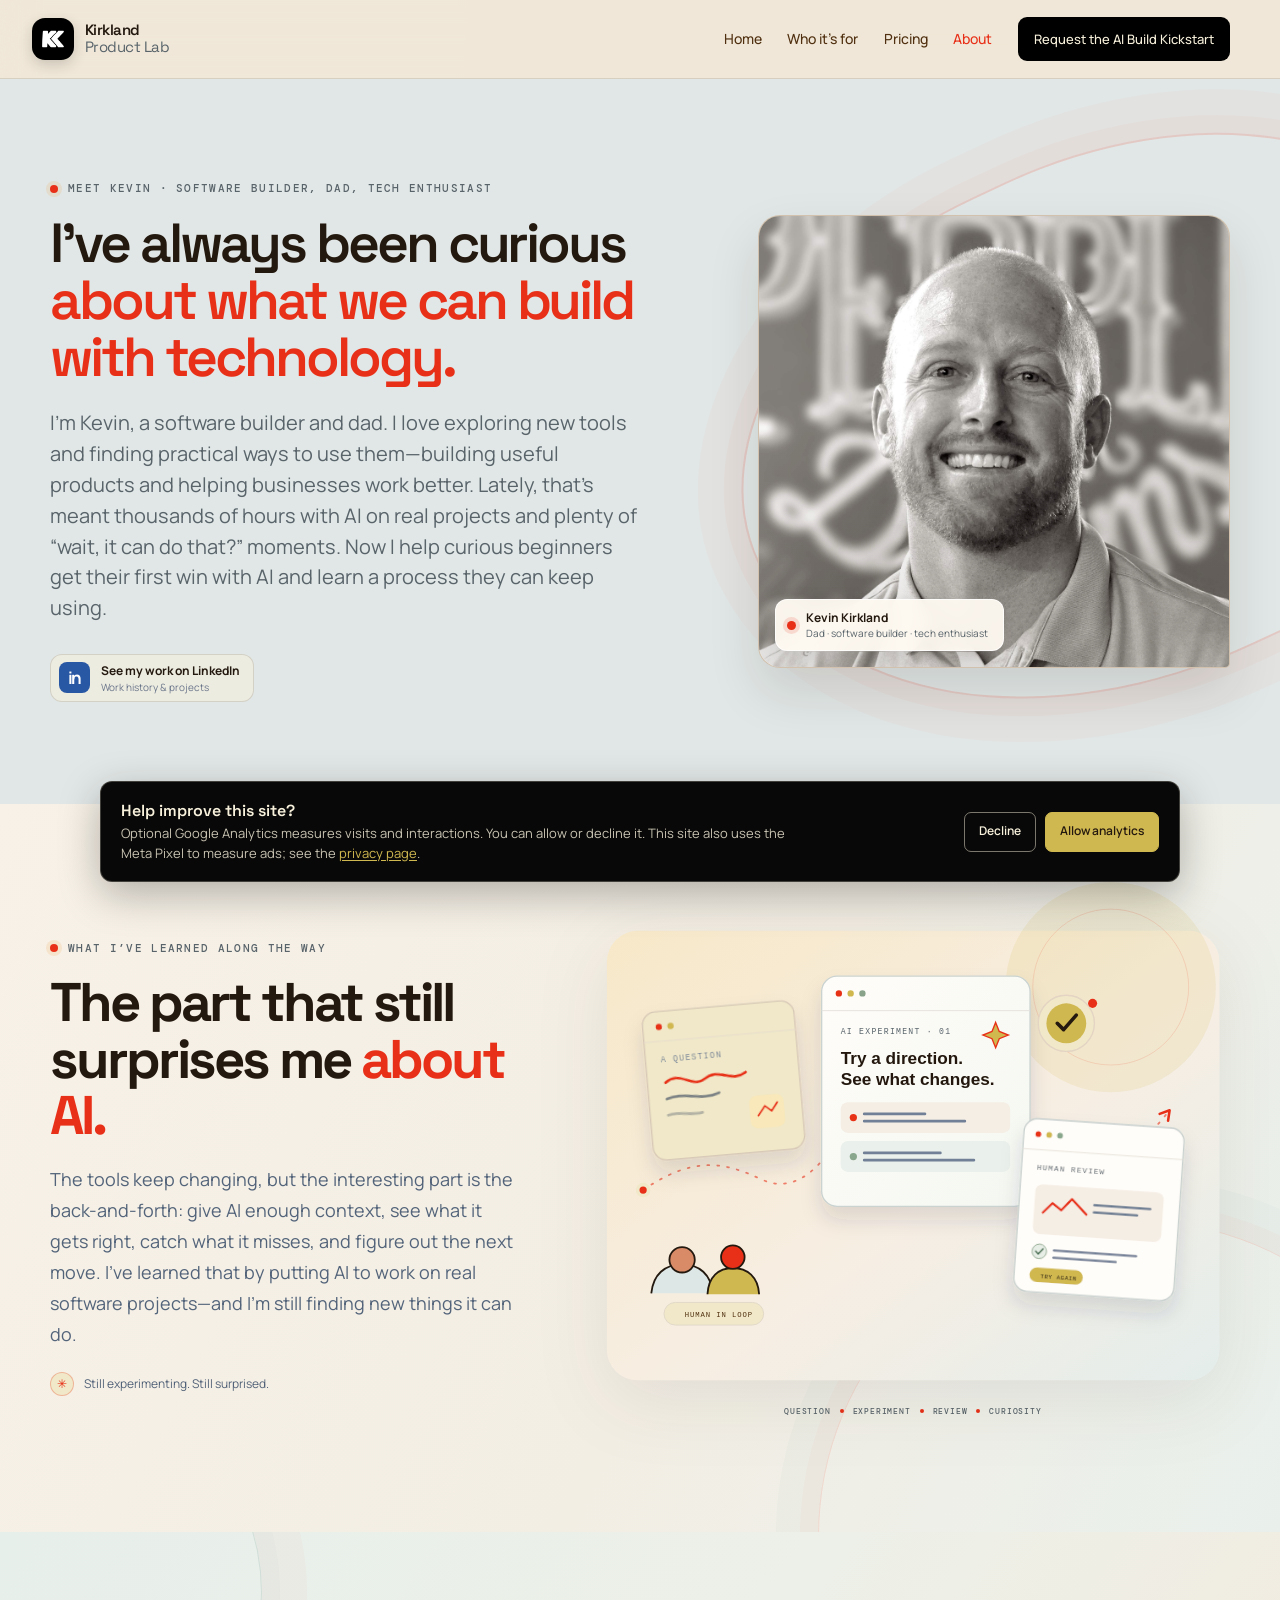
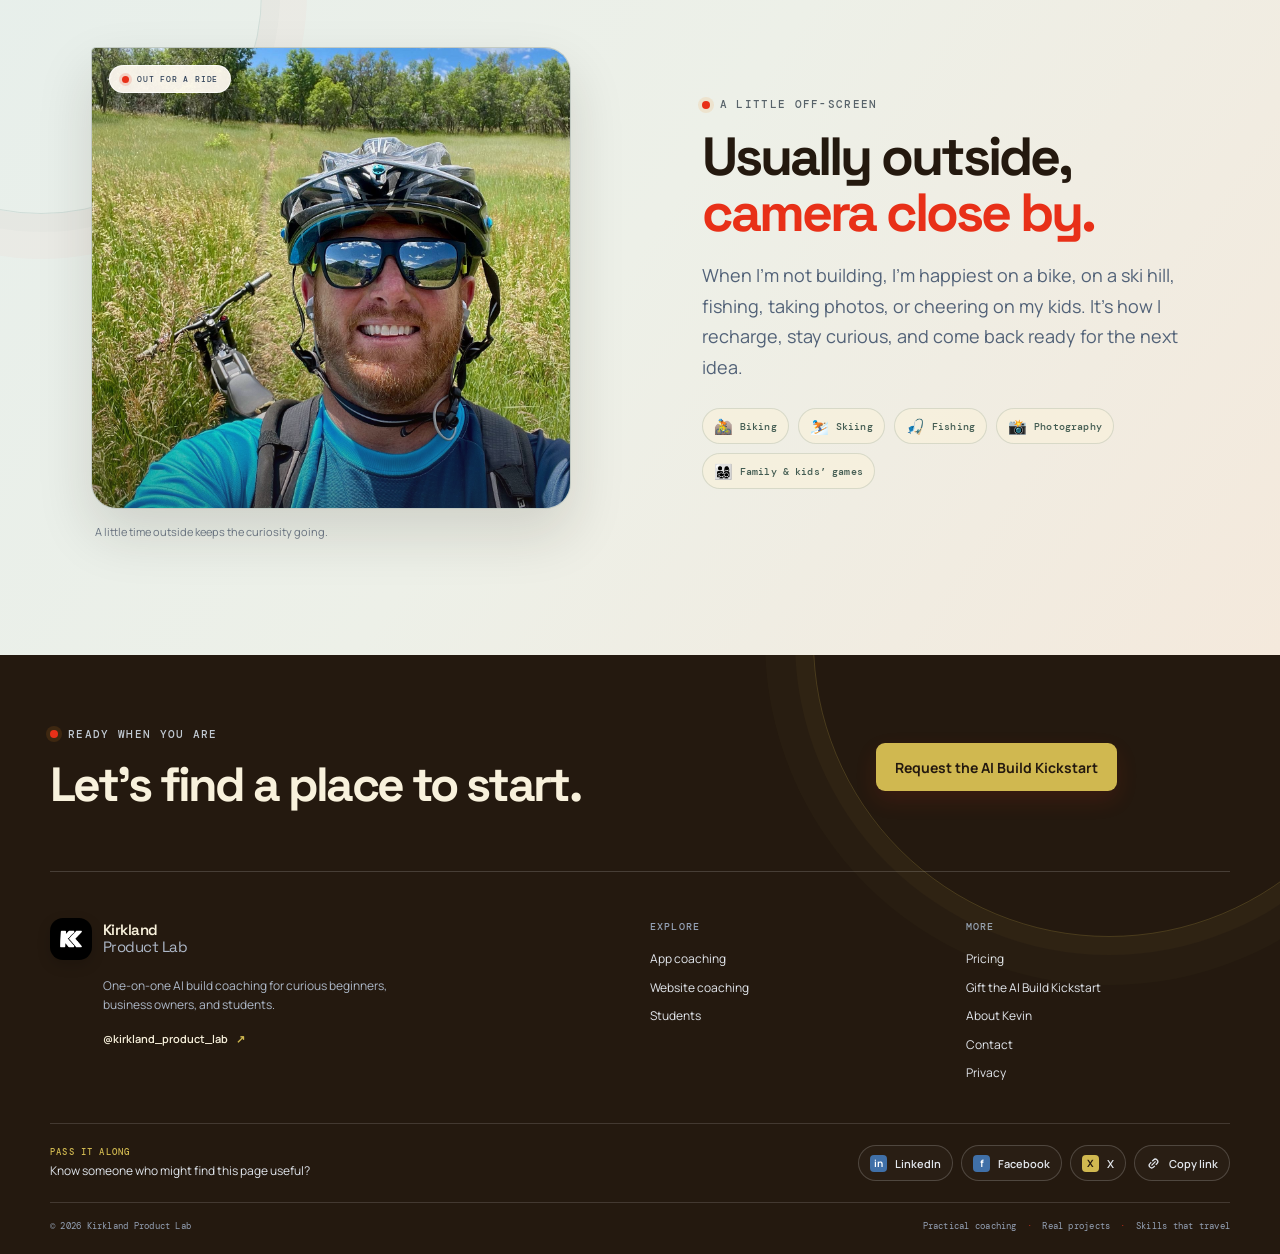
==== commit 574cca67: "Disclose Meta Pixel on privacy page and consent banner - New privacy section explaining what the Met" ====
--- a/about.html
+++ b/about.html
@@ -83,8 +83,25 @@
 }
     </script>
     <link rel="icon" href="assets/kpl-icon.png" />
-    <link rel="stylesheet" href="styles.css?v=kpl-gift-headline-20261112" />
-    <script type="module" src="site.js?v=kpl-gift-form-20261112"></script>
+    <link rel="stylesheet" href="styles.css?v=kpl-home-coach-mobile-20261112" />
+    <script type="module" src="site.js?v=kpl-meta-privacy-20261119"></script>
+    <!-- Meta Pixel Code -->
+    <script>
+!function(f,b,e,v,n,t,s)
+{if(f.fbq)return;n=f.fbq=function(){n.callMethod?
+n.callMethod.apply(n,arguments):n.queue.push(arguments)};
+if(!f._fbq)f._fbq=n;n.push=n;n.loaded=!0;n.version='2.0';
+n.queue=[];t=b.createElement(e);t.async=!0;
+t.src=v;s=b.getElementsByTagName(e)[0];
+s.parentNode.insertBefore(t,s)}(window, document,'script',
+'https://connect.facebook.net/en_US/fbevents.js');
+fbq('init', '1450840233862221');
+fbq('track', 'PageView');
+    </script>
+    <noscript><img height="1" width="1" style="display:none"
+src="https://www.facebook.com/tr?id=1450840233862221&ev=PageView&noscript=1"
+/></noscript>
+    <!-- End Meta Pixel Code -->
   </head>
   <body data-page="about"><div id="site">
     <a class="skip-link" href="#main">Skip to content</a>
--- a/styles.css
+++ b/styles.css
@@ -862,7 +862,7 @@
 @media (max-width: 800px) {
   .site-header .nav-shell { width: min(calc(100% - 40px), 680px); }
   .site-header .primary-nav { margin-right: 0; }
-  .primary-nav { background: rgba(240,232,216,.98); }
+  .primary-nav { background: #f0e8d8; }
   .home-hero::before { top: 47%; right: -8%; bottom: 5%; left: 4%; clip-path: polygon(9% 4%,100% 0,96% 88%,74% 100%,12% 91%,0 38%); }
   .home-hero .hero-grid { width: min(calc(100% - 40px),680px); min-height: 0; grid-template-columns: 1fr; grid-template-rows: auto; grid-template-areas: "copy" "art" "rail"; row-gap: 0; padding: 48px 0 58px; }
   .hero-copy { max-width: 630px; }
@@ -1849,7 +1849,7 @@
 .price-hero-copy h1 span { color: var(--rust); }
 .price-hero-copy .hero-lede { max-width: 590px; color: #58636a; font-size: clamp(18px, 1.8vw, 20px); line-height: 1.58; }
 .price-hero-points { display: flex; flex-wrap: wrap; gap: 10px 22px; margin-top: 25px; }
-.price-hero-points span { display: inline-flex; align-items: center; gap: 8px; color: #58636a; font-size: 12px; font-weight: 600; }
+.price-hero-points span { display: inline-flex; align-items: center; gap: 8px; color: #58636a; font-size: 13px; font-weight: 600; }
 .price-hero-points i { display: grid; place-items: center; width: 19px; height: 19px; border-radius: 50%; color: var(--ink); background: var(--lime); font-size: 11px; font-style: normal; }
 .price-summary {
   position: relative;
@@ -1862,36 +1862,36 @@
 }
 .price-summary::before { position: absolute; inset: 0 0 auto; height: 5px; background: linear-gradient(90deg, var(--lime) 0 58%, #e8eee6 58%); content: ''; }
 .price-summary-top { display: flex; align-items: center; justify-content: space-between; flex-wrap: wrap; gap: 10px; margin-bottom: 28px; }
-.price-summary-top .eyebrow { margin: 0; color: #58636a; font-size: 9px; }
-.price-rate-badge { padding: 7px 9px; border: 1px solid rgba(232,48,24,.2); border-radius: 999px; color: #95543f; background: #fbf0e7; font: 500 8px/1 'DM Mono', monospace; letter-spacing: .055em; }
+.price-summary-top .eyebrow { margin: 0; color: #58636a; font-size: 10px; }
+.price-rate-badge { padding: 7px 9px; border: 1px solid rgba(232,48,24,.2); border-radius: 999px; color: #95543f; background: #fbf0e7; font: 500 9px/1 'DM Mono', monospace; letter-spacing: .055em; }
 .price-summary-main { display: flex; align-items: end; justify-content: space-between; gap: 14px; }
-.price-total-label { color: #58636a; font: 500 9px/1.3 'DM Mono', monospace; letter-spacing: .11em; }
+.price-total-label { color: #58636a; font: 500 10px/1.3 'DM Mono', monospace; letter-spacing: .11em; }
 .price-total { margin: 3px 0 0; color: var(--ink); font: 600 clamp(60px, 6vw, 78px)/.95 'Space Grotesk', sans-serif; letter-spacing: -.085em; white-space: nowrap; }
 .price-total > span { color: var(--rust); font-size: .52em; vertical-align: 18px; }
 .price-total small { color: #58636a; font: 500 12px 'Manrope', sans-serif; letter-spacing: 0; }
 .price-session-count { display: grid; gap: 2px; padding-bottom: 5px; text-align: right; }
 .price-session-count strong { color: var(--rust); font: 600 17px/1.2 'Space Grotesk', sans-serif; letter-spacing: -.03em; }
-.price-session-count span { max-width: 115px; color: #58636a; font-size: 10px; line-height: 1.4; }
-.price-session-format { margin: 19px 0 20px; padding: 13px 0; border-block: 1px solid #e9dfd3; color: #58636a; font-size: 11px; font-weight: 600; }
+.price-session-count span { max-width: 115px; color: #58636a; font-size: 11px; line-height: 1.4; }
+.price-session-format { margin: 19px 0 20px; padding: 13px 0; border-block: 1px solid #e9dfd3; color: #58636a; font-size: 12px; font-weight: 600; }
 .price-primary-cta { width: 100%; min-height: 54px; justify-content: space-between; padding-inline: 18px; color: var(--ink); background: var(--lime); }
 .price-primary-cta:hover { background: #ffd95a; box-shadow: 0 10px 24px rgba(36,25,15,.13); }
-.price-summary-note { margin: 13px 0 0; color: #5d6a7d; font-size: 10px; line-height: 1.55; text-align: center; }
-.price-assurance { display: flex; align-items: center; justify-content: center; gap: 7px; margin-top: 18px; padding-top: 14px; border-top: 1px solid #eee6dc; color: #718071; font-size: 9px; line-height: 1.45; text-align: center; }
+.price-summary-note { margin: 13px 0 0; color: #5d6a7d; font-size: 11px; line-height: 1.55; text-align: center; }
+.price-assurance { display: flex; align-items: center; justify-content: center; gap: 7px; margin-top: 18px; padding-top: 14px; border-top: 1px solid #eee6dc; color: #718071; font-size: 10px; line-height: 1.45; text-align: center; }
 .price-assurance span { color: var(--rust); font-size: 13px; }
 .price-value-section { padding-block: clamp(66px, 8vw, 96px); background: var(--paper); }
 .price-value-heading { align-items: end; margin-bottom: 32px; }
 .price-value-heading .eyebrow { color: #58636a; }
 .price-value-heading h2 { color: var(--ink); font-size: clamp(36px, 4.5vw, 54px); line-height: 1.03; letter-spacing: -.06em; }
 .price-value-heading h2 span { color: var(--rust); }
-.price-value-heading > p { max-width: 380px; color: #58636a; font-size: 15px; line-height: 1.65; }
+.price-value-heading > p { max-width: 380px; color: #58636a; font-size: 16px; line-height: 1.65; }
 .price-value-grid { display: grid; grid-template-columns: repeat(3, minmax(0, 1fr)); gap: 14px; }
 .price-value-grid article { position: relative; min-height: 206px; padding: 23px 23px 25px; border: 1px solid #c0b8a0; border-radius: 13px 13px 4px 13px; background: #f8f1dc; box-shadow: 0 12px 30px rgba(36,25,15,.045); }
 .price-value-grid article::before { position: absolute; top: -1px; left: 23px; width: 42px; height: 3px; background: var(--lime-dark); content: ''; }
 .price-value-grid article:nth-child(2)::before { background: #5b8b91; }
 .price-value-grid article:nth-child(3)::before { background: #8aa17d; }
 .price-value-grid article > span { display: grid; place-items: center; width: 27px; height: 27px; margin-bottom: 22px; border: 1px solid #ead9c7; border-radius: 50%; color: #9a6048; background: #fbf1e5; font: 500 9px 'DM Mono', monospace; }
-.price-value-grid h3 { margin: 0 0 8px; color: var(--ink); font-size: 19px; line-height: 1.2; letter-spacing: -.035em; }
-.price-value-grid p { margin: 0; color: #5d6a7d; font-size: 12px; line-height: 1.6; }
+.price-value-grid h3 { margin: 0 0 8px; color: var(--ink); font-size: 21px; line-height: 1.2; letter-spacing: -.035em; }
+.price-value-grid p { margin: 0; color: #5d6a7d; font-size: 14px; line-height: 1.58; }
 .price-payment-section { padding-block: clamp(62px, 7vw, 86px); background: linear-gradient(115deg, #e8eee7, #f3eee4 78%); }
 .price-payment-grid { display: grid; grid-template-columns: minmax(0, .9fr) minmax(360px, .78fr); align-items: center; justify-content: space-between; gap: clamp(36px, 8vw, 110px); }
 .price-payment-copy { max-width: 500px; }
@@ -1900,32 +1900,32 @@
 .price-payment-copy h2 span { color: var(--rust); }
 .price-payment-copy > p:not(.eyebrow) { max-width: 430px; margin: 0; color: #53647a; font-size: 16px; line-height: 1.65; }
 .price-payment-facts { display: flex; flex-wrap: wrap; gap: 8px; margin-top: 22px; }
-.price-payment-facts span { padding: 7px 10px; border: 1px solid rgba(61,91,81,.16); border-radius: 999px; color: #4f685f; background: rgba(248,241,220,.7); font: 500 8px/1.25 'DM Mono', monospace; }
+.price-payment-facts span { padding: 7px 10px; border: 1px solid rgba(61,91,81,.16); border-radius: 999px; color: #4f685f; background: rgba(248,241,220,.7); font: 500 9px/1.3 'DM Mono', monospace; }
 .price-payment-card { padding: 23px 25px 20px; border: 1px solid #c0b8a0; border-radius: 15px 15px 4px 15px; background: #f8f1dc; box-shadow: 0 18px 42px rgba(36,25,15,.08); }
 .payment-total-row, .payment-step-row { display: flex; align-items: center; justify-content: space-between; gap: 15px; }
 .payment-total-row { padding-bottom: 16px; border-bottom: 1px solid #e9dfd3; }
-.payment-total-row span { color: #58636a; font: 500 9px 'DM Mono', monospace; letter-spacing: .08em; text-transform: uppercase; }
-.payment-total-row strong { color: var(--ink); font: 600 31px/1 'Space Grotesk', sans-serif; letter-spacing: -.06em; }
+.payment-total-row span { color: #58636a; font: 500 10px 'DM Mono', monospace; letter-spacing: .08em; text-transform: uppercase; }
+.payment-total-row strong { color: var(--ink); font: 600 33px/1 'Space Grotesk', sans-serif; letter-spacing: -.06em; }
 .payment-step-row { padding: 13px 0; border-bottom: 1px solid #eee6dc; }
-.payment-step-row > span { display: inline-flex; align-items: center; gap: 10px; color: #58636a; font-size: 11px; }
+.payment-step-row > span { display: inline-flex; align-items: center; gap: 10px; color: #58636a; font-size: 13px; }
 .payment-step-row i { display: grid; place-items: center; width: 23px; height: 23px; border-radius: 50%; color: #8e533f; background: #f8eadd; font: 500 8px 'DM Mono', monospace; font-style: normal; }
-.payment-step-row strong { color: var(--ink); font: 600 18px 'Space Grotesk', sans-serif; }
+.payment-step-row strong { color: var(--ink); font: 600 20px 'Space Grotesk', sans-serif; }
 .price-payment-card .button { width: 100%; justify-content: space-between; margin-top: 16px; }
-.price-payment-card > p { margin: 10px 0 0; color: #718071; font-size: 9px; line-height: 1.45; text-align: center; }
+.price-payment-card > p { margin: 10px 0 0; color: #718071; font-size: 11px; line-height: 1.5; text-align: center; }
 .price-options-section { padding-block: 43px 76px; background: var(--paper); }
 .price-continuation { display: grid; grid-template-columns: minmax(0, 1.2fr) auto minmax(190px, .8fr); align-items: center; gap: clamp(20px, 4vw, 48px); padding: 24px 0; border-block: 1px solid #c0b8a0; }
-.price-continuation-copy .eyebrow { margin-bottom: 8px; color: #58636a; font-size: 8px; }
-.price-continuation-copy h2 { margin: 0 0 5px; color: var(--ink); font-size: 22px; letter-spacing: -.04em; }
-.price-continuation-copy > p:last-child { max-width: 490px; margin: 0; color: #58636a; font-size: 11px; line-height: 1.5; }
+.price-continuation-copy .eyebrow { margin-bottom: 8px; color: #58636a; font-size: 9px; }
+.price-continuation-copy h2 { margin: 0 0 7px; color: var(--ink); font-size: 24px; letter-spacing: -.04em; }
+.price-continuation-copy > p:last-child { max-width: 490px; margin: 0; color: #58636a; font-size: 13px; line-height: 1.55; }
 .price-continuation-price { display: flex; align-items: baseline; gap: 7px; white-space: nowrap; }
 .price-continuation-price strong { color: var(--rust); font: 600 35px/1 'Space Grotesk', sans-serif; letter-spacing: -.07em; }
-.price-continuation-price span { color: #58636a; font-size: 10px; }
+.price-continuation-price span { color: #58636a; font-size: 11px; }
 .price-continuation-action { display: grid; justify-items: start; gap: 7px; }
-.price-continuation-action p { margin: 0; color: #718071; font-size: 9px; line-height: 1.4; }
-.price-continuation-action .text-link { color: var(--ink); font-size: 11px; }
+.price-continuation-action p { margin: 0; color: #718071; font-size: 11px; line-height: 1.45; }
+.price-continuation-action .text-link { color: var(--ink); font-size: 13px; }
 .price-continuation-action .text-link:hover { color: var(--rust); }
 .price-student-note { padding-top: 19px; }
-.price-student-note p { margin: 0; color: #697589; font-size: 10px; line-height: 1.55; }
+.price-student-note p { margin: 0; color: #697589; font-size: 12px; line-height: 1.55; }
 .price-student-note strong { color: #425168; }
 .price-student-note a { color: var(--rust); font-weight: 700; text-decoration: underline; text-underline-offset: 3px; }
 
@@ -2309,22 +2309,25 @@
   .title-follow { font-size: clamp(24px,5vw,30px); }
 }
 @media (max-width: 520px) {
-  .coach-layout { width: calc(100% - 34px); gap: 15px; }
-  .coach-intro { gap: 13px; }
-  .coach-photo { width: 60px; height: 60px; flex-basis: 60px; }
-  .coach-role { font-size: 12px; }
-  .proof-label { margin-bottom: 8px; }
-  .proof-grid { grid-template-columns: 1fr; gap: 8px; }
+  .coach-layout { width: calc(100% - 34px); gap: 12px; padding-block: 14px; }
+  .coach-intro { gap: 12px; }
+  .coach-intro > div { min-width: 0; }
+  .coach-photo { width: 52px; height: 52px; flex-basis: 52px; }
+  .coach-kicker { margin-bottom: 3px; font-size: 9px; }
+  .coach-name { font-size: 18px; }
+  .coach-role { margin-top: 3px; font-size: 11px; line-height: 1.35; }
+  .proof-wrap { padding-top: 9px; border-top: 1px solid rgba(248,241,220,.2); }
+  .proof-label { margin-bottom: 6px; font-size: 8px; }
+  .proof-grid { grid-template-columns: repeat(3,minmax(0,1fr)); gap: 7px; }
   .coach-strip .proof-item, .coach-strip .proof-item:first-child {
-    display: grid;
-    grid-template-columns: minmax(126px,max-content) minmax(0,1fr);
-    align-items: baseline;
-    gap: 8px;
-    padding: 0;
-    border: 0;
+    display: block;
+    min-width: 0;
+    padding: 0 6px;
+    border-left: 1px solid rgba(248,241,220,.2);
   }
-  .proof-value { font-size: 16px; white-space: normal; }
-  .proof-description { font-size: 10px; }
+  .coach-strip .proof-item:first-child { padding-left: 0; border-left: 0; }
+  .proof-value { margin-bottom: 3px; font-size: clamp(12px,3.6vw,14px); line-height: 1.05; }
+  .proof-description { font-size: 9px; line-height: 1.25; }
   .home-hero .hero-grid { width: calc(100% - 36px); row-gap: 27px; padding: 40px 0 46px; }
   .home-hero .eyebrow { align-items: flex-start; margin-bottom: 17px; font-size: 9px; letter-spacing: .09em; }
   .title-lead { font-size: clamp(34px,8.8vw,40px); white-space: normal; }
@@ -2340,6 +2343,11 @@
   .availability-badge { top: -29px; right: -8px; width: 104px; }
   .availability-badge-spark { font-size: 18px; }
   .availability-badge-label { font-size: 10px; }
+}
+
+@media (max-width: 350px) {
+  .coach-layout { width: calc(100% - 28px); }
+  .coach-strip .proof-item { padding-inline: 4px; }
 }
 .privacy-hero { padding-block: 74px; }
 .privacy-hero h1 { margin-bottom: 14px; }
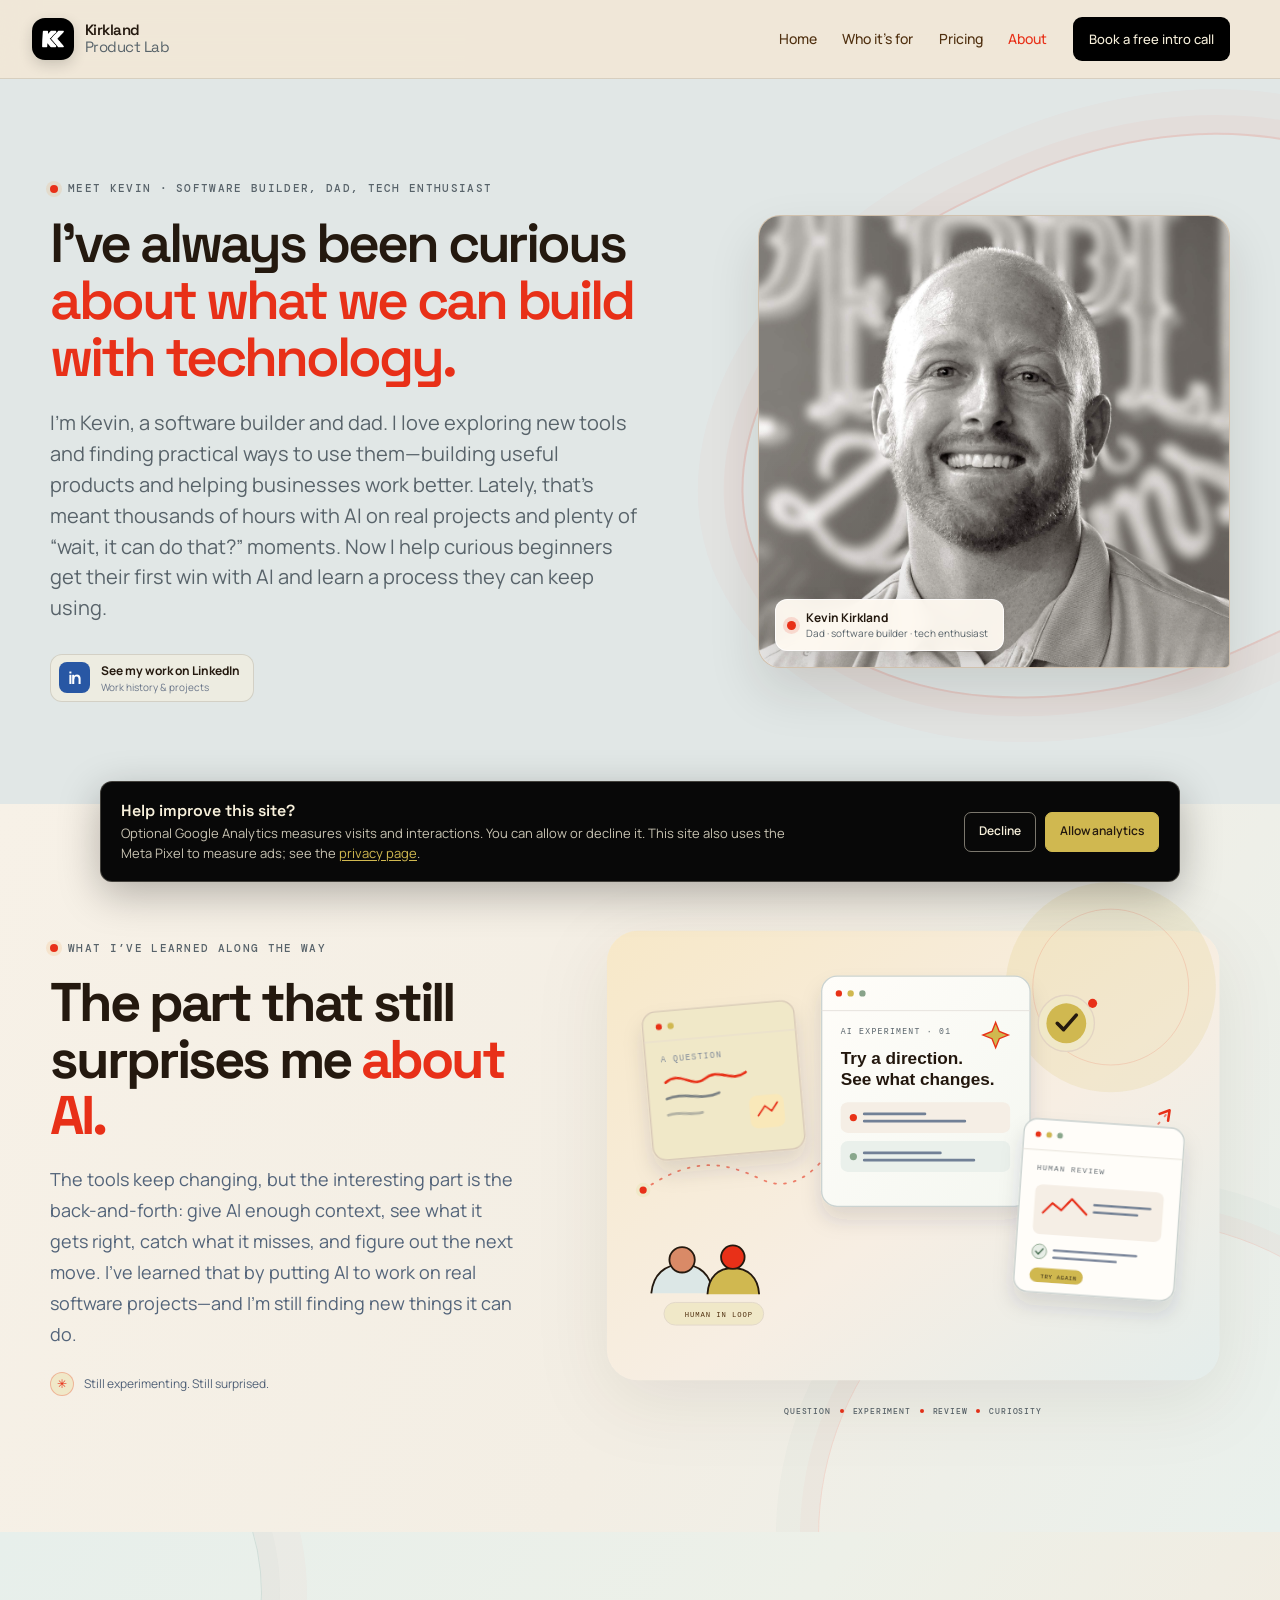
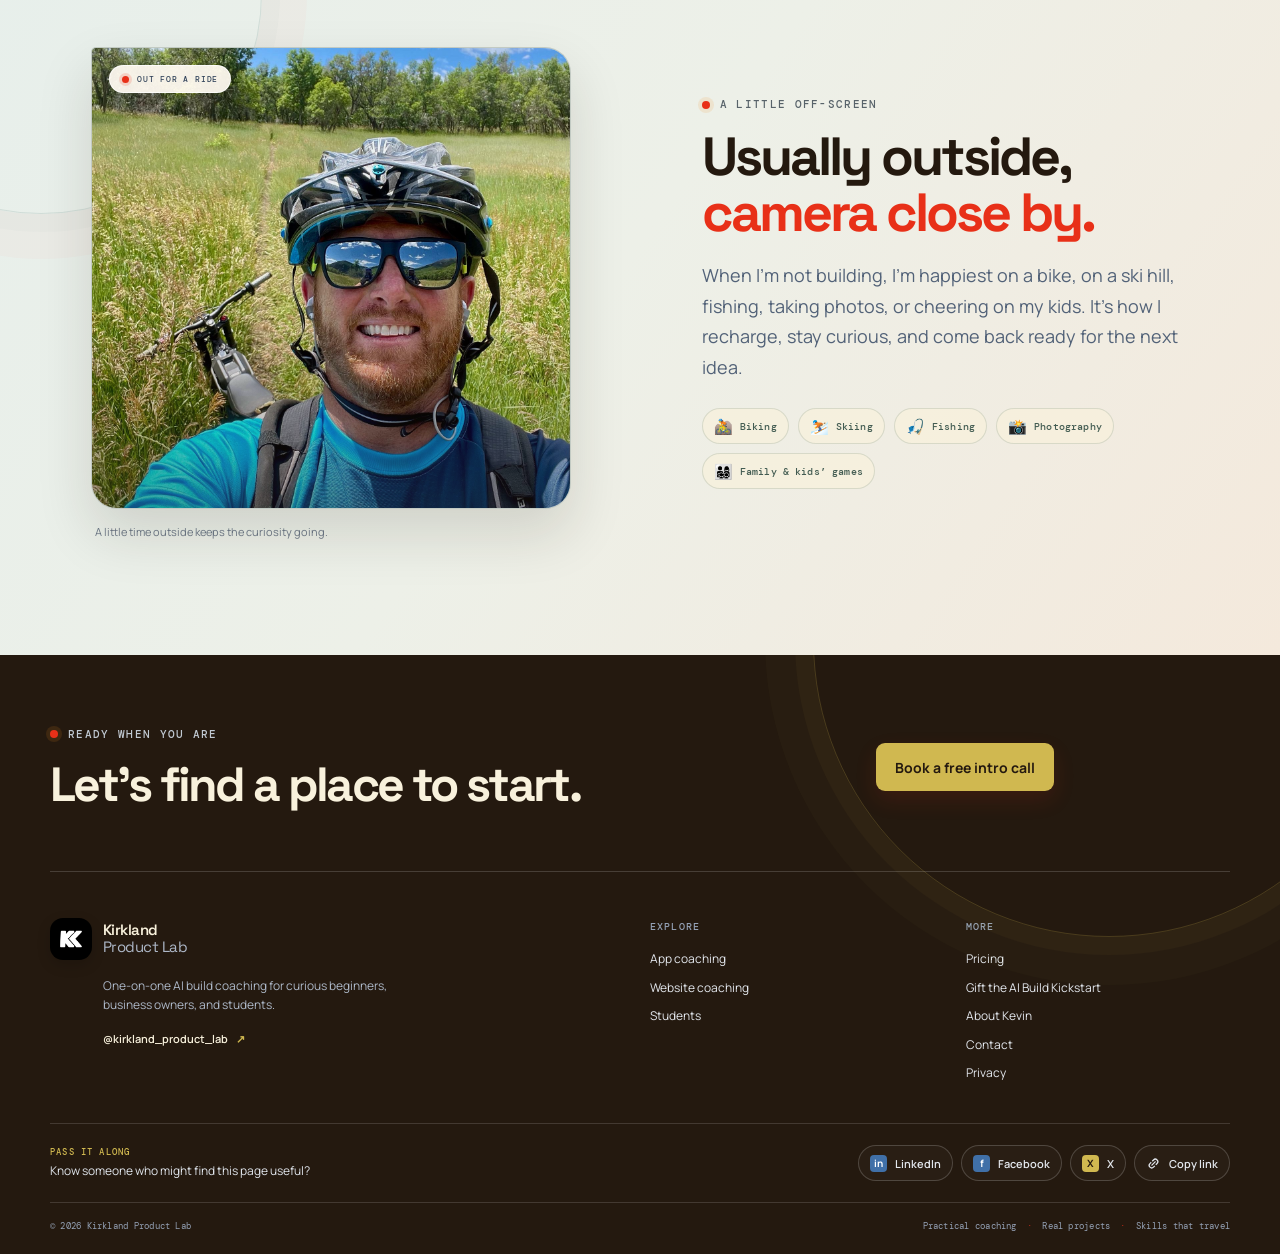
==== commit bd4c1868: "Replace time-request form with free intro call booking via Cal.com - Booking page now embeds the Cal" ====
--- a/about.html
+++ b/about.html
@@ -83,8 +83,8 @@
 }
     </script>
     <link rel="icon" href="assets/kpl-icon.png" />
-    <link rel="stylesheet" href="styles.css?v=kpl-home-coach-mobile-20261112" />
-    <script type="module" src="site.js?v=kpl-meta-privacy-20261119"></script>
+    <link rel="stylesheet" href="styles.css?v=kpl-intro-call-20261119" />
+    <script type="module" src="site.js?v=kpl-intro-call-20261119"></script>
     <!-- Meta Pixel Code -->
     <script>
 !function(f,b,e,v,n,t,s)
@@ -124,7 +124,7 @@
 
     <a href="about.html" aria-current="page">About</a>
 
-          <a class="nav-cta" href="booking.html#booking-widget">Request the AI Build Kickstart</a>
+          <a class="nav-cta" href="booking.html#booking-widget">Book a free intro call</a>
         </nav>
       </div>
     </header>
@@ -240,7 +240,7 @@
           <h2>Let’s find a place to start.</h2>
         </div>
         <div class="footer-invite-action">
-          <a class="button button-lime" href="booking.html#booking-widget">Request the AI Build Kickstart</a>
+          <a class="button button-lime" href="booking.html#booking-widget">Book a free intro call</a>
         </div>
       </div>
       <div class="shell footer-main">
--- a/styles.css
+++ b/styles.css
@@ -2489,3 +2489,9 @@
   .gift-form-row-secondary { gap: 15px; }
   .gift-bottom-cta { padding-block: 53px; }
 }
+
+/* Cal.com intro call calendar (booking.html) */
+.booking-cal { min-height: 520px; margin-top: 22px; overflow: hidden; border-radius: 12px; }
+.booking-cal-fallback { margin: 0; padding: 18px 0; color: var(--muted); font-size: 13px; line-height: 1.6; }
+.booking-cal-fallback a { color: var(--ink); text-decoration: underline; text-underline-offset: 2px; }
+.booking-panel-body > .booking-form-question { max-width: none; margin-top: 18px; text-align: center; font-size: 12px; }
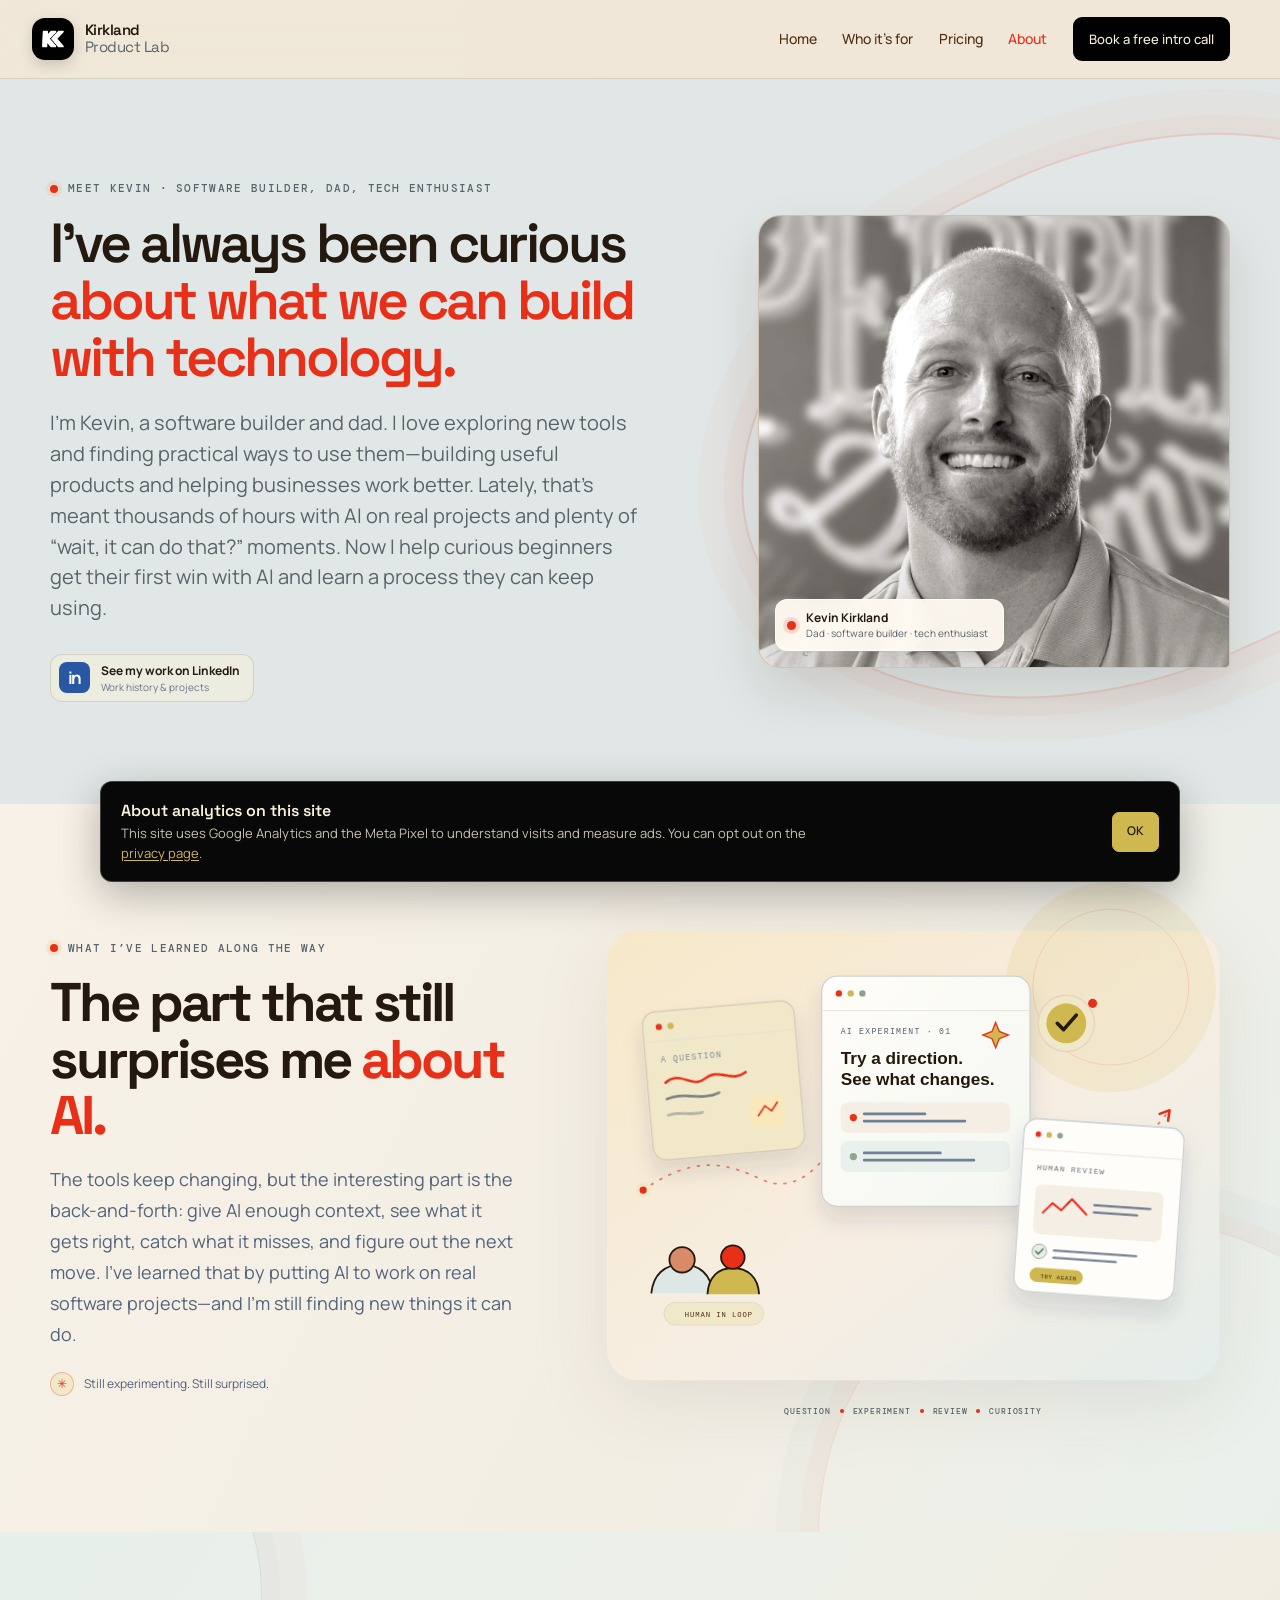
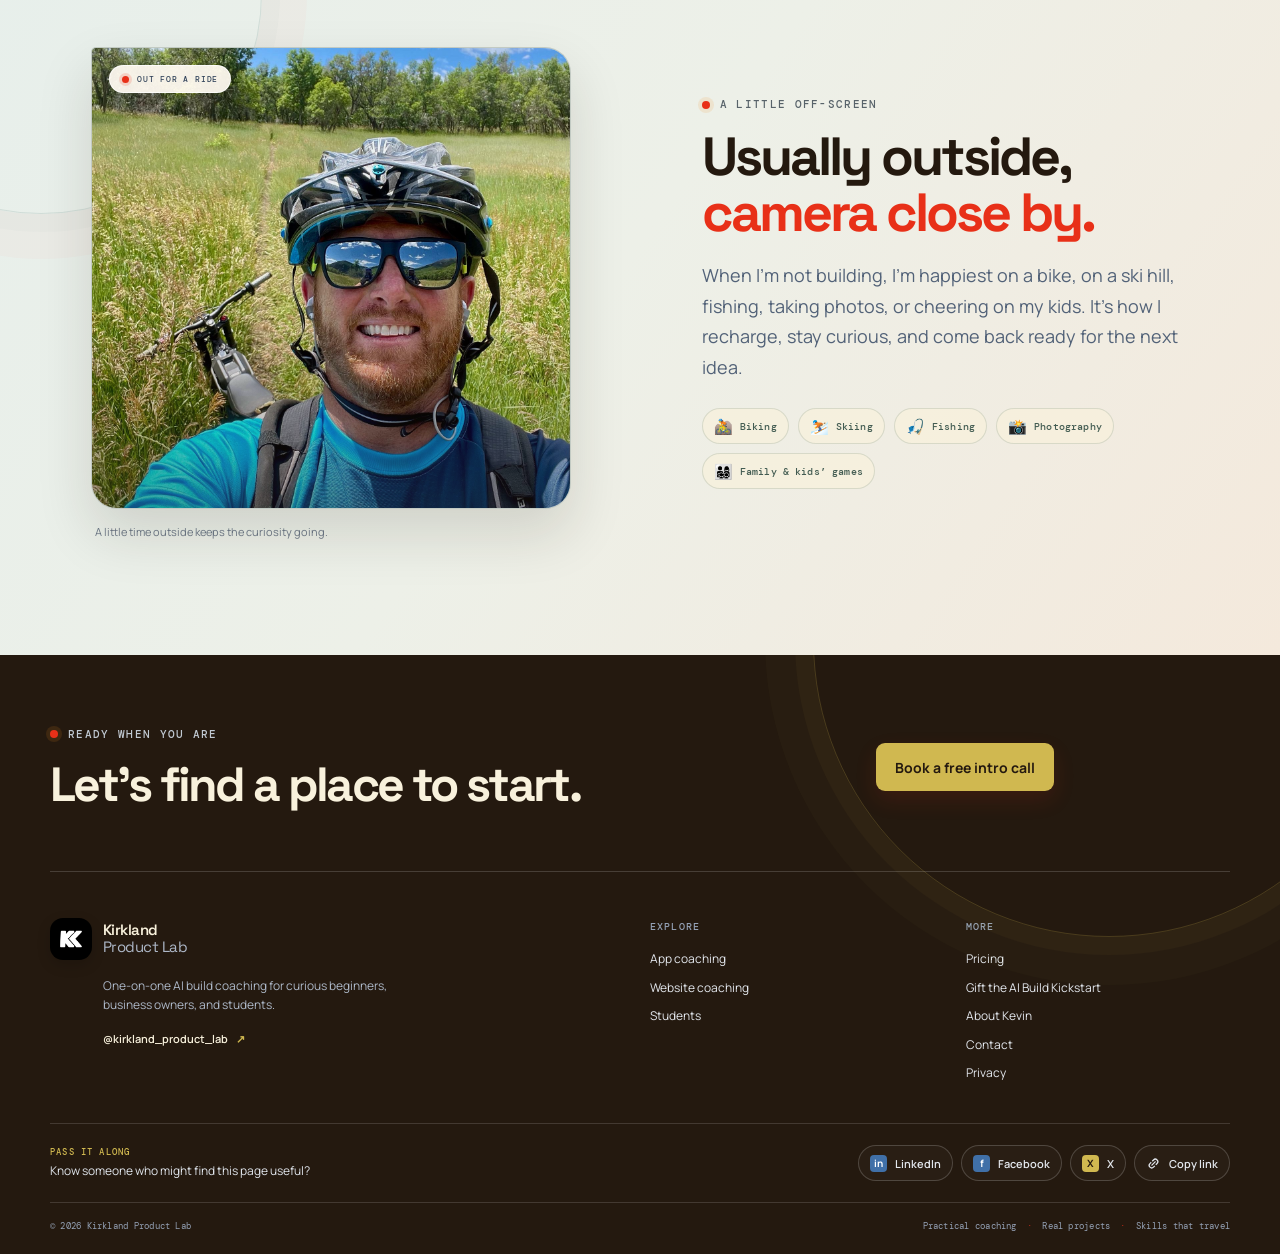
==== commit 853ac556: "Make tracking load by default with a notice banner and opt-out - Google Analytics now loads on page " ====
--- a/about.html
+++ b/about.html
@@ -84,9 +84,12 @@
     </script>
     <link rel="icon" href="assets/kpl-icon.png" />
     <link rel="stylesheet" href="styles.css?v=kpl-intro-call-20261119" />
-    <script type="module" src="site.js?v=kpl-intro-call-20261119"></script>
+    <script type="module" src="site.js?v=kpl-notice-only-20261119"></script>
     <!-- Meta Pixel Code -->
     <script>
+var kplTrackingOptOut = false;
+try { kplTrackingOptOut = localStorage.getItem('kpl-analytics-consent') === 'denied'; } catch (e) {}
+if (!kplTrackingOptOut) {
 !function(f,b,e,v,n,t,s)
 {if(f.fbq)return;n=f.fbq=function(){n.callMethod?
 n.callMethod.apply(n,arguments):n.queue.push(arguments)};
@@ -97,6 +100,7 @@
 'https://connect.facebook.net/en_US/fbevents.js');
 fbq('init', '1450840233862221');
 fbq('track', 'PageView');
+}
     </script>
     <noscript><img height="1" width="1" style="display:none"
 src="https://www.facebook.com/tr?id=1450840233862221&ev=PageView&noscript=1"
